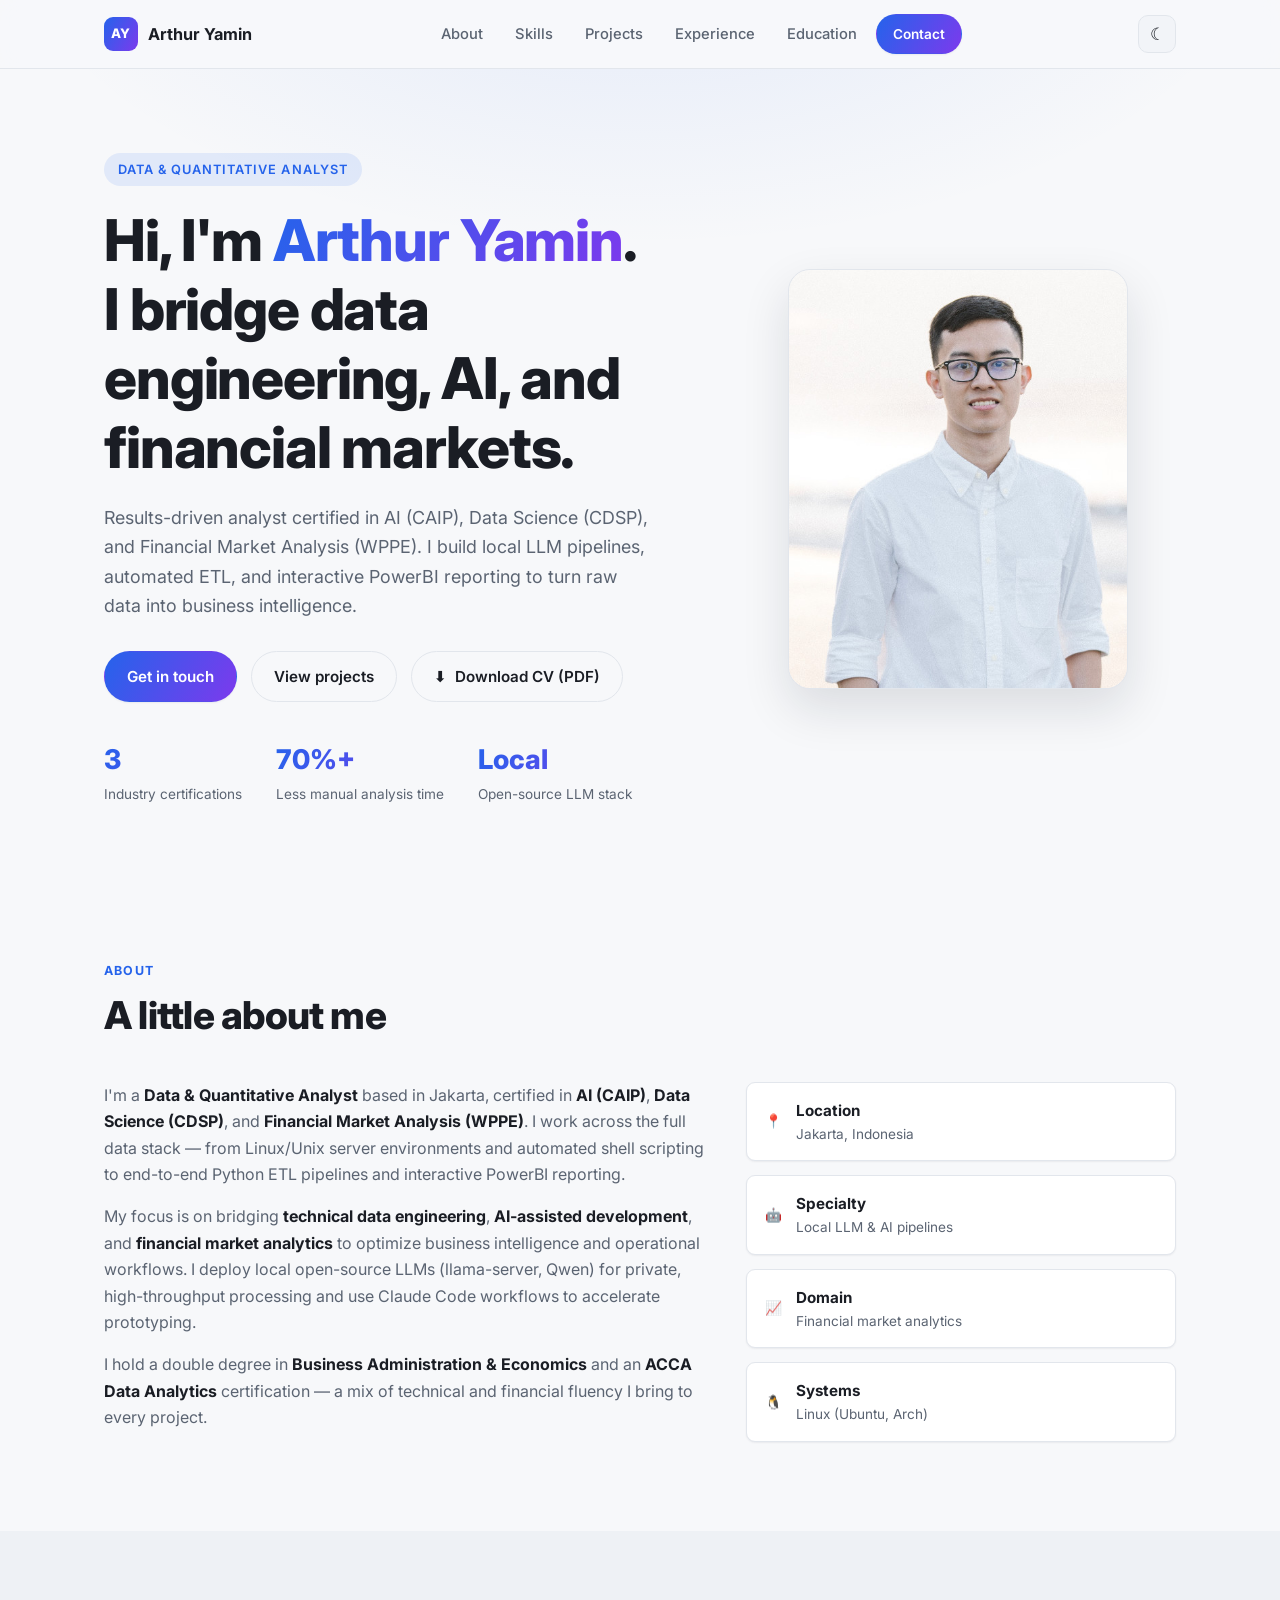
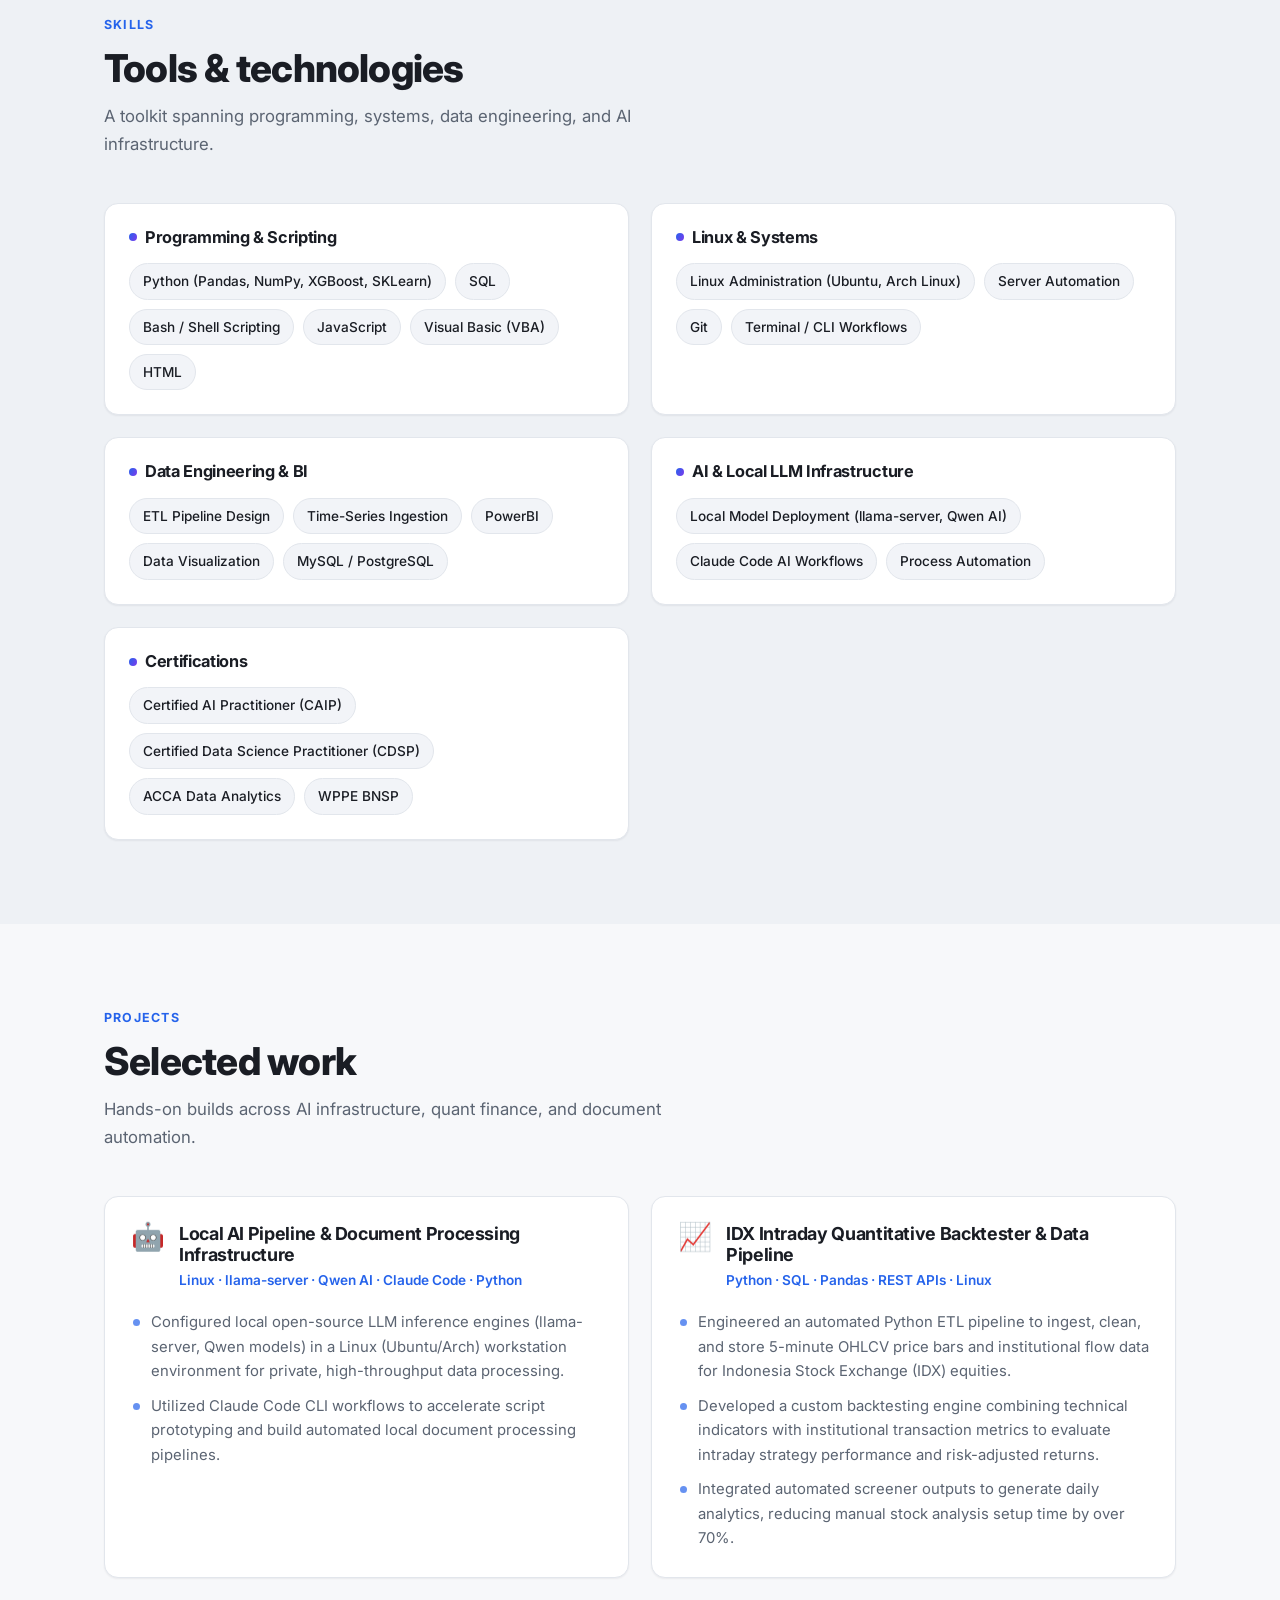
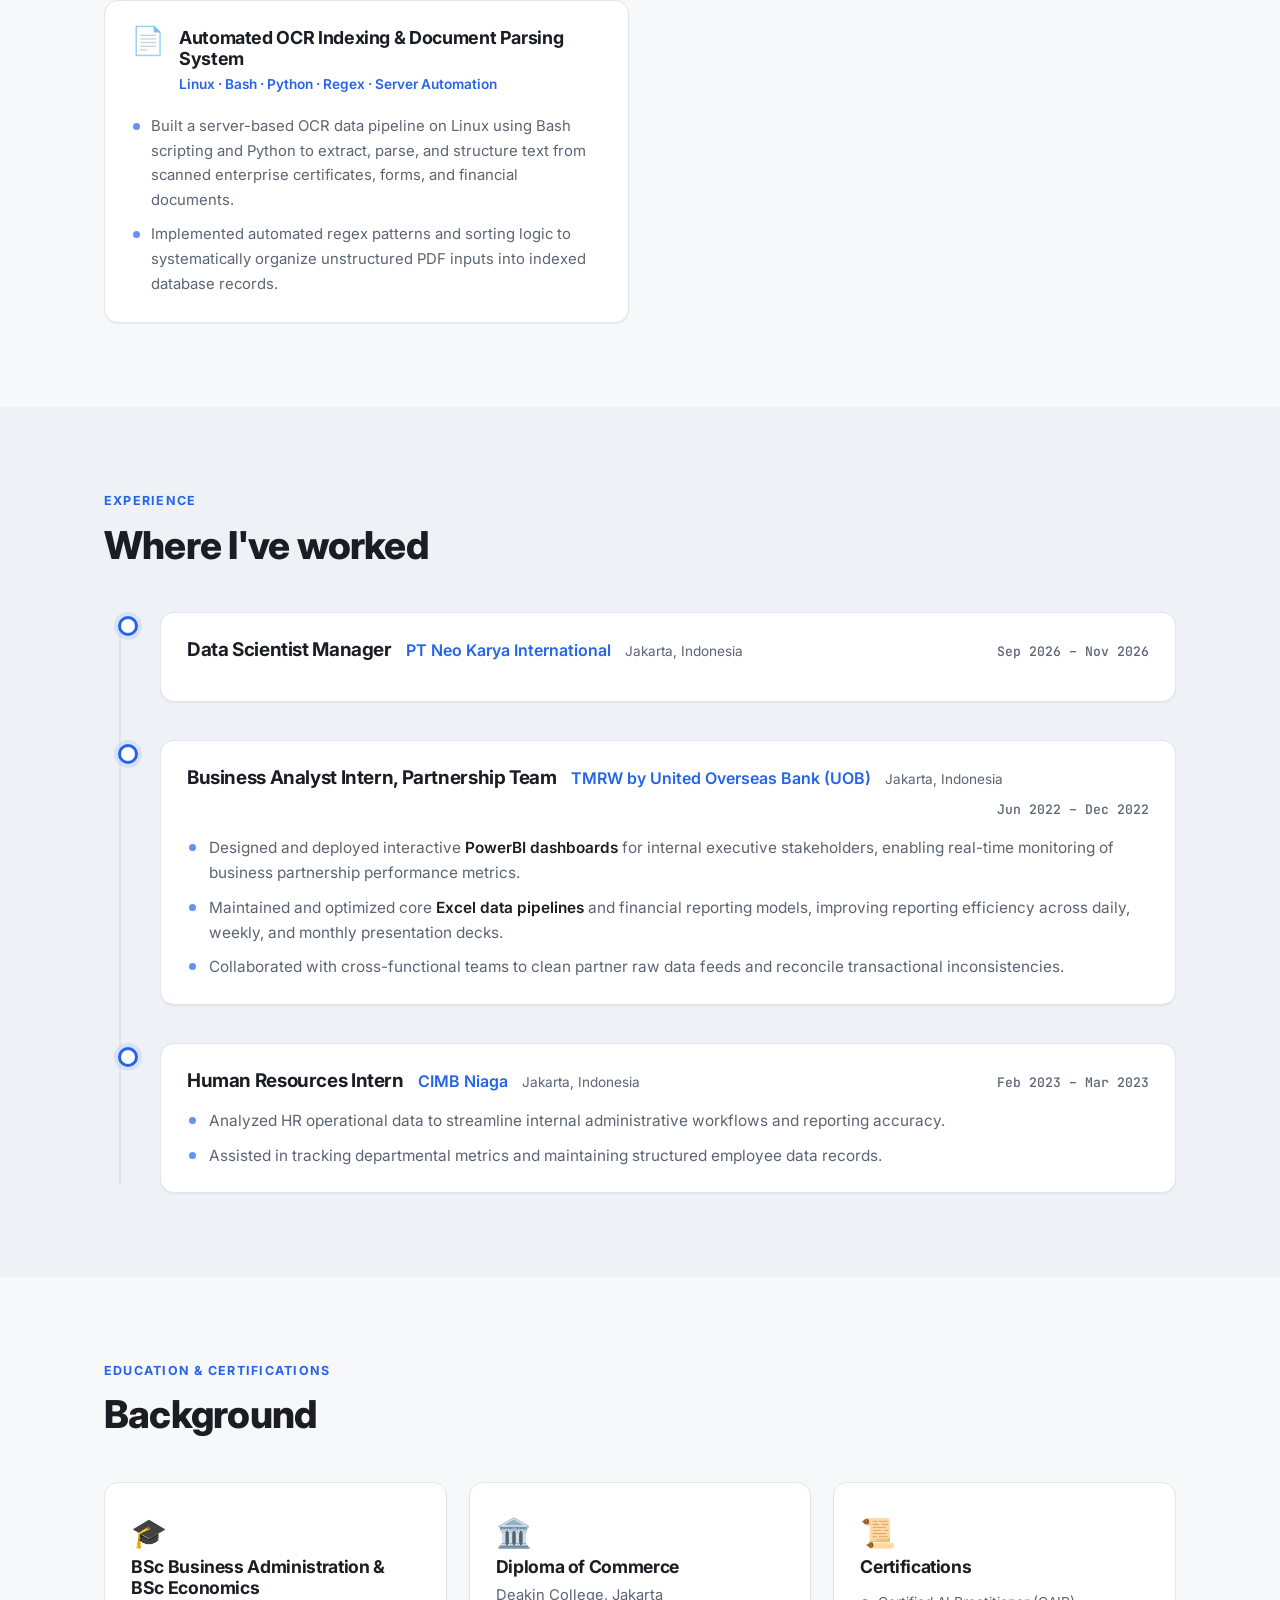
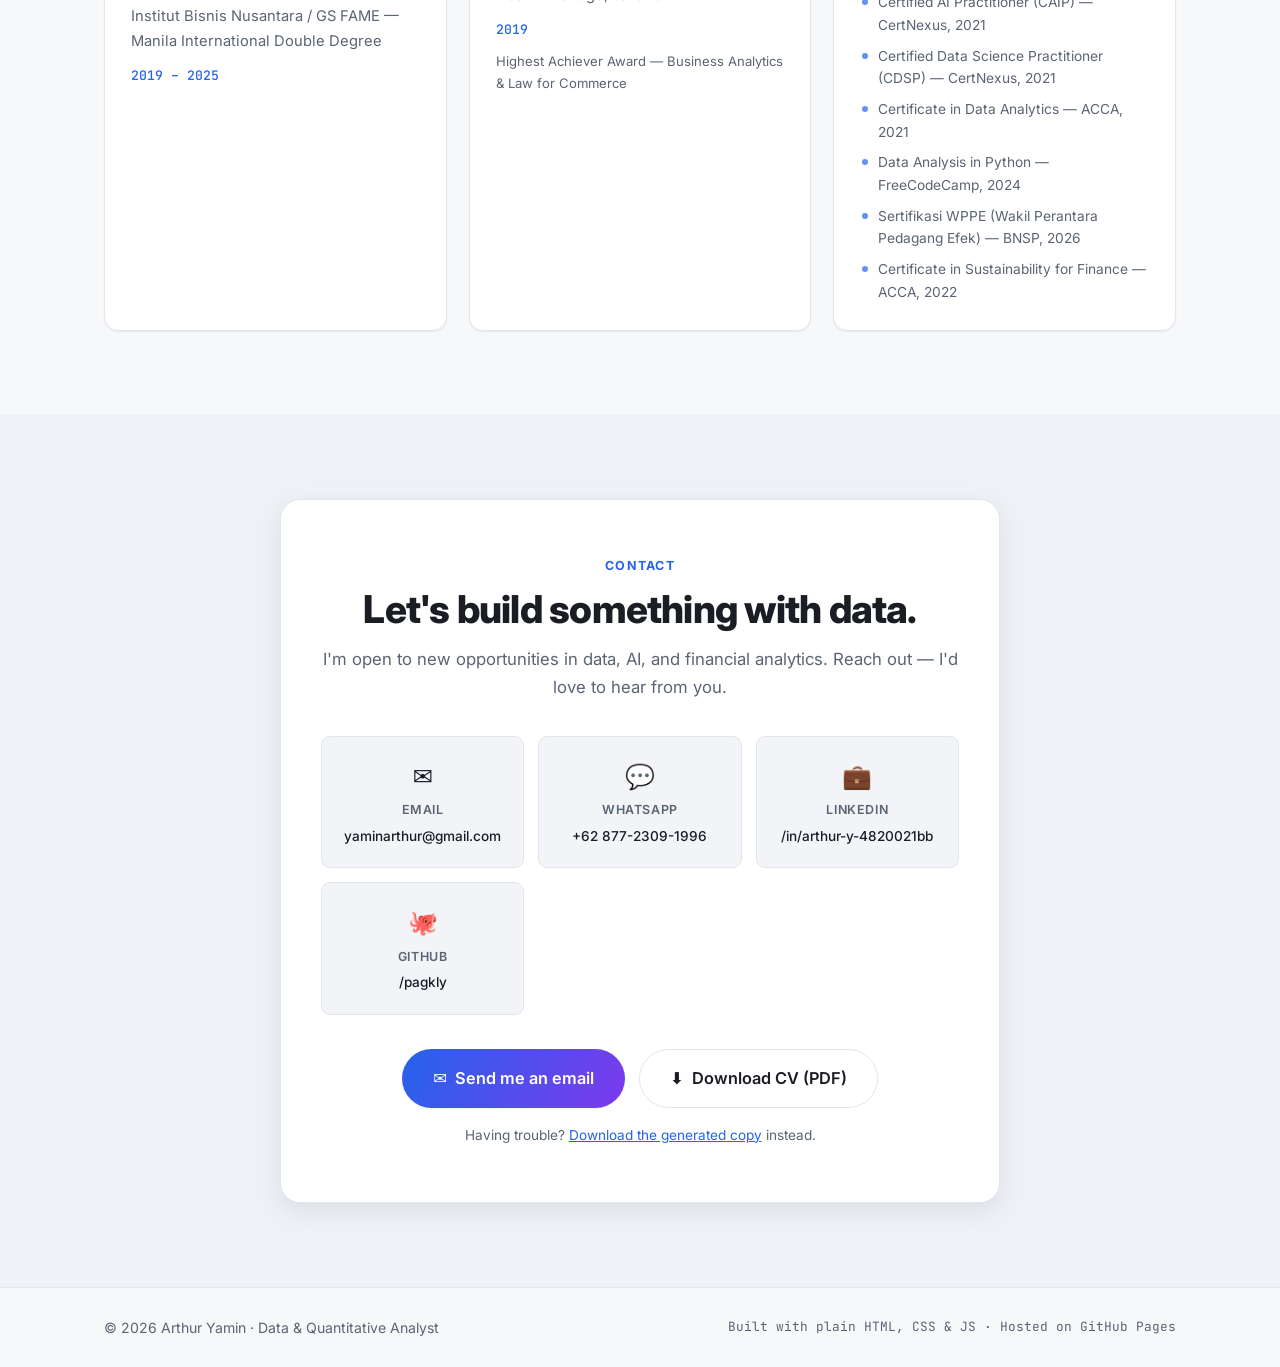
==== index.html @ c74d027e "update CV PDF links" ====
<!DOCTYPE html>
<html lang="en">
<head>
  <meta charset="UTF-8" />
  <meta name="viewport" content="width=device-width, initial-scale=1.0" />
  <title>Arthur Yamin — Data &amp; Quantitative Analyst</title>
  <meta name="description" content="Portfolio of Arthur Yamin — Data & Quantitative Analyst. AI/LLM pipelines, financial market analytics, and end-to-end Python ETL in Jakarta, Indonesia." />
  <link rel="preconnect" href="https://fonts.googleapis.com" />
  <link rel="preconnect" href="https://fonts.gstatic.com" crossorigin />
  <link href="https://fonts.googleapis.com/css2?family=Inter:wght@400;500;600;700;800&family=JetBrains+Mono:wght@400;500&display=swap" rel="stylesheet" />
  <link rel="stylesheet" href="css/style.css" />
  <link rel="icon" href="data:image/svg+xml,<svg xmlns='http://www.w3.org/2000/svg' viewBox='0 0 100 100'><text y='.9em' font-size='90'>📊</text></svg>" />
</head>
<body>
  <!-- ============ NAV ============ -->
  <header class="nav" id="top">
    <div class="container nav__inner">
      <a href="#top" class="nav__logo">
        <span class="nav__logo-mark">AY</span>
        <span class="nav__logo-text">Arthur&nbsp;Yamin</span>
      </a>

      <nav class="nav__links" id="navLinks" aria-label="Primary">
        <a href="#about">About</a>
        <a href="#skills">Skills</a>
        <a href="#projects">Projects</a>
        <a href="#experience">Experience</a>
        <a href="#education">Education</a>
        <a href="#contact" class="btn btn--sm btn--primary nav__cta">Contact</a>
      </nav>

      <div class="nav__actions">
        <button class="theme-toggle" id="themeToggle" aria-label="Toggle color theme" title="Toggle theme">
          <span class="theme-toggle__icon" aria-hidden="true">☾</span>
        </button>
        <button class="nav__burger" id="navBurger" aria-label="Open menu" aria-expanded="false" aria-controls="navLinks">
          <span></span><span></span><span></span>
        </button>
      </div>
    </div>
  </header>

  <main>
    <!-- ============ HERO ============ -->
    <section class="hero">
      <div class="container hero__inner">
        <div class="hero__content reveal">
          <p class="hero__eyebrow">Data &amp; Quantitative Analyst</p>
          <h1 class="hero__title">
            Hi, I'm <span class="grad">Arthur Yamin</span>.<br />
            I bridge data engineering, AI, and financial markets.
          </h1>
          <p class="hero__sub">
            Results-driven analyst certified in AI (CAIP), Data Science (CDSP), and Financial
            Market Analysis (WPPE). I build local LLM pipelines, automated ETL, and interactive
            PowerBI reporting to turn raw data into business intelligence.
          </p>

          <div class="hero__cta">
            <a href="#contact" class="btn btn--primary">Get in touch</a>
            <a href="#projects" class="btn btn--ghost">View projects</a>
            <a href="https://docs.google.com/document/d/1Efr1nr32dMFKlPnwMxLf3B7iDU6TPEiP6d2acKMz-24/export?format=pdf" target="_blank" rel="noopener" class="btn btn--ghost" title="Download the CV as a PDF">
              <span aria-hidden="true">⬇</span> Download CV (PDF)
            </a>
          </div>

          <ul class="hero__stats" aria-label="Quick facts">
            <li><strong>3</strong><span>Industry certifications</span></li>
            <li><strong>70%+</strong><span>Less manual analysis time</span></li>
            <li><strong>Local</strong><span>Open-source LLM stack</span></li>
          </ul>
        </div>

        <div class="hero__media reveal">
          <div class="hero__photo-wrap">
            <img class="hero__photo" src="assets/profile.jpg" alt="Portrait of Arthur Yamin" width="502" height="620" />
          </div>
        </div>
      </div>
    </section>

    <!-- ============ ABOUT ============ -->
    <section class="section" id="about">
      <div class="container">
        <div class="section__head reveal">
          <p class="section__eyebrow">About</p>
          <h2 class="section__title">A little about me</h2>
        </div>

        <div class="about">
          <div class="about__text reveal">
            <p>
              I'm a <strong>Data &amp; Quantitative Analyst</strong> based in Jakarta, certified in
              <strong>AI (CAIP)</strong>, <strong>Data Science (CDSP)</strong>, and
              <strong>Financial Market Analysis (WPPE)</strong>. I work across the full data stack —
              from Linux/Unix server environments and automated shell scripting to end-to-end
              Python ETL pipelines and interactive PowerBI reporting.
            </p>
            <p>
              My focus is on bridging <strong>technical data engineering</strong>,
              <strong>AI-assisted development</strong>, and <strong>financial market analytics</strong>
              to optimize business intelligence and operational workflows. I deploy local
              open-source LLMs (llama-server, Qwen) for private, high-throughput processing and use
              Claude Code workflows to accelerate prototyping.
            </p>
            <p>
              I hold a double degree in <strong>Business Administration &amp; Economics</strong> and
              an <strong>ACCA Data Analytics</strong> certification — a mix of technical and
              financial fluency I bring to every project.
            </p>
          </div>

          <aside class="about__facts reveal" aria-label="Key facts">
            <div class="fact">
              <span class="fact__icon" aria-hidden="true">📍</span>
              <div><strong>Location</strong><span>Jakarta, Indonesia</span></div>
            </div>
            <div class="fact">
              <span class="fact__icon" aria-hidden="true">🤖</span>
              <div><strong>Specialty</strong><span>Local LLM &amp; AI pipelines</span></div>
            </div>
            <div class="fact">
              <span class="fact__icon" aria-hidden="true">📈</span>
              <div><strong>Domain</strong><span>Financial market analytics</span></div>
            </div>
            <div class="fact">
              <span class="fact__icon" aria-hidden="true">🐧</span>
              <div><strong>Systems</strong><span>Linux (Ubuntu, Arch)</span></div>
            </div>
          </aside>
        </div>
      </div>
    </section>

    <!-- ============ SKILLS ============ -->
    <section class="section section--alt" id="skills">
      <div class="container">
        <div class="section__head reveal">
          <p class="section__eyebrow">Skills</p>
          <h2 class="section__title">Tools &amp; technologies</h2>
          <p class="section__lead">A toolkit spanning programming, systems, data engineering, and AI infrastructure.</p>
        </div>

        <div class="skills">
          <div class="skill-group reveal">
            <h3 class="skill-group__title">Programming &amp; Scripting</h3>
            <ul class="tags">
              <li>Python (Pandas, NumPy, XGBoost, SKLearn)</li><li>SQL</li>
              <li>Bash / Shell Scripting</li><li>JavaScript</li><li>Visual Basic (VBA)</li><li>HTML</li>
            </ul>
          </div>

          <div class="skill-group reveal">
            <h3 class="skill-group__title">Linux &amp; Systems</h3>
            <ul class="tags">
              <li>Linux Administration (Ubuntu, Arch Linux)</li><li>Server Automation</li>
              <li>Git</li><li>Terminal / CLI Workflows</li>
            </ul>
          </div>

          <div class="skill-group reveal">
            <h3 class="skill-group__title">Data Engineering &amp; BI</h3>
            <ul class="tags">
              <li>ETL Pipeline Design</li><li>Time-Series Ingestion</li><li>PowerBI</li>
              <li>Data Visualization</li><li>MySQL / PostgreSQL</li>
            </ul>
          </div>

          <div class="skill-group reveal">
            <h3 class="skill-group__title">AI &amp; Local LLM Infrastructure</h3>
            <ul class="tags">
              <li>Local Model Deployment (llama-server, Qwen AI)</li><li>Claude Code AI Workflows</li>
              <li>Process Automation</li>
            </ul>
          </div>

          <div class="skill-group reveal">
            <h3 class="skill-group__title">Certifications</h3>
            <ul class="tags">
              <li>Certified AI Practitioner (CAIP)</li><li>Certified Data Science Practitioner (CDSP)</li>
              <li>ACCA Data Analytics</li><li>WPPE BNSP</li>
            </ul>
          </div>
        </div>
      </div>
    </section>

    <!-- ============ PROJECTS ============ -->
    <section class="section" id="projects">
      <div class="container">
        <div class="section__head reveal">
          <p class="section__eyebrow">Projects</p>
          <h2 class="section__title">Selected work</h2>
          <p class="section__lead">Hands-on builds across AI infrastructure, quant finance, and document automation.</p>
        </div>

        <div class="projects">
          <article class="project-card reveal">
            <div class="project-card__top">
              <span class="project-card__icon" aria-hidden="true">🤖</span>
              <div>
                <h3 class="project-card__title">Local AI Pipeline &amp; Document Processing Infrastructure</h3>
                <span class="project-card__org">Linux · llama-server · Qwen AI · Claude Code · Python</span>
              </div>
            </div>
            <ul class="project-card__points">
              <li>Configured local open-source LLM inference engines (llama-server, Qwen models) in a Linux (Ubuntu/Arch) workstation environment for private, high-throughput data processing.</li>
              <li>Utilized Claude Code CLI workflows to accelerate script prototyping and build automated local document processing pipelines.</li>
            </ul>
          </article>

          <article class="project-card reveal">
            <div class="project-card__top">
              <span class="project-card__icon" aria-hidden="true">📈</span>
              <div>
                <h3 class="project-card__title">IDX Intraday Quantitative Backtester &amp; Data Pipeline</h3>
                <span class="project-card__org">Python · SQL · Pandas · REST APIs · Linux</span>
              </div>
            </div>
            <ul class="project-card__points">
              <li>Engineered an automated Python ETL pipeline to ingest, clean, and store 5-minute OHLCV price bars and institutional flow data for Indonesia Stock Exchange (IDX) equities.</li>
              <li>Developed a custom backtesting engine combining technical indicators with institutional transaction metrics to evaluate intraday strategy performance and risk-adjusted returns.</li>
              <li>Integrated automated screener outputs to generate daily analytics, reducing manual stock analysis setup time by over 70%.</li>
            </ul>
          </article>

          <article class="project-card reveal">
            <div class="project-card__top">
              <span class="project-card__icon" aria-hidden="true">📄</span>
              <div>
                <h3 class="project-card__title">Automated OCR Indexing &amp; Document Parsing System</h3>
                <span class="project-card__org">Linux · Bash · Python · Regex · Server Automation</span>
              </div>
            </div>
            <ul class="project-card__points">
              <li>Built a server-based OCR data pipeline on Linux using Bash scripting and Python to extract, parse, and structure text from scanned enterprise certificates, forms, and financial documents.</li>
              <li>Implemented automated regex patterns and sorting logic to systematically organize unstructured PDF inputs into indexed database records.</li>
            </ul>
          </article>
        </div>
      </div>
    </section>

    <!-- ============ EXPERIENCE ============ -->
    <section class="section section--alt" id="experience">
      <div class="container">
        <div class="section__head reveal">
          <p class="section__eyebrow">Experience</p>
          <h2 class="section__title">Where I've worked</h2>
        </div>

        <div class="timeline">
          <!-- PT Neo Karya -->
          <article class="timeline__item reveal">
            <div class="timeline__marker" aria-hidden="true"></div>
            <div class="timeline__body">
              <div class="timeline__meta">
                <h3 class="timeline__role">Data Scientist Manager</h3>
                <span class="timeline__company">PT Neo Karya International</span>
                <span class="timeline__loc">Jakarta, Indonesia</span>
                <span class="timeline__date">Sep 2026 – Nov 2026</span>
              </div>
            </div>
          </article>

          <!-- TMRW by UOB -->
          <article class="timeline__item reveal">
            <div class="timeline__marker" aria-hidden="true"></div>
            <div class="timeline__body">
              <div class="timeline__meta">
                <h3 class="timeline__role">Business Analyst Intern, Partnership Team</h3>
                <span class="timeline__company">TMRW by United Overseas Bank (UOB)</span>
                <span class="timeline__loc">Jakarta, Indonesia</span>
                <span class="timeline__date">Jun 2022 – Dec 2022</span>
              </div>
              <ul class="timeline__points">
                <li>Designed and deployed interactive <strong>PowerBI dashboards</strong> for internal executive stakeholders, enabling real-time monitoring of business partnership performance metrics.</li>
                <li>Maintained and optimized core <strong>Excel data pipelines</strong> and financial reporting models, improving reporting efficiency across daily, weekly, and monthly presentation decks.</li>
                <li>Collaborated with cross-functional teams to clean partner raw data feeds and reconcile transactional inconsistencies.</li>
              </ul>
            </div>
          </article>

          <!-- CIMB Niaga -->
          <article class="timeline__item reveal">
            <div class="timeline__marker" aria-hidden="true"></div>
            <div class="timeline__body">
              <div class="timeline__meta">
                <h3 class="timeline__role">Human Resources Intern</h3>
                <span class="timeline__company">CIMB Niaga</span>
                <span class="timeline__loc">Jakarta, Indonesia</span>
                <span class="timeline__date">Feb 2023 – Mar 2023</span>
              </div>
              <ul class="timeline__points">
                <li>Analyzed HR operational data to streamline internal administrative workflows and reporting accuracy.</li>
                <li>Assisted in tracking departmental metrics and maintaining structured employee data records.</li>
              </ul>
            </div>
          </article>
        </div>
      </div>
    </section>

    <!-- ============ EDUCATION ============ -->
    <section class="section" id="education">
      <div class="container">
        <div class="section__head reveal">
          <p class="section__eyebrow">Education &amp; Certifications</p>
          <h2 class="section__title">Background</h2>
        </div>

        <div class="edu-grid">
          <div class="edu-card reveal">
            <span class="edu-card__icon" aria-hidden="true">🎓</span>
            <h3 class="edu-card__title">BSc Business Administration &amp; BSc Economics</h3>
            <p class="edu-card__org">Institut Bisnis Nusantara / GS FAME — Manila International Double Degree</p>
            <p class="edu-card__year">2019 – 2025</p>
          </div>

          <div class="edu-card reveal">
            <span class="edu-card__icon" aria-hidden="true">🏛️</span>
            <h3 class="edu-card__title">Diploma of Commerce</h3>
            <p class="edu-card__org">Deakin College, Jakarta</p>
            <p class="edu-card__year">2019</p>
            <p class="edu-card__note">Highest Achiever Award — Business Analytics &amp; Law for Commerce</p>
          </div>

          <div class="edu-card edu-card--certs reveal">
            <span class="edu-card__icon" aria-hidden="true">📜</span>
            <h3 class="edu-card__title">Certifications</h3>
            <ul class="edu-card__list">
              <li>Certified AI Practitioner (CAIP) — CertNexus, 2021</li>
              <li>Certified Data Science Practitioner (CDSP) — CertNexus, 2021</li>
              <li>Certificate in Data Analytics — ACCA, 2021</li>
              <li>Data Analysis in Python — FreeCodeCamp, 2024</li>
              <li>Sertifikasi WPPE (Wakil Perantara Pedagang Efek) — BNSP, 2026</li>
              <li>Certificate in Sustainability for Finance — ACCA, 2022</li>
            </ul>
          </div>
        </div>
      </div>
    </section>

    <!-- ============ CONTACT ============ -->
    <section class="section section--contact" id="contact">
      <div class="container contact">
        <div class="contact__inner reveal">
          <p class="section__eyebrow">Contact</p>
          <h2 class="section__title">Let's build something with data.</h2>
          <p class="contact__lead">
            I'm open to new opportunities in data, AI, and financial analytics. Reach out — I'd love to hear from you.
          </p>

          <div class="contact__links">
            <a class="contact__link" href="mailto:yaminarthur@gmail.com">
              <span class="contact__link-icon" aria-hidden="true">✉️</span>
              <span class="contact__link-label">Email</span>
              <span class="contact__link-value">yaminarthur@gmail.com</span>
            </a>
            <a class="contact__link" href="https://wa.me/6287723091996" target="_blank" rel="noopener" aria-label="Chat on WhatsApp">
              <span class="contact__link-icon" aria-hidden="true">💬</span>
              <span class="contact__link-label">WhatsApp</span>
              <span class="contact__link-value">+62 877-2309-1996</span>
            </a>
            <a class="contact__link" href="https://www.linkedin.com/in/arthur-y-4820021bb/" target="_blank" rel="noopener">
              <span class="contact__link-icon" aria-hidden="true">💼</span>
              <span class="contact__link-label">LinkedIn</span>
              <span class="contact__link-value">/in/arthur-y-4820021bb</span>
            </a>
            <a class="contact__link" href="https://github.com/pagkly" target="_blank" rel="noopener">
              <span class="contact__link-icon" aria-hidden="true">🐙</span>
              <span class="contact__link-label">GitHub</span>
              <span class="contact__link-value">/pagkly</span>
            </a>
          </div>

          <div class="contact__actions">
            <a href="mailto:yaminarthur@gmail.com" class="btn btn--primary btn--lg">
              <span aria-hidden="true">✉️</span> Send me an email
            </a>
            <a href="https://docs.google.com/document/d/1Efr1nr32dMFKlPnwMxLf3B7iDU6TPEiP6d2acKMz-24/export?format=pdf" target="_blank" rel="noopener" class="btn btn--ghost btn--lg" title="Download the CV as a PDF">
              <span aria-hidden="true">⬇</span> Download CV (PDF)
            </a>
          </div>
          <p class="contact__fallback">
            Having trouble? <a href="cv.pdf" download>Download the generated copy</a> instead.
          </p>
        </div>
      </div>
    </section>
  </main>

  <!-- ============ FOOTER ============ -->
  <footer class="footer">
    <div class="container footer__inner">
      <p>© <span id="year"></span> Arthur Yamin · Data &amp; Quantitative Analyst</p>
      <p class="footer__note">Built with plain HTML, CSS &amp; JS · Hosted on GitHub Pages</p>
    </div>
  </footer>

  <script src="js/main.js"></script>
</body>
</html>
---- css/style.css ----
/* ============================================================
   Arthur Yamin — Portfolio
   Plain CSS, light + dark themes, responsive
   ============================================================ */

/* ---------- Design tokens ---------- */
:root {
  --bg: #f7f8fa;
  --bg-alt: #eef1f5;
  --surface: #ffffff;
  --surface-2: #f2f4f8;
  --text: #1a1d24;
  --text-muted: #5b6472;
  --border: #e2e6ec;
  --accent: #2563eb;
  --accent-2: #7c3aed;
  --accent-soft: rgba(37, 99, 235, 0.10);
  --shadow-sm: 0 1px 2px rgba(16, 24, 40, 0.06);
  --shadow-md: 0 8px 24px rgba(16, 24, 40, 0.08);
  --shadow-lg: 0 20px 48px rgba(16, 24, 40, 0.12);
  --radius: 14px;
  --radius-sm: 9px;
  --maxw: 1120px;
  --nav-h: 68px;
  --grad: linear-gradient(120deg, var(--accent), var(--accent-2));
  --font-sans: "Inter", system-ui, -apple-system, Segoe UI, Roboto, sans-serif;
  --font-mono: "JetBrains Mono", ui-monospace, SFMono-Regular, Menlo, monospace;
}

[data-theme="dark"] {
  --bg: #0d1017;
  --bg-alt: #11151d;
  --surface: #161b25;
  --surface-2: #1b212d;
  --text: #e8ecf3;
  --text-muted: #98a2b3;
  --border: #262d3a;
  --accent: #4f8bff;
  --accent-2: #a78bfa;
  --accent-soft: rgba(79, 139, 255, 0.14);
  --shadow-sm: 0 1px 2px rgba(0, 0, 0, 0.4);
  --shadow-md: 0 8px 24px rgba(0, 0, 0, 0.45);
  --shadow-lg: 0 20px 48px rgba(0, 0, 0, 0.55);
}

/* ---------- Reset / base ---------- */
*, *::before, *::after { box-sizing: border-box; }
* { margin: 0; }

html { scroll-behavior: smooth; scroll-padding-top: calc(var(--nav-h) + 12px); }

body {
  font-family: var(--font-sans);
  background: var(--bg);
  color: var(--text);
  line-height: 1.65;
  -webkit-font-smoothing: antialiased;
  text-rendering: optimizeLegibility;
  transition: background 0.3s ease, color 0.3s ease;
}

img, svg { display: block; max-width: 100%; }
a { color: inherit; text-decoration: none; }
ul { list-style: none; padding: 0; }
h1, h2, h3 { line-height: 1.2; font-weight: 700; letter-spacing: -0.02em; }

.container { width: 100%; max-width: var(--maxw); margin-inline: auto; padding-inline: 24px; }

/* ---------- Buttons ---------- */
.btn {
  display: inline-flex; align-items: center; justify-content: center; gap: 8px;
  padding: 12px 22px; border-radius: 999px; font-weight: 600; font-size: 0.95rem;
  border: 1px solid transparent; cursor: pointer; transition: transform 0.15s ease, box-shadow 0.2s ease, background 0.2s ease, border-color 0.2s ease;
  white-space: nowrap;
}
.btn:active { transform: translateY(1px); }
.btn--primary { background: var(--grad); color: #fff; box-shadow: var(--shadow-sm); }
.btn--primary:hover { box-shadow: var(--shadow-md); transform: translateY(-1px); }
.btn--ghost { background: transparent; color: var(--text); border-color: var(--border); }
.btn--ghost:hover { border-color: var(--accent); color: var(--accent); }
.btn--sm { padding: 8px 16px; font-size: 0.85rem; }
.btn--lg { padding: 15px 30px; font-size: 1.02rem; }

/* ---------- Nav ---------- */
.nav {
  position: sticky; top: 0; z-index: 50;
  background: color-mix(in srgb, var(--bg) 82%, transparent);
  backdrop-filter: saturate(180%) blur(12px);
  border-bottom: 1px solid var(--border);
}
.nav__inner { display: flex; align-items: center; justify-content: space-between; height: var(--nav-h); gap: 16px; }
.nav__logo { display: inline-flex; align-items: center; gap: 10px; font-weight: 700; }
.nav__logo-mark {
  display: grid; place-items: center; width: 34px; height: 34px; border-radius: 9px;
  background: var(--grad); color: #fff; font-size: 0.82rem; font-weight: 800; letter-spacing: 0.02em;
}
.nav__logo-text { font-size: 1.02rem; }
.nav__links { display: flex; align-items: center; gap: 6px; }
.nav__links a:not(.btn) {
  padding: 8px 13px; border-radius: 8px; font-size: 0.92rem; font-weight: 500; color: var(--text-muted);
  transition: color 0.18s ease, background 0.18s ease;
}
.nav__links a:not(.btn):hover { color: var(--text); background: var(--surface-2); }
.nav__actions { display: flex; align-items: center; gap: 10px; }

.theme-toggle {
  display: grid; place-items: center; width: 38px; height: 38px; border-radius: 10px;
  background: var(--surface-2); border: 1px solid var(--border); color: var(--text);
  font-size: 1.05rem; cursor: pointer; transition: transform 0.2s ease, border-color 0.2s ease;
}
.theme-toggle:hover { transform: rotate(-12deg); border-color: var(--accent); }

.nav__burger { display: none; flex-direction: column; gap: 4px; background: none; border: 0; cursor: pointer; padding: 8px; }
.nav__burger span { width: 22px; height: 2px; background: var(--text); border-radius: 2px; transition: transform 0.25s ease, opacity 0.2s ease; }
.nav__burger[aria-expanded="true"] span:nth-child(1) { transform: translateY(6px) rotate(45deg); }
.nav__burger[aria-expanded="true"] span:nth-child(2) { opacity: 0; }
.nav__burger[aria-expanded="true"] span:nth-child(3) { transform: translateY(-6px) rotate(-45deg); }

/* ---------- Hero ---------- */
.hero { position: relative; overflow: hidden; padding: 84px 0 72px; }
.hero::before {
  content: ""; position: absolute; inset: -20% -10% auto -10%; height: 60%;
  background: radial-gradient(60% 100% at 50% 0%, var(--accent-soft), transparent 70%);
  pointer-events: none;
}
.hero__inner { position: relative; display: grid; grid-template-columns: 1.15fr 0.85fr; gap: 48px; align-items: center; }
.hero__eyebrow {
  display: inline-block; font-size: 0.8rem; font-weight: 600; letter-spacing: 0.08em; text-transform: uppercase;
  color: var(--accent); background: var(--accent-soft); padding: 6px 14px; border-radius: 999px; margin-bottom: 20px;
}
.hero__title { font-size: clamp(2.3rem, 5vw, 3.6rem); font-weight: 800; margin-bottom: 20px; }
.grad { background: var(--grad); -webkit-background-clip: text; background-clip: text; color: transparent; }
.hero__sub { font-size: 1.12rem; color: var(--text-muted); max-width: 34rem; margin-bottom: 30px; }
.hero__cta { display: flex; flex-wrap: wrap; gap: 14px; margin-bottom: 36px; }

.hero__stats { display: flex; gap: 34px; flex-wrap: wrap; }
.hero__stats li { display: flex; flex-direction: column; }
.hero__stats strong { font-size: 1.7rem; font-weight: 800; background: var(--grad); -webkit-background-clip: text; background-clip: text; color: transparent; }
.hero__stats span { font-size: 0.85rem; color: var(--text-muted); }

/* Hero media / profile photo */
.hero__media { display: flex; justify-content: center; }
.hero__photo-wrap {
  position: relative; width: min(340px, 80%); aspect-ratio: 502 / 620;
  border-radius: calc(var(--radius) + 8px); overflow: hidden;
  border: 1px solid var(--border); box-shadow: var(--shadow-lg);
  background: var(--surface-2);
}
.hero__photo-wrap::before {
  content: ""; position: absolute; inset: -3px; z-index: -1;
  background: var(--grad); border-radius: calc(var(--radius) + 10px);
  filter: blur(18px); opacity: 0.35;
}
.hero__photo { width: 100%; height: 100%; object-fit: cover; object-position: center top; display: block; }

/* ---------- Sections ---------- */
.section { padding: 84px 0; }
.section--alt { background: var(--bg-alt); }
.section__head { max-width: 640px; margin-bottom: 44px; }
.section__eyebrow { font-size: 0.78rem; font-weight: 700; letter-spacing: 0.1em; text-transform: uppercase; color: var(--accent); margin-bottom: 10px; }
.section__title { font-size: clamp(1.7rem, 3.4vw, 2.4rem); font-weight: 800; }
.section__lead { color: var(--text-muted); margin-top: 12px; font-size: 1.05rem; }

/* ---------- About ---------- */
.about { display: grid; grid-template-columns: 1.4fr 1fr; gap: 40px; align-items: start; }
.about__text p { margin-bottom: 16px; color: var(--text-muted); }
.about__text p strong { color: var(--text); }
.about__facts { display: grid; gap: 14px; }
.fact {
  display: flex; align-items: center; gap: 14px; background: var(--surface); border: 1px solid var(--border);
  border-radius: var(--radius-sm); padding: 15px 18px; box-shadow: var(--shadow-sm);
}
.fact__icon { font-size: 1.4rem; }
.fact div { display: flex; flex-direction: column; }
.fact strong { font-size: 0.95rem; }
.fact span { font-size: 0.85rem; color: var(--text-muted); }

/* ---------- Skills ---------- */
.skills { display: grid; grid-template-columns: repeat(2, 1fr); gap: 22px; }
.skill-group { background: var(--surface); border: 1px solid var(--border); border-radius: var(--radius); padding: 24px; box-shadow: var(--shadow-sm); transition: transform 0.2s ease, box-shadow 0.2s ease; }
.skill-group:hover { transform: translateY(-3px); box-shadow: var(--shadow-md); }
.skill-group__title { font-size: 1.02rem; margin-bottom: 16px; display: flex; align-items: center; gap: 8px; }
.skill-group__title::before { content: ""; width: 8px; height: 8px; border-radius: 50%; background: var(--grad); }
.tags { display: flex; flex-wrap: wrap; gap: 9px; }
.tags li {
  font-size: 0.85rem; font-weight: 500; padding: 6px 13px; border-radius: 999px;
  background: var(--surface-2); border: 1px solid var(--border); color: var(--text);
  transition: border-color 0.18s ease, color 0.18s ease, background 0.18s ease;
}
.tags li:hover { border-color: var(--accent); color: var(--accent); background: var(--accent-soft); }
.tags--inline { margin-top: 16px; }

/* ---------- Experience timeline ---------- */
.timeline { position: relative; padding-left: 8px; }
.timeline::before { content: ""; position: absolute; left: 15px; top: 8px; bottom: 8px; width: 2px; background: var(--border); }
.timeline__item { position: relative; padding: 0 0 38px 48px; }
.timeline__item:last-child { padding-bottom: 0; }
.timeline__marker {
  position: absolute; left: 6px; top: 4px; width: 20px; height: 20px; border-radius: 50%;
  background: var(--surface); border: 3px solid var(--accent); box-shadow: 0 0 0 4px var(--accent-soft);
}
.timeline__body { background: var(--surface); border: 1px solid var(--border); border-radius: var(--radius); padding: 24px 26px; box-shadow: var(--shadow-sm); transition: transform 0.2s ease, box-shadow 0.2s ease; }
.timeline__body:hover { transform: translateX(4px); box-shadow: var(--shadow-md); }
.timeline__meta { display: flex; flex-wrap: wrap; align-items: baseline; gap: 8px 14px; margin-bottom: 14px; }
.timeline__role { font-size: 1.18rem; }
.timeline__company { font-weight: 600; color: var(--accent); }
.timeline__loc { font-size: 0.85rem; color: var(--text-muted); }
.timeline__date { margin-left: auto; font-size: 0.82rem; font-weight: 500; color: var(--text-muted); font-family: var(--font-mono); }
.timeline__points li { position: relative; padding-left: 22px; margin-bottom: 9px; color: var(--text-muted); font-size: 0.96rem; }
.timeline__points li:last-child { margin-bottom: 0; }
.timeline__points li::before { content: ""; position: absolute; left: 2px; top: 9px; width: 7px; height: 7px; border-radius: 50%; background: var(--accent); opacity: 0.7; }
.timeline__points li strong { color: var(--text); font-weight: 600; }

/* ---------- Projects ---------- */
.projects { display: grid; grid-template-columns: repeat(2, 1fr); gap: 22px; }
.project-card {
  background: var(--surface); border: 1px solid var(--border); border-radius: var(--radius);
  padding: 26px; box-shadow: var(--shadow-sm); transition: transform 0.2s ease, box-shadow 0.2s ease, border-color 0.2s ease;
  display: flex; flex-direction: column;
}
.project-card:hover { transform: translateY(-4px); box-shadow: var(--shadow-md); border-color: var(--accent); }
.project-card__top { display: flex; align-items: flex-start; gap: 14px; margin-bottom: 14px; }
.project-card__icon { font-size: 1.7rem; line-height: 1; }
.project-card__title { font-size: 1.12rem; }
.project-card__org { font-size: 0.85rem; font-weight: 600; color: var(--accent); }
.project-card__desc { color: var(--text-muted); font-size: 0.95rem; flex: 1; }
.project-card__points { margin-top: 4px; }
.project-card__points li { position: relative; padding-left: 20px; margin-bottom: 10px; color: var(--text-muted); font-size: 0.93rem; }
.project-card__points li:last-child { margin-bottom: 0; }
.project-card__points li::before { content: ""; position: absolute; left: 2px; top: 9px; width: 7px; height: 7px; border-radius: 50%; background: var(--accent); opacity: 0.7; }

/* ---------- Education ---------- */
.edu-grid { display: grid; grid-template-columns: repeat(3, 1fr); gap: 22px; }
.edu-card { background: var(--surface); border: 1px solid var(--border); border-radius: var(--radius); padding: 26px; box-shadow: var(--shadow-sm); transition: transform 0.2s ease, box-shadow 0.2s ease; }
.edu-card:hover { transform: translateY(-4px); box-shadow: var(--shadow-md); }
.edu-card__icon { font-size: 1.8rem; margin-bottom: 14px; }
.edu-card__title { font-size: 1.1rem; margin-bottom: 6px; }
.edu-card__org { color: var(--text-muted); font-size: 0.92rem; }
.edu-card__year { margin-top: 12px; font-family: var(--font-mono); font-size: 0.82rem; color: var(--accent); font-weight: 500; }
.edu-card__note { margin-top: 10px; font-size: 0.82rem; color: var(--text-muted); }
.edu-card__list { margin-top: 14px; display: grid; gap: 8px; }
.edu-card__list li { position: relative; padding-left: 18px; font-size: 0.86rem; color: var(--text-muted); }
.edu-card__list li::before { content: ""; position: absolute; left: 2px; top: 8px; width: 6px; height: 6px; border-radius: 50%; background: var(--accent); opacity: 0.7; }

/* ---------- Contact ---------- */
.section--contact { background: var(--bg-alt); }
.contact { display: flex; justify-content: center; }
.contact__inner {
  max-width: 720px; text-align: center; background: var(--surface); border: 1px solid var(--border);
  border-radius: calc(var(--radius) + 6px); padding: 56px 40px; box-shadow: var(--shadow-md);
}
.contact__inner .section__eyebrow { margin-bottom: 10px; }
.contact__inner .section__title { margin-bottom: 14px; }
.contact__lead { color: var(--text-muted); margin-bottom: 34px; font-size: 1.05rem; }
.contact__links { display: grid; grid-template-columns: repeat(3, 1fr); gap: 14px; margin-bottom: 34px; }
.contact__link {
  display: flex; flex-direction: column; align-items: center; gap: 4px; padding: 20px 12px;
  background: var(--surface-2); border: 1px solid var(--border); border-radius: var(--radius-sm);
  transition: transform 0.2s ease, border-color 0.2s ease, box-shadow 0.2s ease;
}
.contact__link:hover { transform: translateY(-3px); border-color: var(--accent); box-shadow: var(--shadow-sm); }
.contact__link-icon { font-size: 1.5rem; }
.contact__link-label { font-size: 0.78rem; font-weight: 600; text-transform: uppercase; letter-spacing: 0.05em; color: var(--text-muted); }
.contact__link-value { font-size: 0.85rem; font-weight: 500; word-break: break-all; }
.contact__actions { display: flex; flex-wrap: wrap; gap: 14px; justify-content: center; }
.contact__fallback { margin-top: 16px; font-size: 0.85rem; color: var(--text-muted); }
.contact__fallback a { color: var(--accent); text-decoration: underline; }

/* ---------- Footer ---------- */
.footer { border-top: 1px solid var(--border); padding: 28px 0; }
.footer__inner { display: flex; flex-wrap: wrap; justify-content: space-between; gap: 8px; font-size: 0.88rem; color: var(--text-muted); }
.footer__note { font-family: var(--font-mono); font-size: 0.8rem; }

/* ---------- Reveal animation ---------- */
.reveal { opacity: 0; transform: translateY(22px); transition: opacity 0.6s ease, transform 0.6s ease; }
.reveal.is-visible { opacity: 1; transform: none; }
@media (prefers-reduced-motion: reduce) {
  .reveal { opacity: 1; transform: none; transition: none; }
  html { scroll-behavior: auto; }
}

/* ---------- Responsive ---------- */
@media (max-width: 900px) {
  .hero__inner { grid-template-columns: 1fr; gap: 36px; }
  .hero__card { max-width: 460px; }
  .about { grid-template-columns: 1fr; gap: 28px; }
  .skills { grid-template-columns: 1fr; }
  .projects { grid-template-columns: 1fr; }
  .edu-grid { grid-template-columns: 1fr; }
  .contact__links { grid-template-columns: 1fr; }
}

@media (max-width: 720px) {
  .nav__links {
    position: fixed; inset: var(--nav-h) 0 auto 0; flex-direction: column; align-items: stretch;
    gap: 4px; padding: 16px 24px 22px; background: var(--surface); border-bottom: 1px solid var(--border);
    box-shadow: var(--shadow-md); transform: translateY(-140%); transition: transform 0.3s ease; z-index: 40;
  }
  .nav__links.is-open { transform: translateY(0); }
  .nav__links a:not(.btn) { padding: 12px 14px; font-size: 1rem; }
  .nav__cta { margin-top: 8px; }
  .nav__burger { display: flex; }
  .section { padding: 60px 0; }
  .hero { padding: 56px 0 48px; }
  .hero__stats { gap: 24px; }
  .timeline__date { margin-left: 0; width: 100%; }
  .contact__inner { padding: 40px 24px; }
}

/* ---------- Print / Save-as-PDF ---------- */
@media print {
  :root { --bg: #ffffff; --bg-alt: #ffffff; --surface: #ffffff; --surface-2: #f4f5f7; --border: #d8dce3; }
  body { background: #fff !important; color: #111 !important; -webkit-print-color-adjust: exact; print-color-adjust: exact; font-size: 10.5px; line-height: 1.5; }
  .nav, .theme-toggle, .nav__burger, #printBtn, .hero__cta, .footer { display: none !important; }
  .reveal { opacity: 1 !important; transform: none !important; }
  .hero { padding: 0 0 14px; }
  .hero::before { display: none; }
  .hero__inner { grid-template-columns: 1fr 150px; gap: 20px; align-items: start; }
  .hero__title { font-size: 1.5rem; margin-bottom: 8px; }
  .hero__sub { font-size: 0.95rem; margin-bottom: 10px; }
  .hero__eyebrow { margin-bottom: 8px; }
  .hero__stats { gap: 20px; margin-bottom: 0; }
  .hero__stats strong { font-size: 1.1rem; }
  .hero__photo-wrap { width: 150px; box-shadow: none; }
  .hero__photo-wrap::before { display: none; }
  .section { padding: 14px 0; }
  .section--alt, .section--contact { background: #fff; }
  .section__head { margin-bottom: 14px; }
  .section__title { font-size: 1.25rem; }
  .section__lead { font-size: 0.9rem; }
  .about { grid-template-columns: 1fr 1fr; gap: 18px; }
  .skills { grid-template-columns: 1fr 1fr; gap: 10px; }
  .skill-group, .fact { padding: 10px 12px; }
  .projects { grid-template-columns: 1fr 1fr; gap: 10px; }
  .project-card { padding: 12px 14px; }
  .edu-grid { grid-template-columns: 1fr 1fr 1fr; gap: 10px; }
  .edu-card { padding: 12px 14px; }
  .timeline { padding-left: 0; }
  .timeline::before { display: none; }
  .timeline__item { padding: 0 0 10px 0; }
  .timeline__marker { display: none; }
  .timeline__body { padding: 12px 14px; }
  .timeline__role { font-size: 1rem; }
  .timeline__points li, .project-card__points li { font-size: 0.9rem; margin-bottom: 4px; }
  .contact { display: block; }
  .contact__inner { padding: 18px 20px; text-align: left; }
  .contact__links { grid-template-columns: 1fr 1fr 1fr; gap: 8px; margin-bottom: 0; }
  .contact__link { padding: 10px; }
  .timeline__body, .project-card, .edu-card, .skill-group, .fact, .contact__inner { box-shadow: none; break-inside: avoid; }
  .section__head { break-after: avoid; }
  a { color: inherit; text-decoration: none; }
  @page { margin: 12mm; }
}
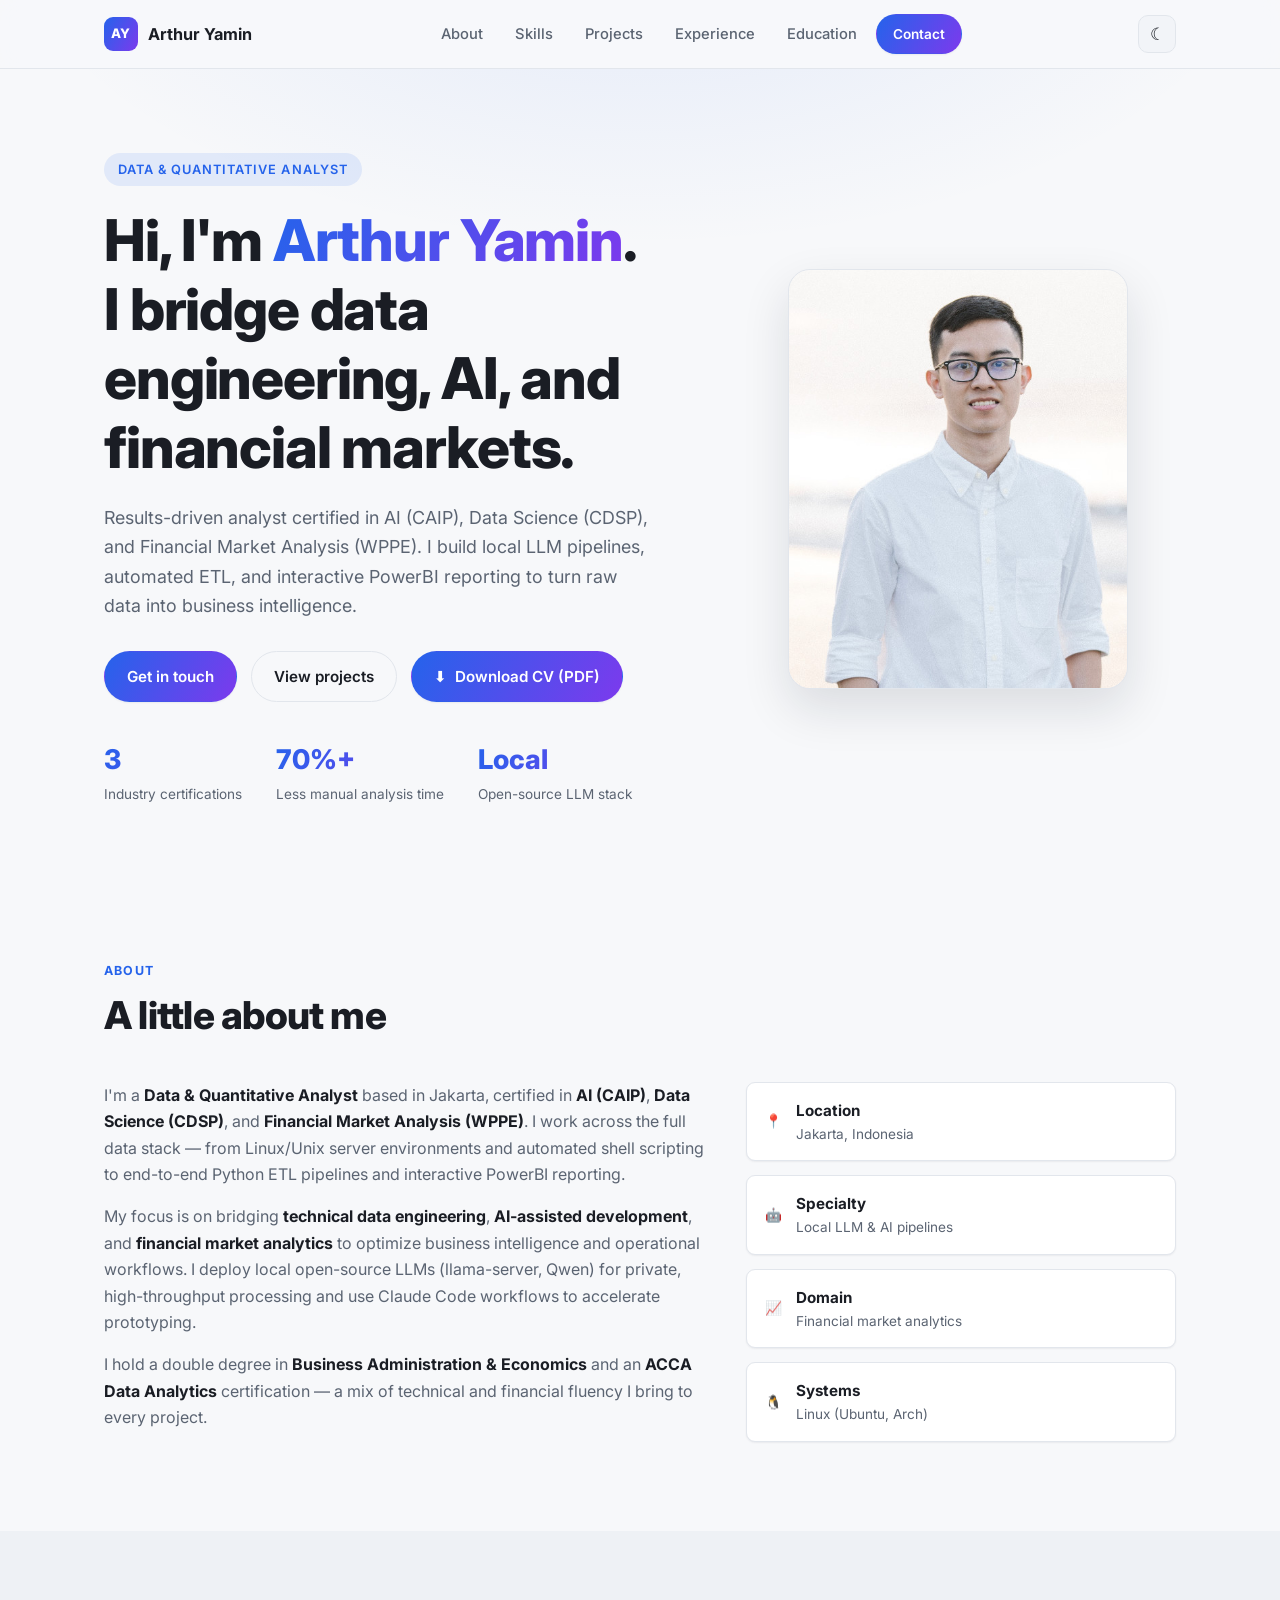
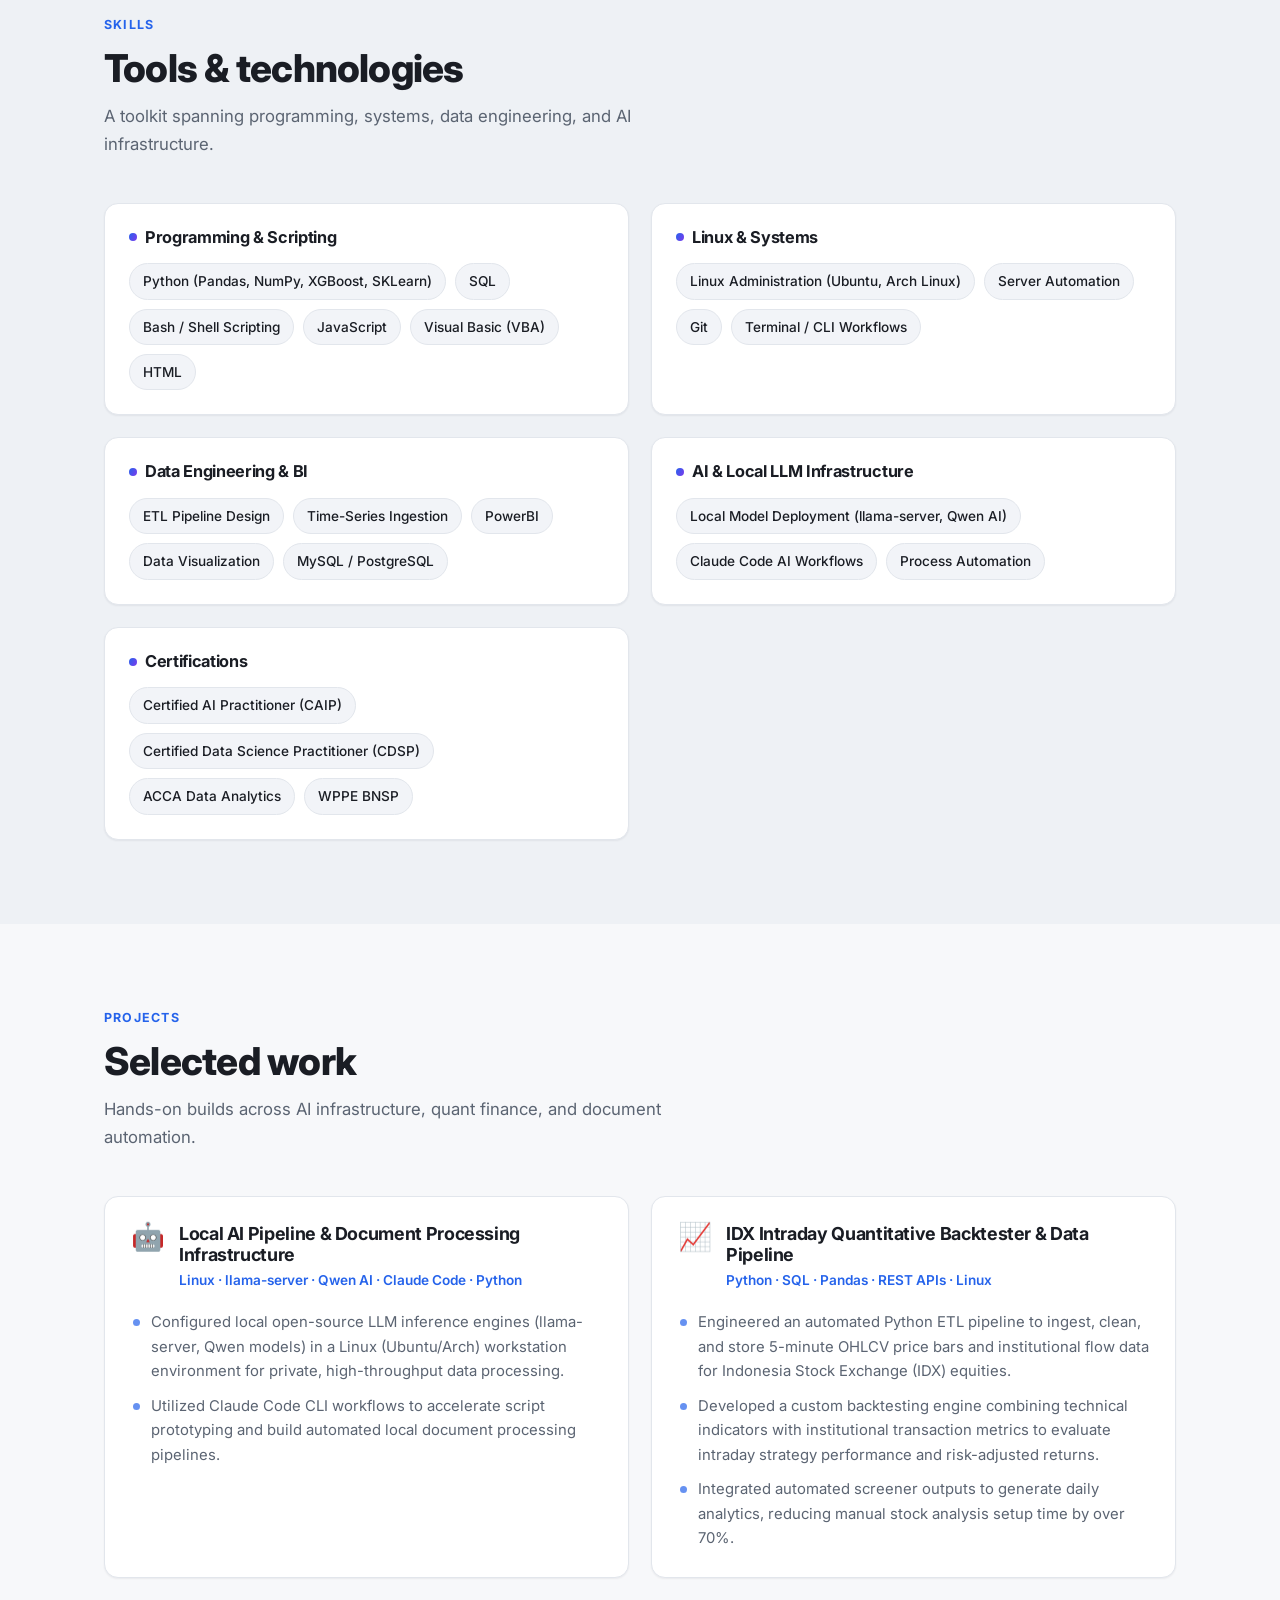
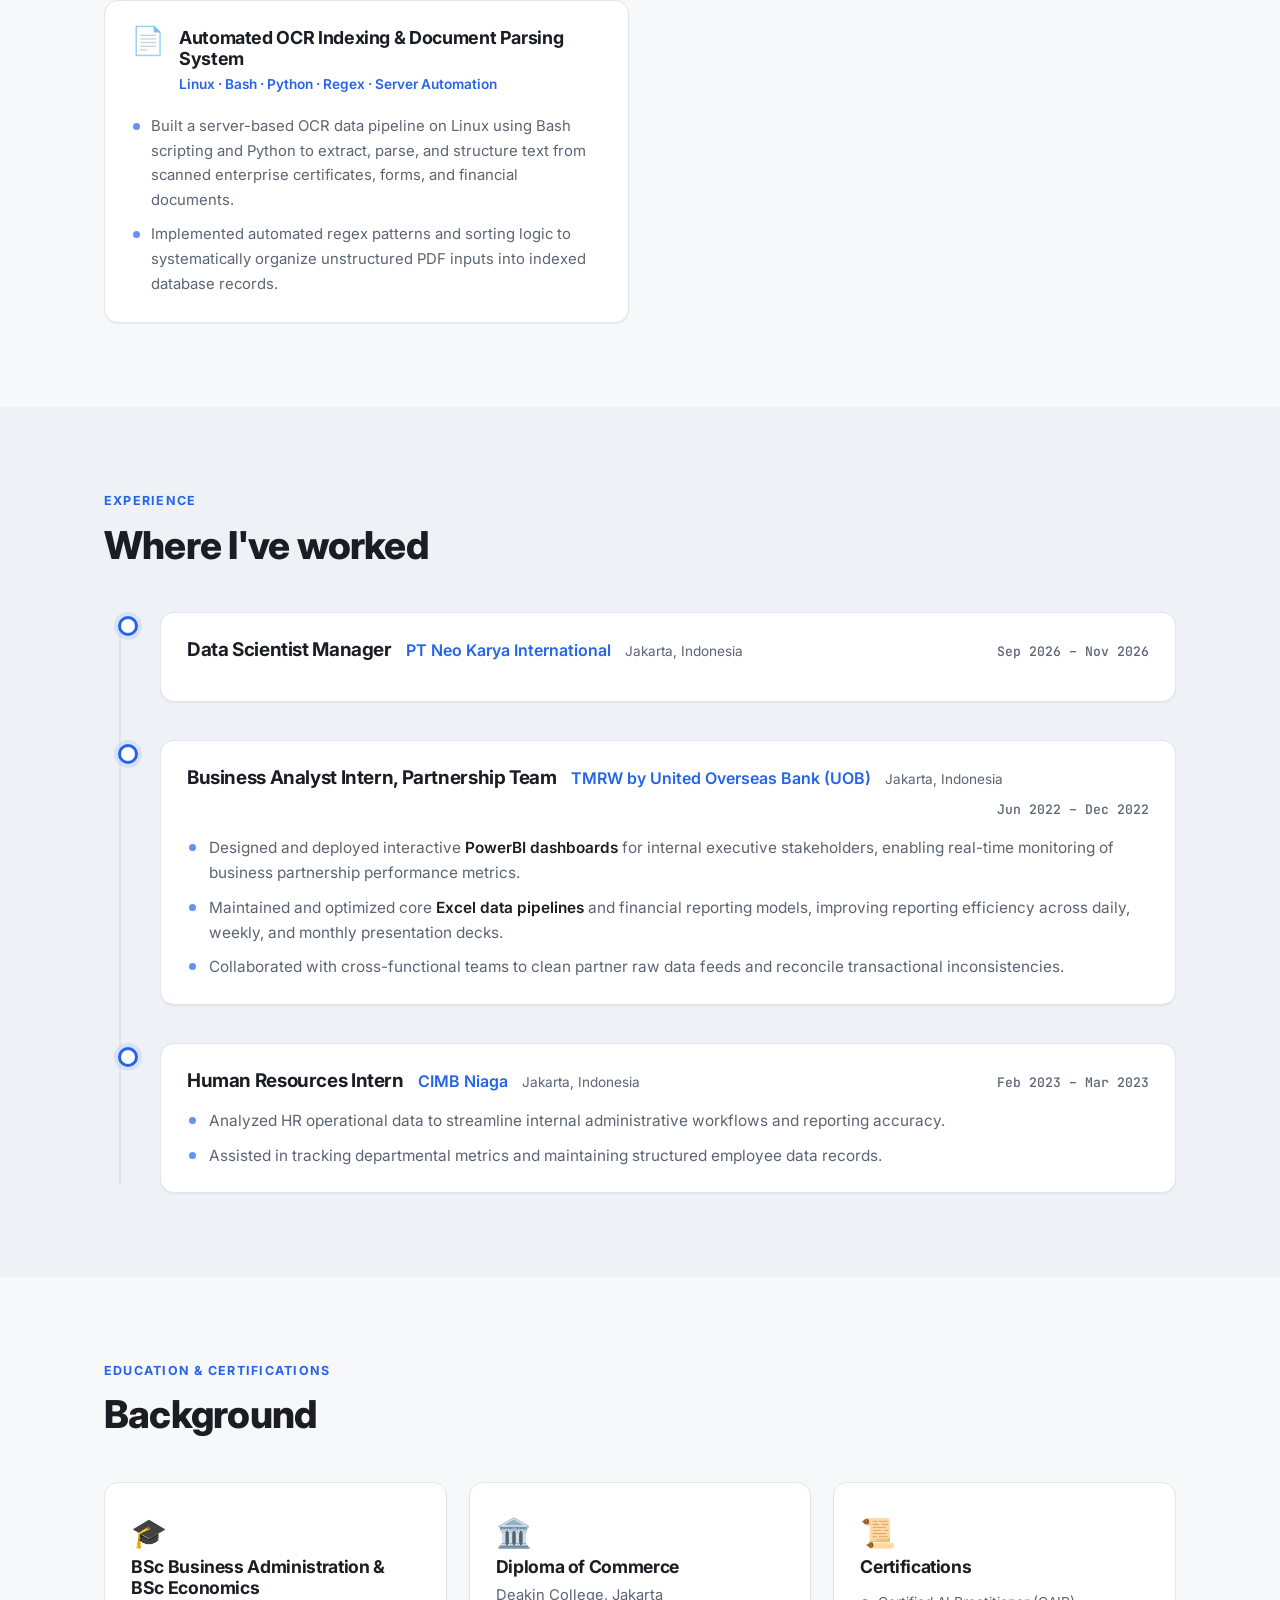
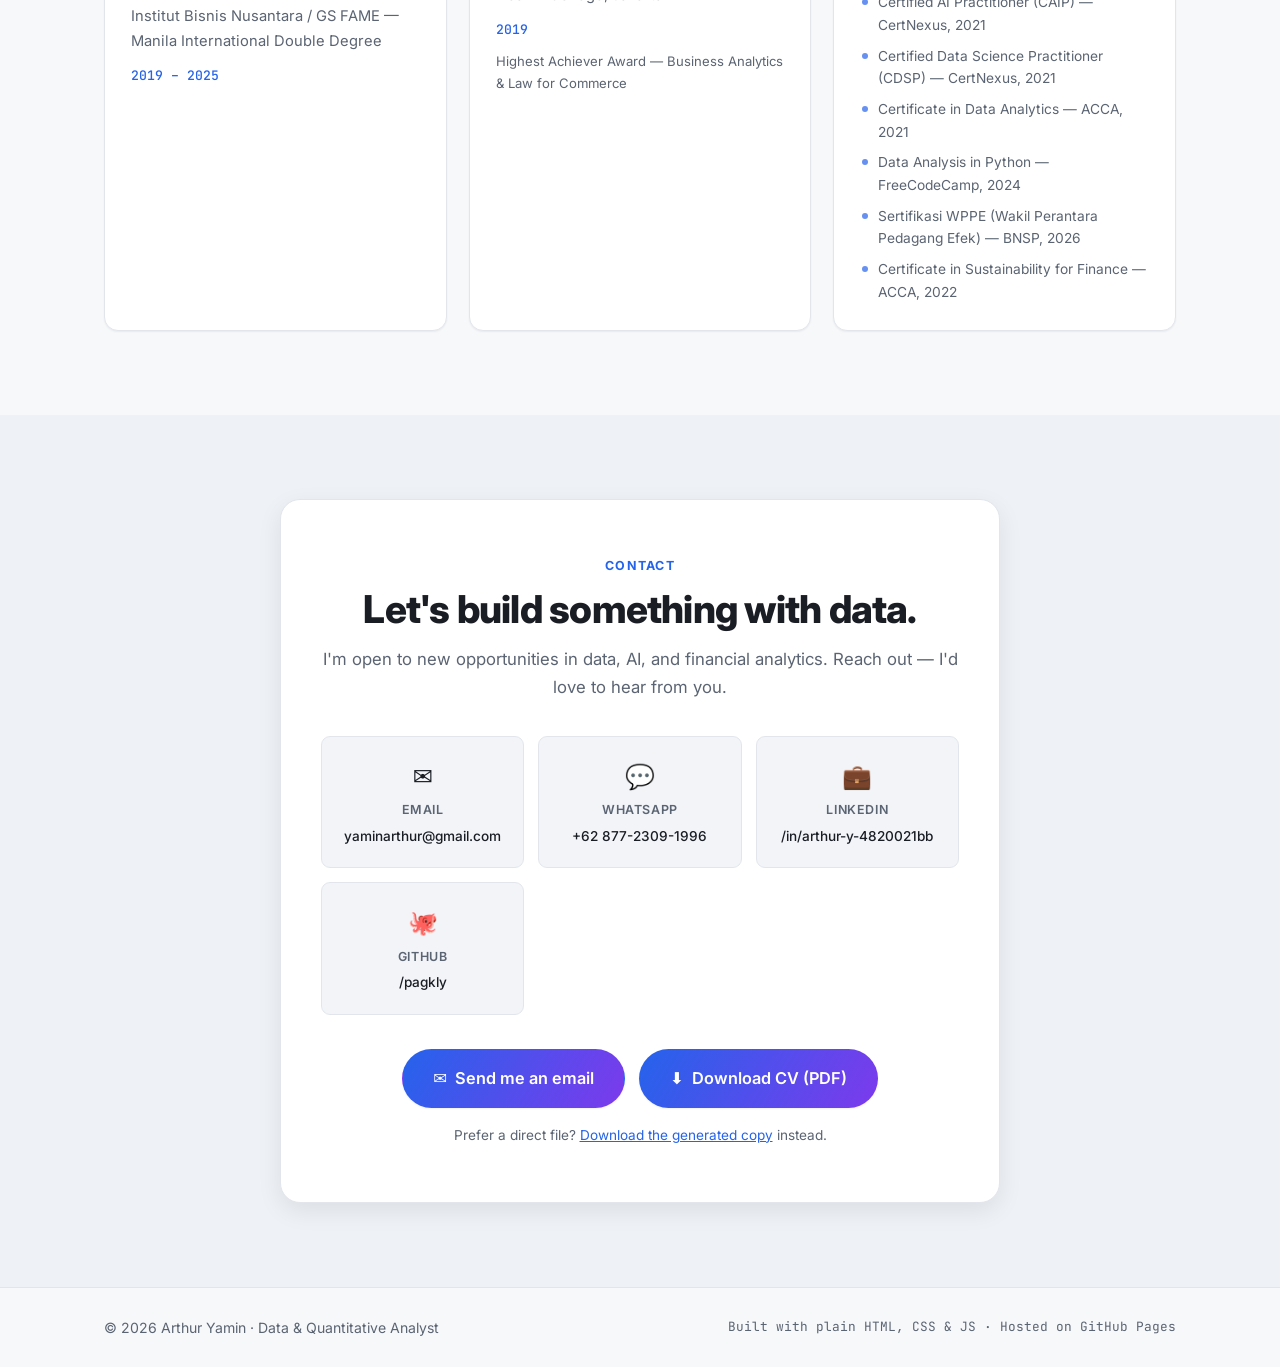
==== commit 80728464: "update CV PDF links" ====
--- a/index.html
+++ b/index.html
@@ -59,7 +59,7 @@
           <div class="hero__cta">
             <a href="#contact" class="btn btn--primary">Get in touch</a>
             <a href="#projects" class="btn btn--ghost">View projects</a>
-            <a href="https://docs.google.com/document/d/1Efr1nr32dMFKlPnwMxLf3B7iDU6TPEiP6d2acKMz-24/export?format=pdf" target="_blank" rel="noopener" class="btn btn--ghost" title="Download the CV as a PDF">
+            <a href="https://docs.google.com/document/d/1Efr1nr32dMFKlPnwMxLf3B7iDU6TPEiP6d2acKMz-24/export?format=pdf" target="_blank" rel="noopener" class="btn btn--primary" title="Download the CV as a PDF (Google Drive)">
               <span aria-hidden="true">⬇</span> Download CV (PDF)
             </a>
           </div>
@@ -378,12 +378,12 @@
             <a href="mailto:yaminarthur@gmail.com" class="btn btn--primary btn--lg">
               <span aria-hidden="true">✉️</span> Send me an email
             </a>
-            <a href="https://docs.google.com/document/d/1Efr1nr32dMFKlPnwMxLf3B7iDU6TPEiP6d2acKMz-24/export?format=pdf" target="_blank" rel="noopener" class="btn btn--ghost btn--lg" title="Download the CV as a PDF">
+            <a href="https://docs.google.com/document/d/1Efr1nr32dMFKlPnwMxLf3B7iDU6TPEiP6d2acKMz-24/export?format=pdf" target="_blank" rel="noopener" class="btn btn--primary btn--lg" title="Download the CV as a PDF (Google Drive)">
               <span aria-hidden="true">⬇</span> Download CV (PDF)
             </a>
           </div>
           <p class="contact__fallback">
-            Having trouble? <a href="cv.pdf" download>Download the generated copy</a> instead.
+            Prefer a direct file? <a href="cv.pdf" download>Download the generated copy</a> instead.
           </p>
         </div>
       </div>
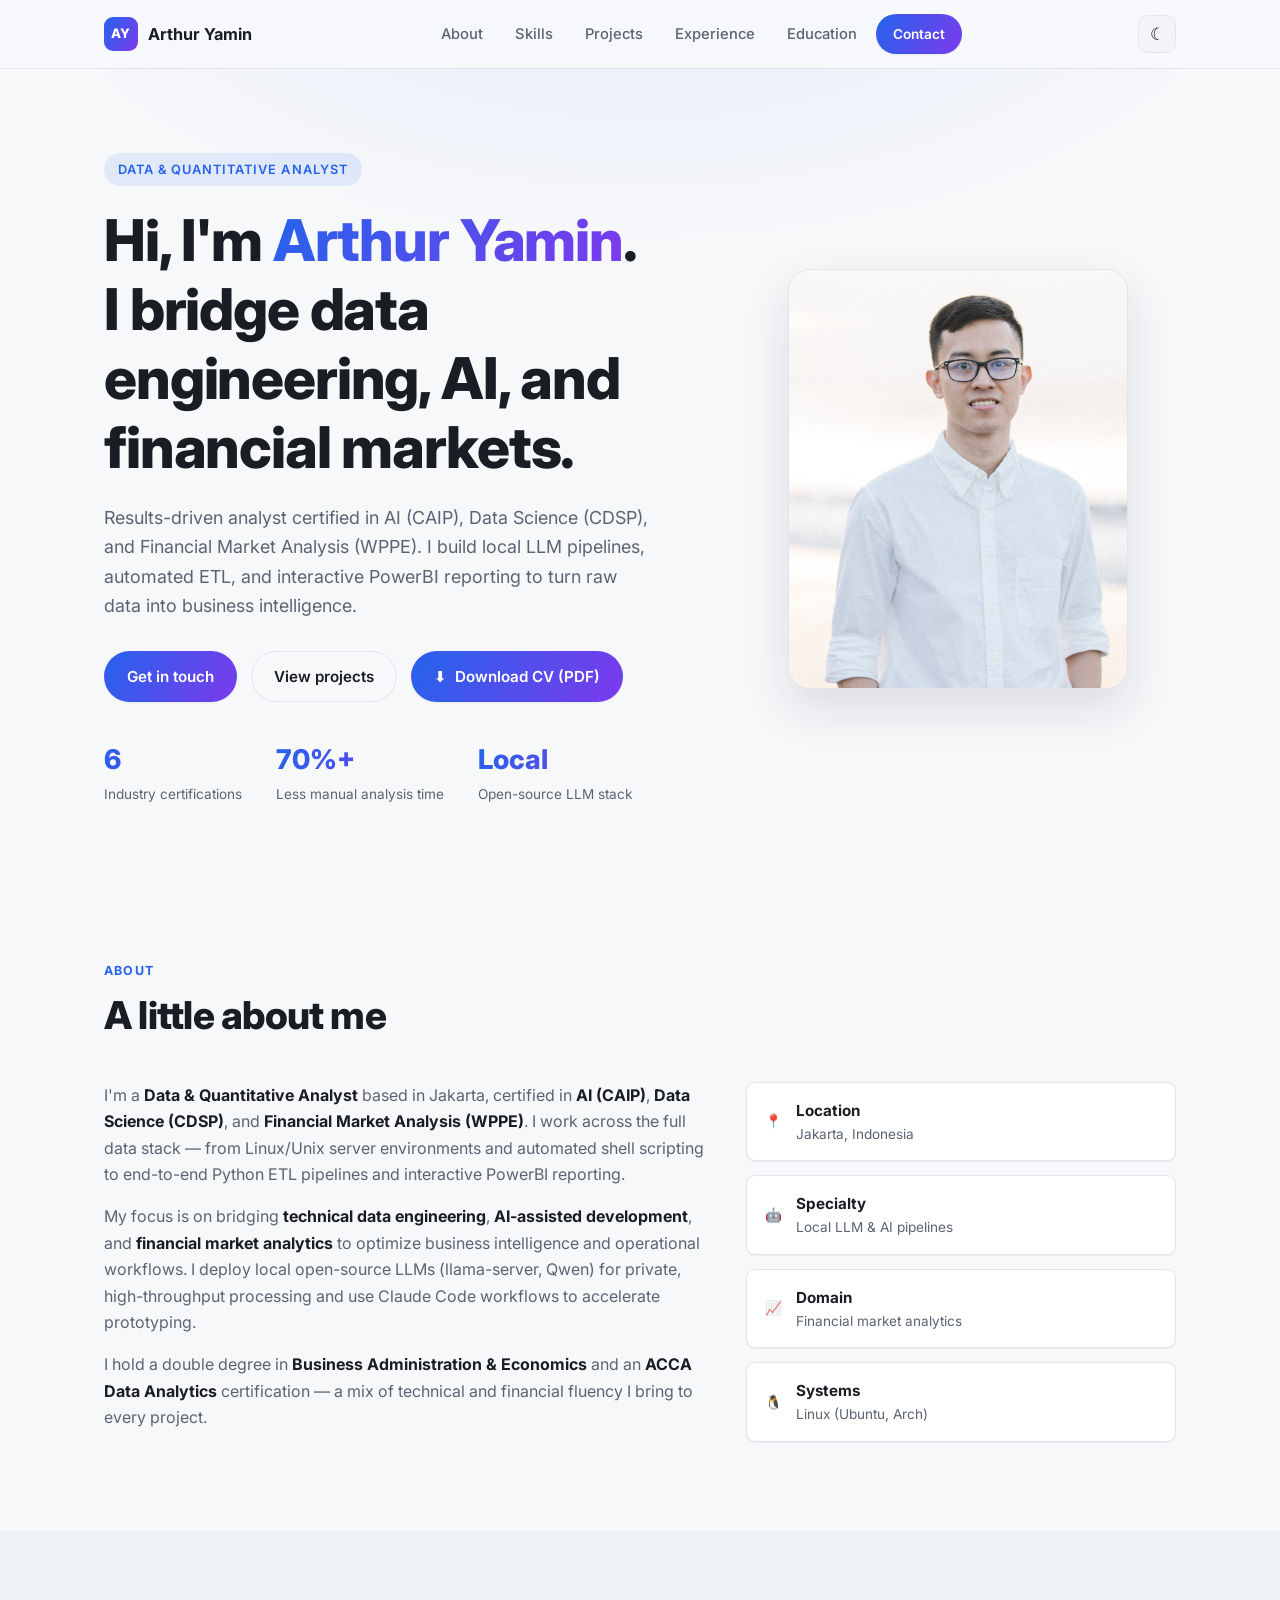
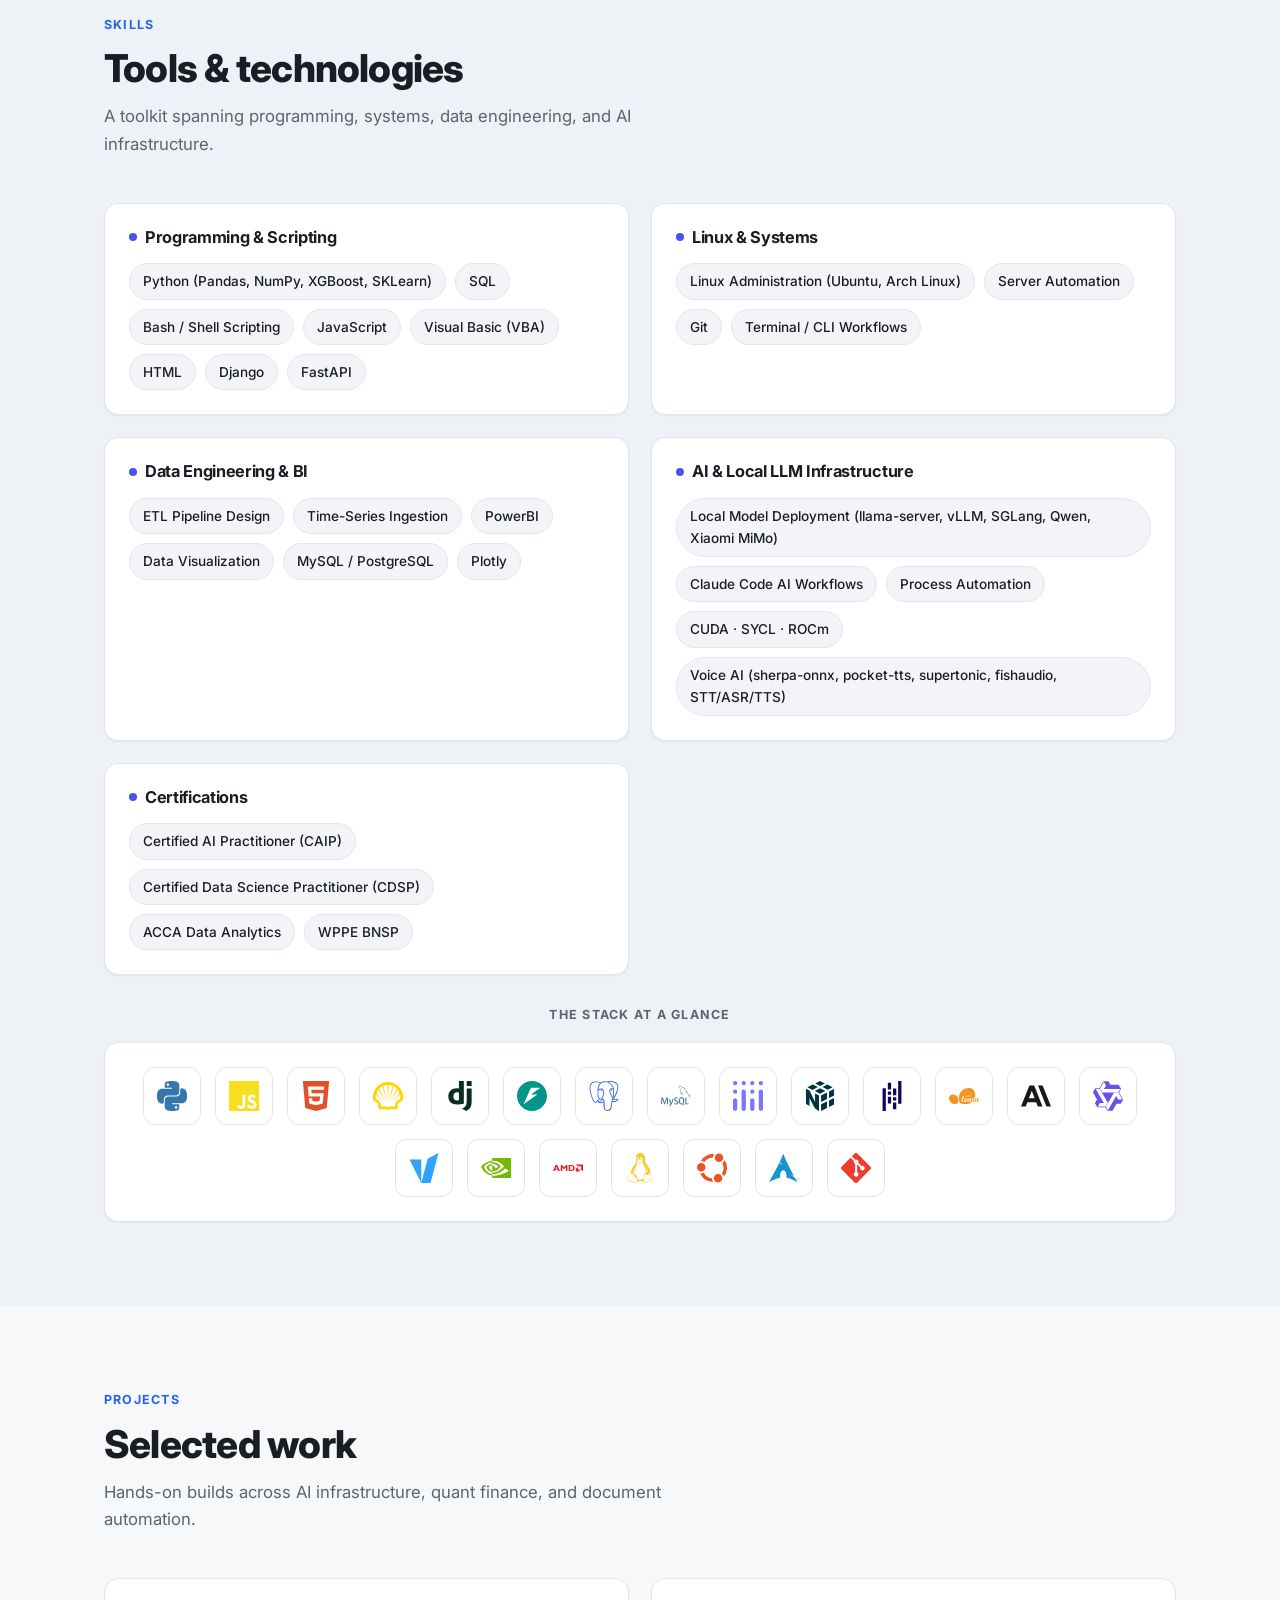
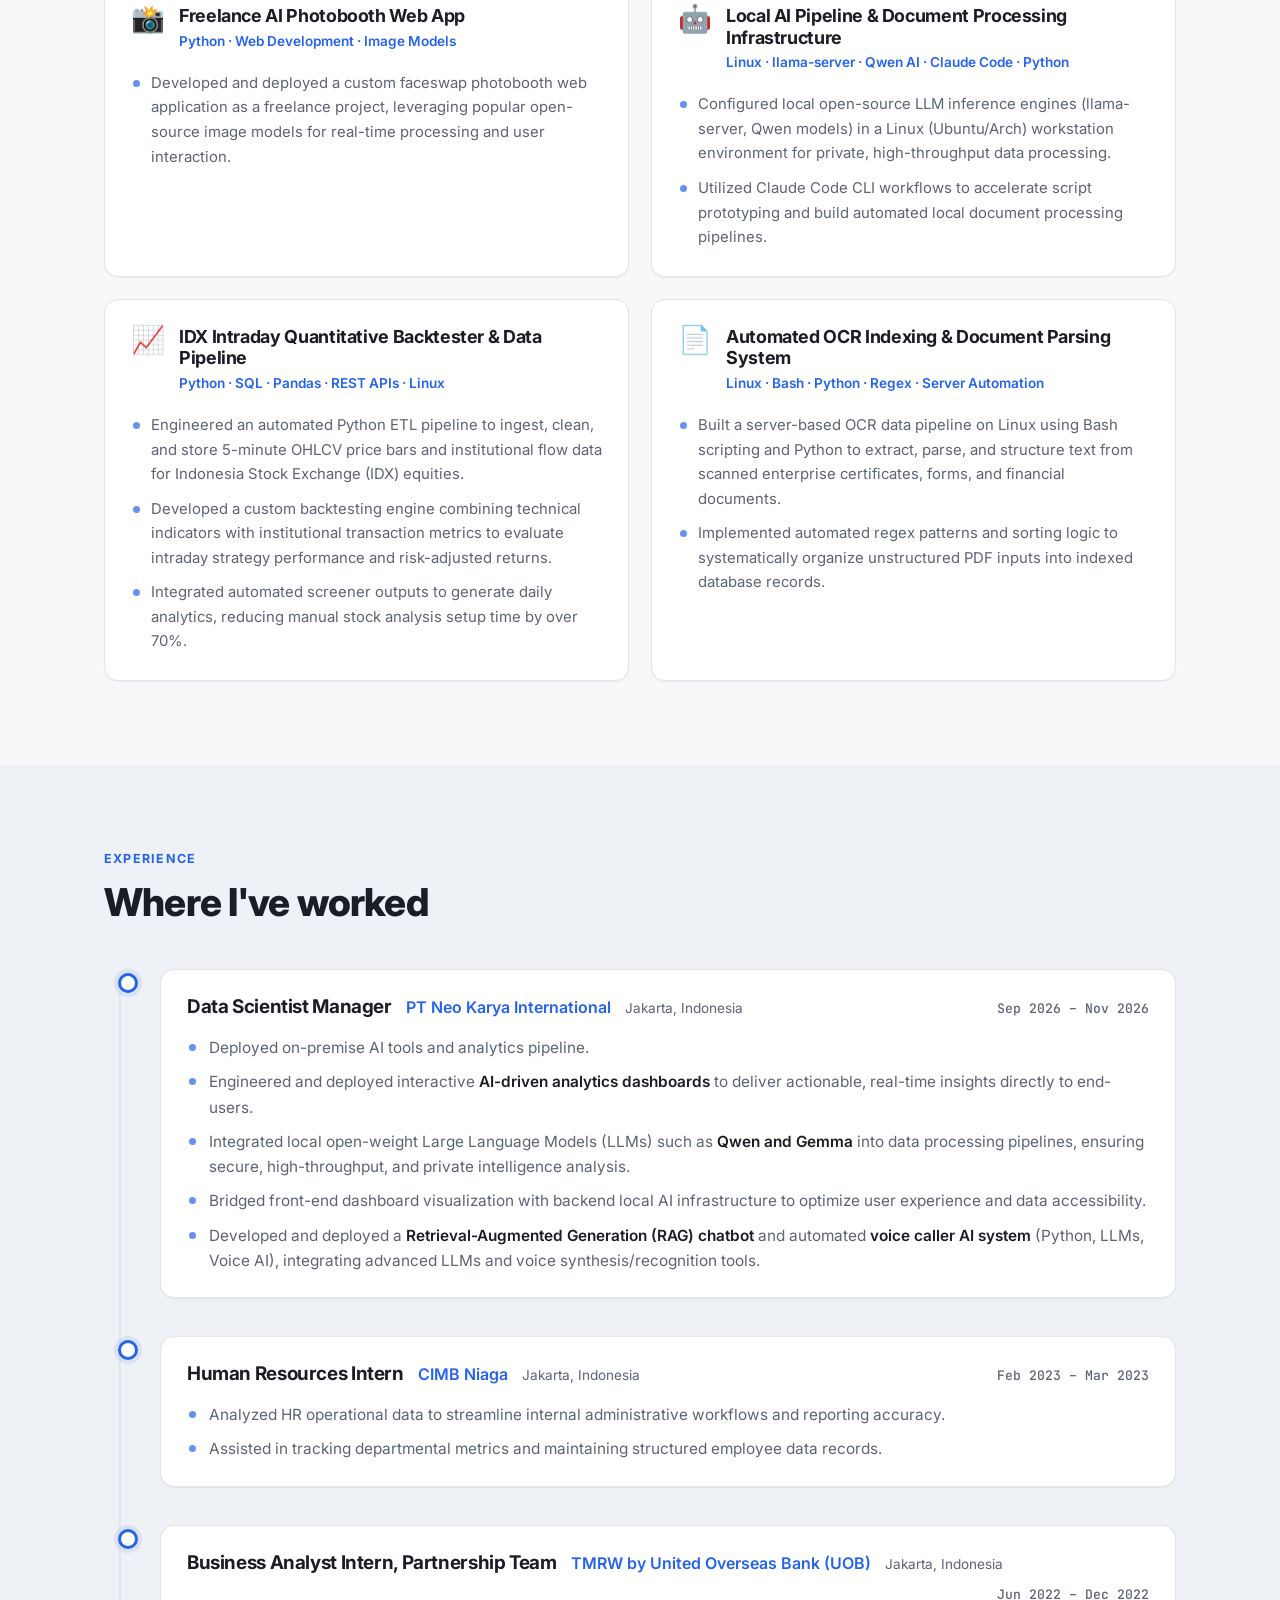
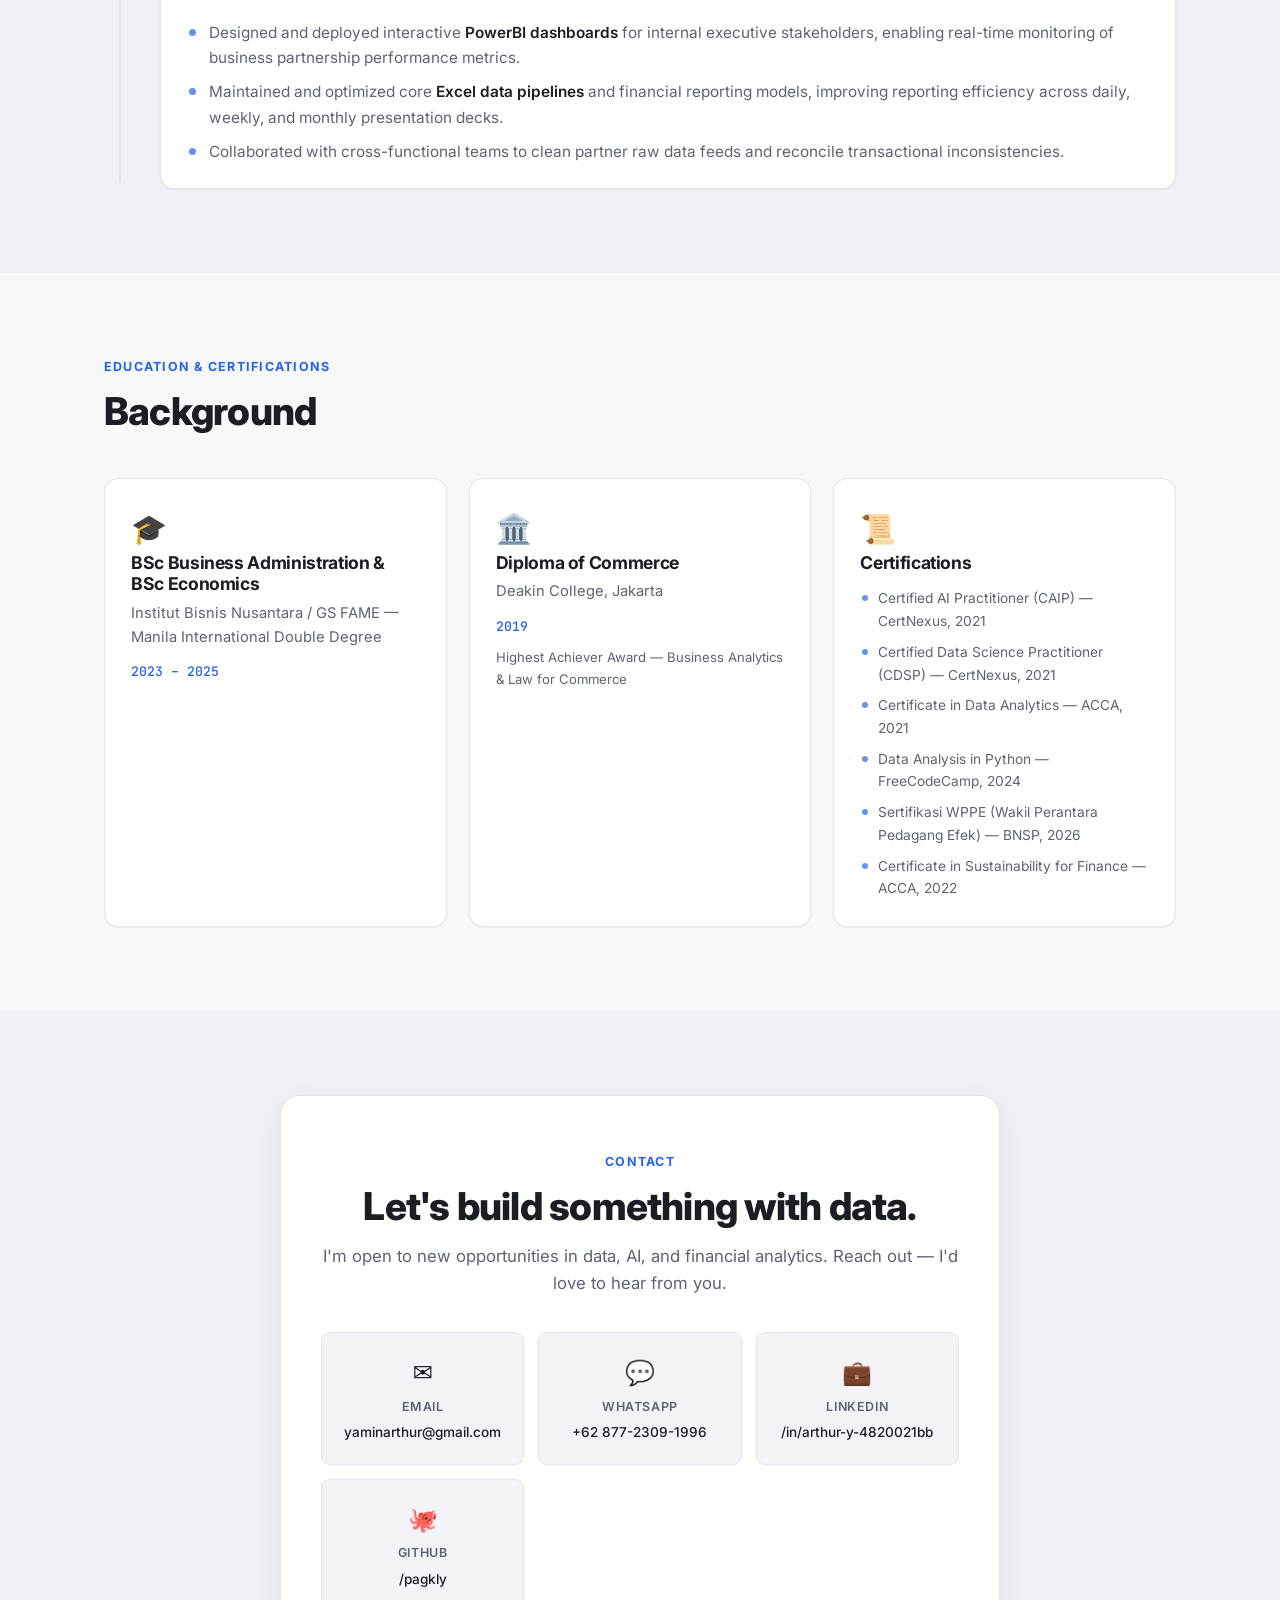
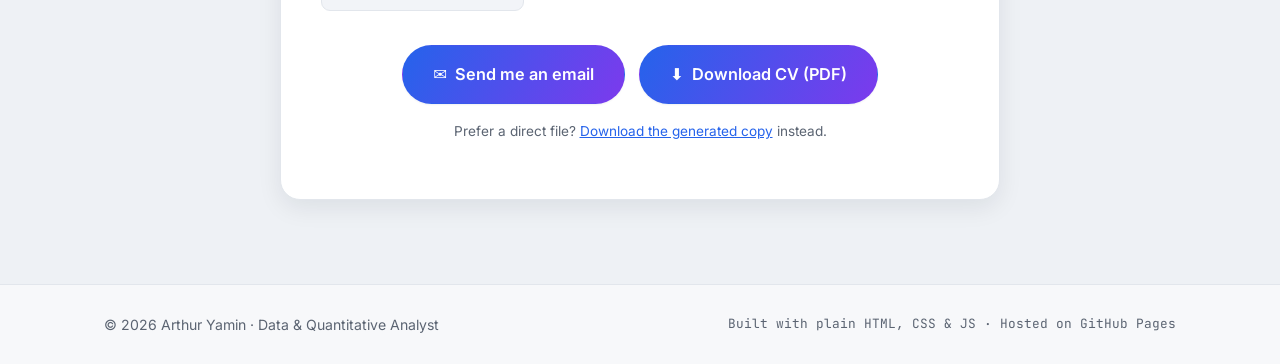
==== commit 956d7248: "Update portfolio to V5 CV and add tool logos - Skills: add Django, FastAPI, Plotly; expand AI/LLM in" ====
--- a/index.html
+++ b/index.html
@@ -65,7 +65,7 @@
           </div>
 
           <ul class="hero__stats" aria-label="Quick facts">
-            <li><strong>3</strong><span>Industry certifications</span></li>
+            <li><strong>6</strong><span>Industry certifications</span></li>
             <li><strong>70%+</strong><span>Less manual analysis time</span></li>
             <li><strong>Local</strong><span>Open-source LLM stack</span></li>
           </ul>
@@ -147,6 +147,7 @@
             <ul class="tags">
               <li>Python (Pandas, NumPy, XGBoost, SKLearn)</li><li>SQL</li>
               <li>Bash / Shell Scripting</li><li>JavaScript</li><li>Visual Basic (VBA)</li><li>HTML</li>
+              <li>Django</li><li>FastAPI</li>
             </ul>
           </div>
 
@@ -162,15 +163,17 @@
             <h3 class="skill-group__title">Data Engineering &amp; BI</h3>
             <ul class="tags">
               <li>ETL Pipeline Design</li><li>Time-Series Ingestion</li><li>PowerBI</li>
-              <li>Data Visualization</li><li>MySQL / PostgreSQL</li>
+              <li>Data Visualization</li><li>MySQL / PostgreSQL</li><li>Plotly</li>
             </ul>
           </div>
 
           <div class="skill-group reveal">
             <h3 class="skill-group__title">AI &amp; Local LLM Infrastructure</h3>
             <ul class="tags">
-              <li>Local Model Deployment (llama-server, Qwen AI)</li><li>Claude Code AI Workflows</li>
-              <li>Process Automation</li>
+              <li>Local Model Deployment (llama-server, vLLM, SGLang, Qwen, Xiaomi MiMo)</li>
+              <li>Claude Code AI Workflows</li><li>Process Automation</li>
+              <li>CUDA · SYCL · ROCm</li>
+              <li>Voice AI (sherpa-onnx, pocket-tts, supertonic, fishaudio, STT/ASR/TTS)</li>
             </ul>
           </div>
 
@@ -181,6 +184,33 @@
               <li>ACCA Data Analytics</li><li>WPPE BNSP</li>
             </ul>
           </div>
+        </div>
+
+        <div class="tool-logos reveal" aria-label="Tool logos">
+          <p class="tool-logos__label">The stack at a glance</p>
+          <ul class="tool-logos__grid">
+            <li class="tool-logo" title="Python"><img src="assets/logos/python.svg" alt="Python" loading="lazy" /></li>
+            <li class="tool-logo" title="JavaScript"><img src="assets/logos/javascript.svg" alt="JavaScript" loading="lazy" /></li>
+            <li class="tool-logo" title="HTML5"><img src="assets/logos/html5.svg" alt="HTML5" loading="lazy" /></li>
+            <li class="tool-logo" title="Bash / Shell"><img src="assets/logos/shell.svg" alt="Bash / Shell" loading="lazy" /></li>
+            <li class="tool-logo" title="Django"><img src="assets/logos/django.svg" alt="Django" loading="lazy" /></li>
+            <li class="tool-logo" title="FastAPI"><img src="assets/logos/fastapi.svg" alt="FastAPI" loading="lazy" /></li>
+            <li class="tool-logo" title="PostgreSQL"><img src="assets/logos/postgresql.svg" alt="PostgreSQL" loading="lazy" /></li>
+            <li class="tool-logo" title="MySQL"><img src="assets/logos/mysql.svg" alt="MySQL" loading="lazy" /></li>
+            <li class="tool-logo" title="Plotly"><img src="assets/logos/plotly.svg" alt="Plotly" loading="lazy" /></li>
+            <li class="tool-logo" title="NumPy"><img src="assets/logos/numpy.svg" alt="NumPy" loading="lazy" /></li>
+            <li class="tool-logo" title="Pandas"><img src="assets/logos/pandas.svg" alt="Pandas" loading="lazy" /></li>
+            <li class="tool-logo" title="scikit-learn"><img src="assets/logos/scikitlearn.svg" alt="scikit-learn" loading="lazy" /></li>
+            <li class="tool-logo" title="Claude (Anthropic)"><img src="assets/logos/anthropic.svg" alt="Claude (Anthropic)" loading="lazy" /></li>
+            <li class="tool-logo" title="Qwen"><img src="assets/logos/qwen.svg" alt="Qwen" loading="lazy" /></li>
+            <li class="tool-logo" title="vLLM"><img src="assets/logos/vllm.svg" alt="vLLM" loading="lazy" /></li>
+            <li class="tool-logo" title="NVIDIA / CUDA"><img src="assets/logos/nvidia.svg" alt="NVIDIA / CUDA" loading="lazy" /></li>
+            <li class="tool-logo" title="AMD / ROCm"><img src="assets/logos/amd.svg" alt="AMD / ROCm" loading="lazy" /></li>
+            <li class="tool-logo" title="Linux"><img src="assets/logos/linux.svg" alt="Linux" loading="lazy" /></li>
+            <li class="tool-logo" title="Ubuntu"><img src="assets/logos/ubuntu.svg" alt="Ubuntu" loading="lazy" /></li>
+            <li class="tool-logo" title="Arch Linux"><img src="assets/logos/archlinux.svg" alt="Arch Linux" loading="lazy" /></li>
+            <li class="tool-logo" title="Git"><img src="assets/logos/git.svg" alt="Git" loading="lazy" /></li>
+          </ul>
         </div>
       </div>
     </section>
@@ -195,6 +225,19 @@
         </div>
 
         <div class="projects">
+          <article class="project-card reveal">
+            <div class="project-card__top">
+              <span class="project-card__icon" aria-hidden="true">📸</span>
+              <div>
+                <h3 class="project-card__title">Freelance AI Photobooth Web App</h3>
+                <span class="project-card__org">Python · Web Development · Image Models</span>
+              </div>
+            </div>
+            <ul class="project-card__points">
+              <li>Developed and deployed a custom faceswap photobooth web application as a freelance project, leveraging popular open-source image models for real-time processing and user interaction.</li>
+            </ul>
+          </article>
+
           <article class="project-card reveal">
             <div class="project-card__top">
               <span class="project-card__icon" aria-hidden="true">🤖</span>
@@ -260,6 +303,30 @@
                 <span class="timeline__loc">Jakarta, Indonesia</span>
                 <span class="timeline__date">Sep 2026 – Nov 2026</span>
               </div>
+              <ul class="timeline__points">
+                <li>Deployed on-premise AI tools and analytics pipeline.</li>
+                <li>Engineered and deployed interactive <strong>AI-driven analytics dashboards</strong> to deliver actionable, real-time insights directly to end-users.</li>
+                <li>Integrated local open-weight Large Language Models (LLMs) such as <strong>Qwen and Gemma</strong> into data processing pipelines, ensuring secure, high-throughput, and private intelligence analysis.</li>
+                <li>Bridged front-end dashboard visualization with backend local AI infrastructure to optimize user experience and data accessibility.</li>
+                <li>Developed and deployed a <strong>Retrieval-Augmented Generation (RAG) chatbot</strong> and automated <strong>voice caller AI system</strong> (Python, LLMs, Voice AI), integrating advanced LLMs and voice synthesis/recognition tools.</li>
+              </ul>
+            </div>
+          </article>
+
+          <!-- CIMB Niaga -->
+          <article class="timeline__item reveal">
+            <div class="timeline__marker" aria-hidden="true"></div>
+            <div class="timeline__body">
+              <div class="timeline__meta">
+                <h3 class="timeline__role">Human Resources Intern</h3>
+                <span class="timeline__company">CIMB Niaga</span>
+                <span class="timeline__loc">Jakarta, Indonesia</span>
+                <span class="timeline__date">Feb 2023 – Mar 2023</span>
+              </div>
+              <ul class="timeline__points">
+                <li>Analyzed HR operational data to streamline internal administrative workflows and reporting accuracy.</li>
+                <li>Assisted in tracking departmental metrics and maintaining structured employee data records.</li>
+              </ul>
             </div>
           </article>
 
@@ -280,23 +347,6 @@
               </ul>
             </div>
           </article>
-
-          <!-- CIMB Niaga -->
-          <article class="timeline__item reveal">
-            <div class="timeline__marker" aria-hidden="true"></div>
-            <div class="timeline__body">
-              <div class="timeline__meta">
-                <h3 class="timeline__role">Human Resources Intern</h3>
-                <span class="timeline__company">CIMB Niaga</span>
-                <span class="timeline__loc">Jakarta, Indonesia</span>
-                <span class="timeline__date">Feb 2023 – Mar 2023</span>
-              </div>
-              <ul class="timeline__points">
-                <li>Analyzed HR operational data to streamline internal administrative workflows and reporting accuracy.</li>
-                <li>Assisted in tracking departmental metrics and maintaining structured employee data records.</li>
-              </ul>
-            </div>
-          </article>
         </div>
       </div>
     </section>
@@ -314,7 +364,7 @@
             <span class="edu-card__icon" aria-hidden="true">🎓</span>
             <h3 class="edu-card__title">BSc Business Administration &amp; BSc Economics</h3>
             <p class="edu-card__org">Institut Bisnis Nusantara / GS FAME — Manila International Double Degree</p>
-            <p class="edu-card__year">2019 – 2025</p>
+            <p class="edu-card__year">2023 – 2025</p>
           </div>
 
           <div class="edu-card reveal">
--- a/css/style.css
+++ b/css/style.css
@@ -189,6 +189,25 @@
 }
 .tags li:hover { border-color: var(--accent); color: var(--accent); background: var(--accent-soft); }
 .tags--inline { margin-top: 16px; }
+
+/* ---------- Tool logos ---------- */
+.tool-logos { margin-top: 30px; }
+.tool-logos__label {
+  font-size: 0.78rem; font-weight: 700; letter-spacing: 0.1em; text-transform: uppercase;
+  color: var(--text-muted); margin-bottom: 16px; text-align: center;
+}
+.tool-logos__grid {
+  list-style: none; display: flex; flex-wrap: wrap; gap: 14px; justify-content: center;
+  padding: 24px; background: var(--surface); border: 1px solid var(--border);
+  border-radius: var(--radius); box-shadow: var(--shadow-sm);
+}
+.tool-logo {
+  width: 58px; height: 58px; display: grid; place-items: center;
+  background: #ffffff; border: 1px solid var(--border); border-radius: 12px;
+  transition: transform 0.18s ease, box-shadow 0.18s ease, border-color 0.18s ease;
+}
+.tool-logo:hover { transform: translateY(-4px) scale(1.06); box-shadow: var(--shadow-md); border-color: var(--accent); }
+.tool-logo img { width: 30px; height: 30px; display: block; }
 
 /* ---------- Experience timeline ---------- */
 .timeline { position: relative; padding-left: 8px; }
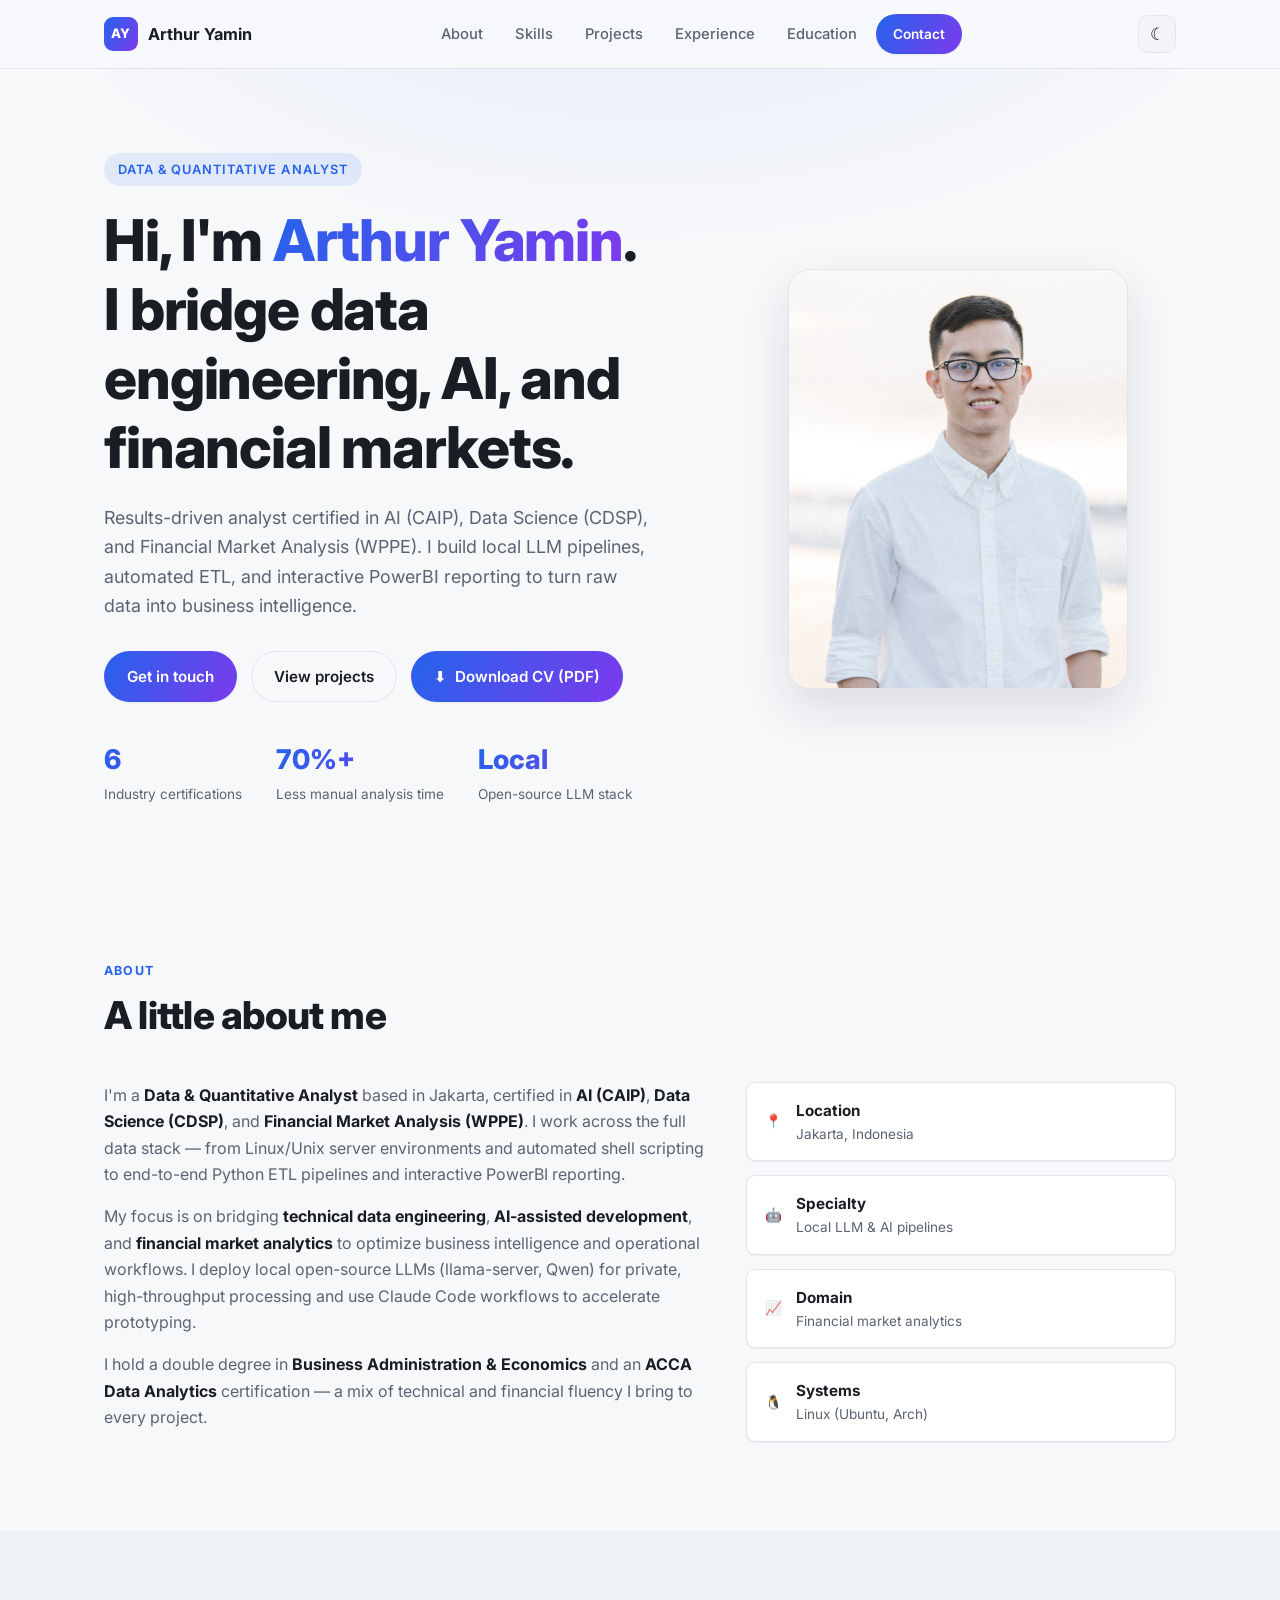
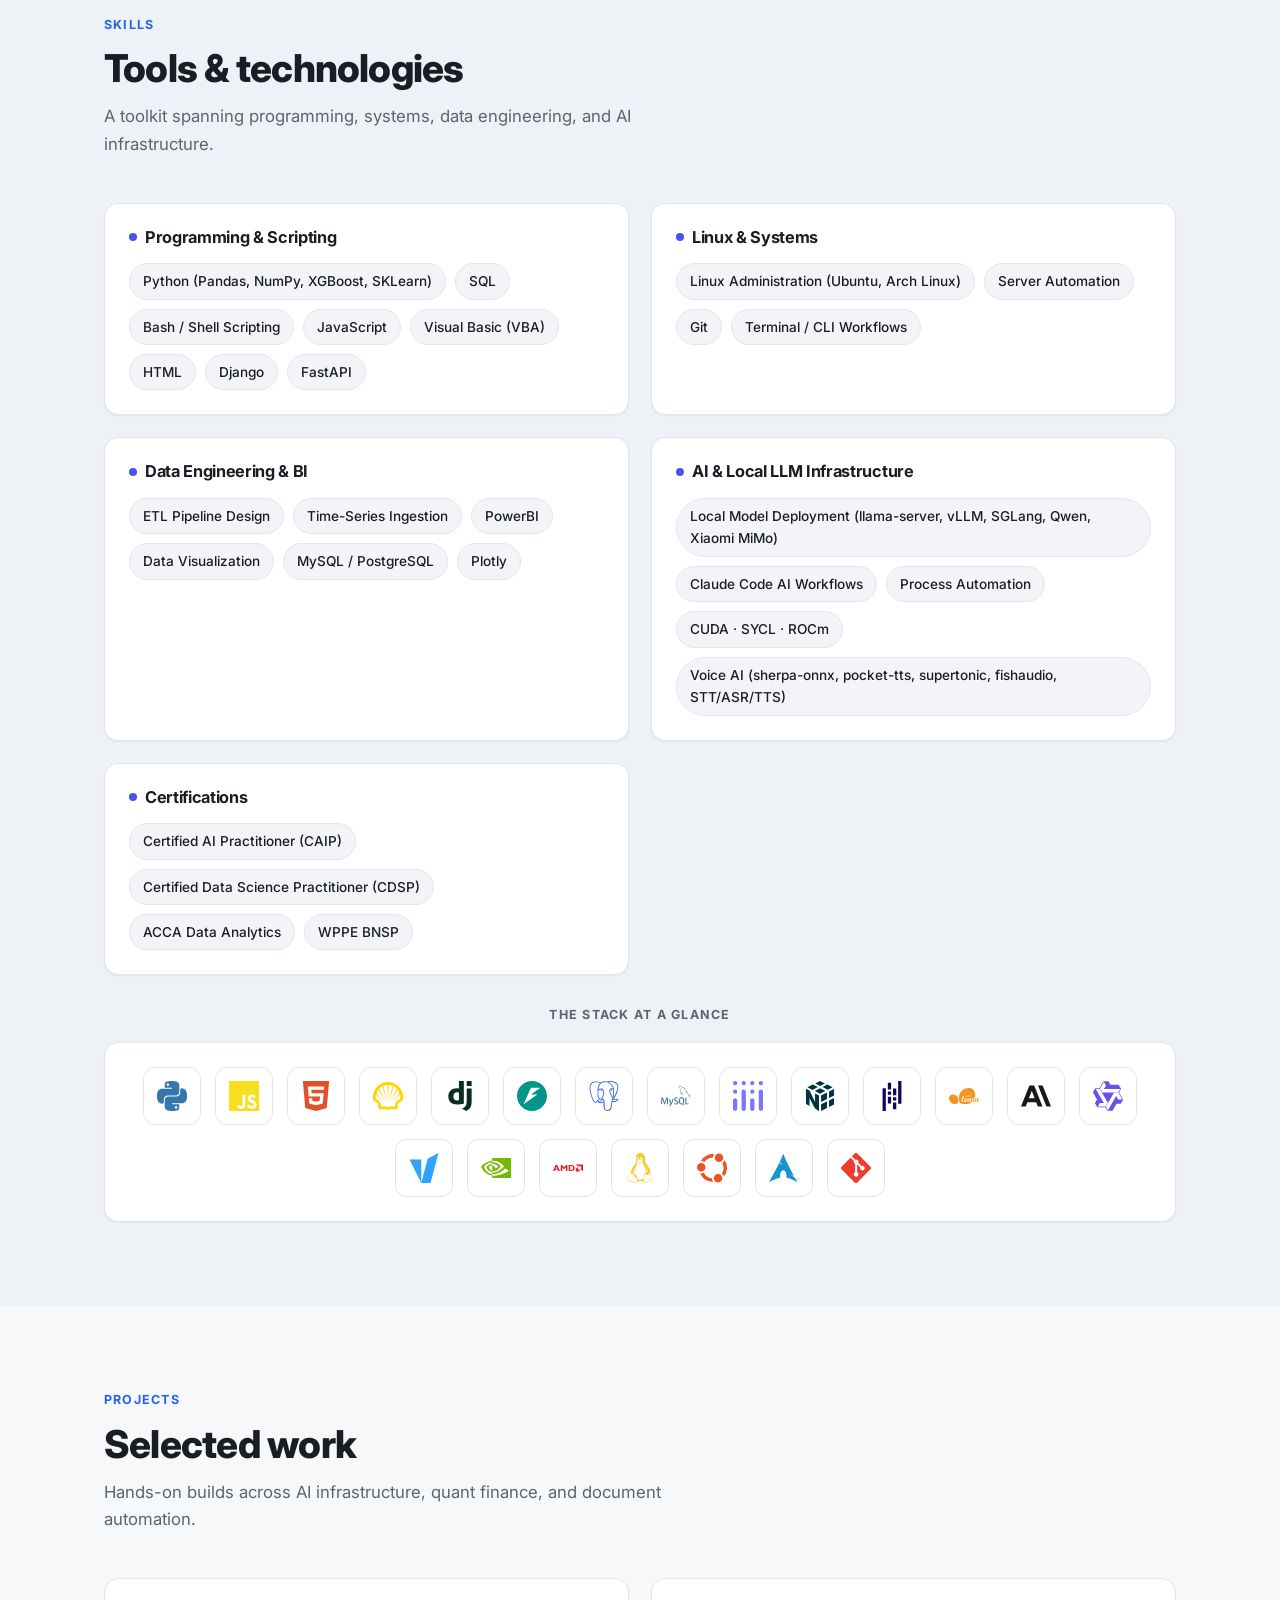
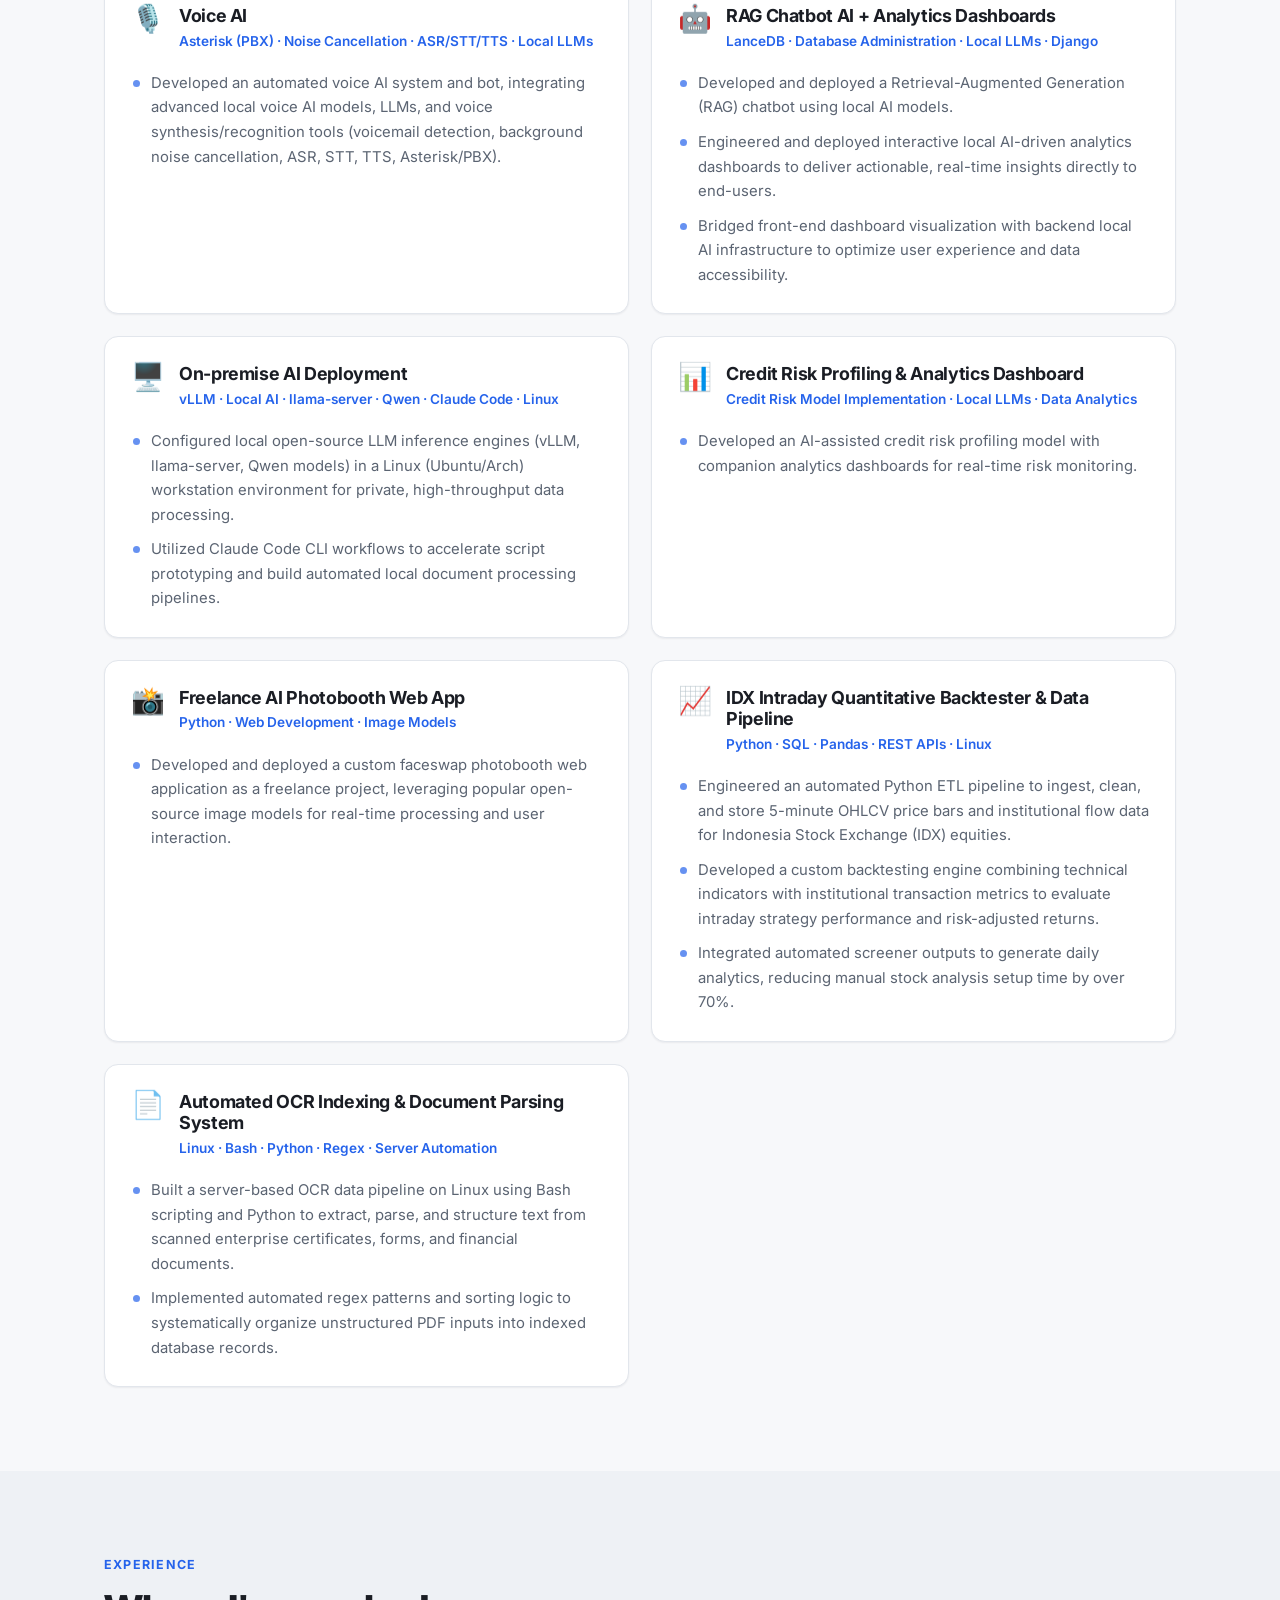
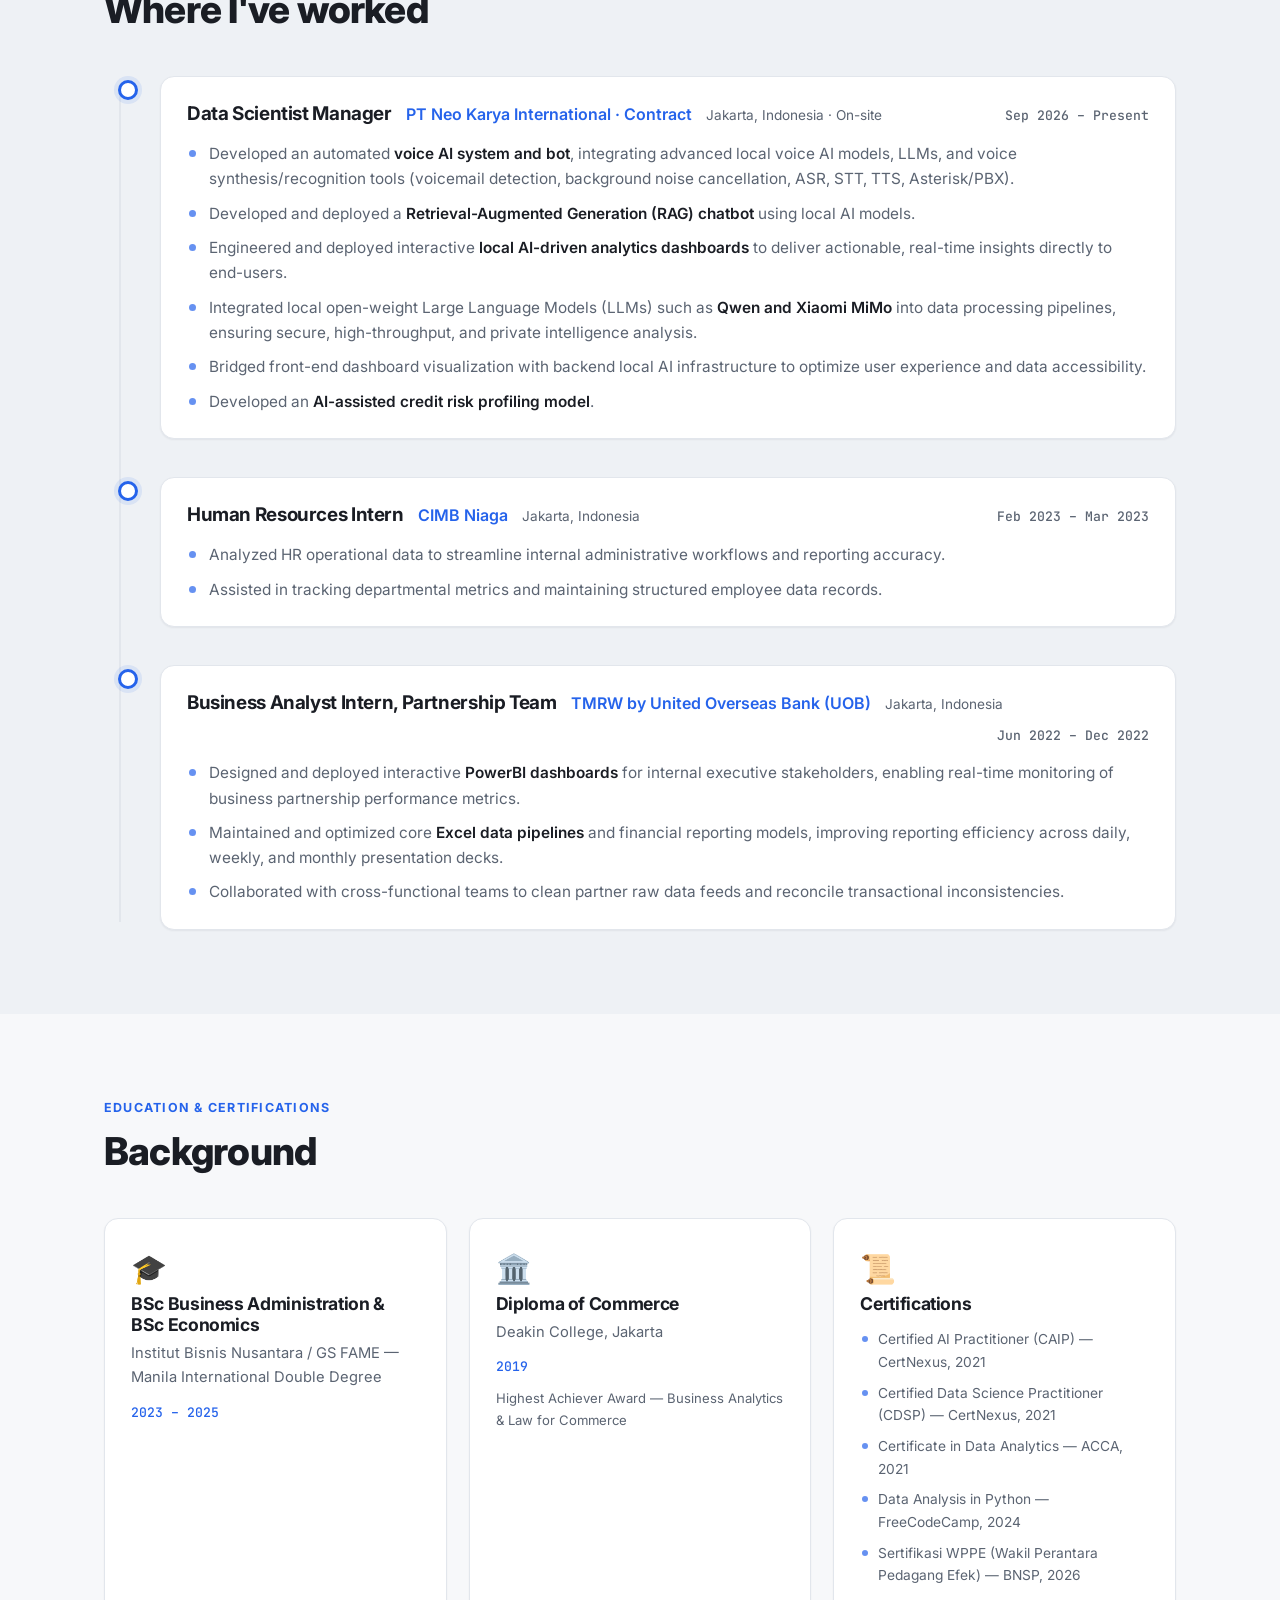
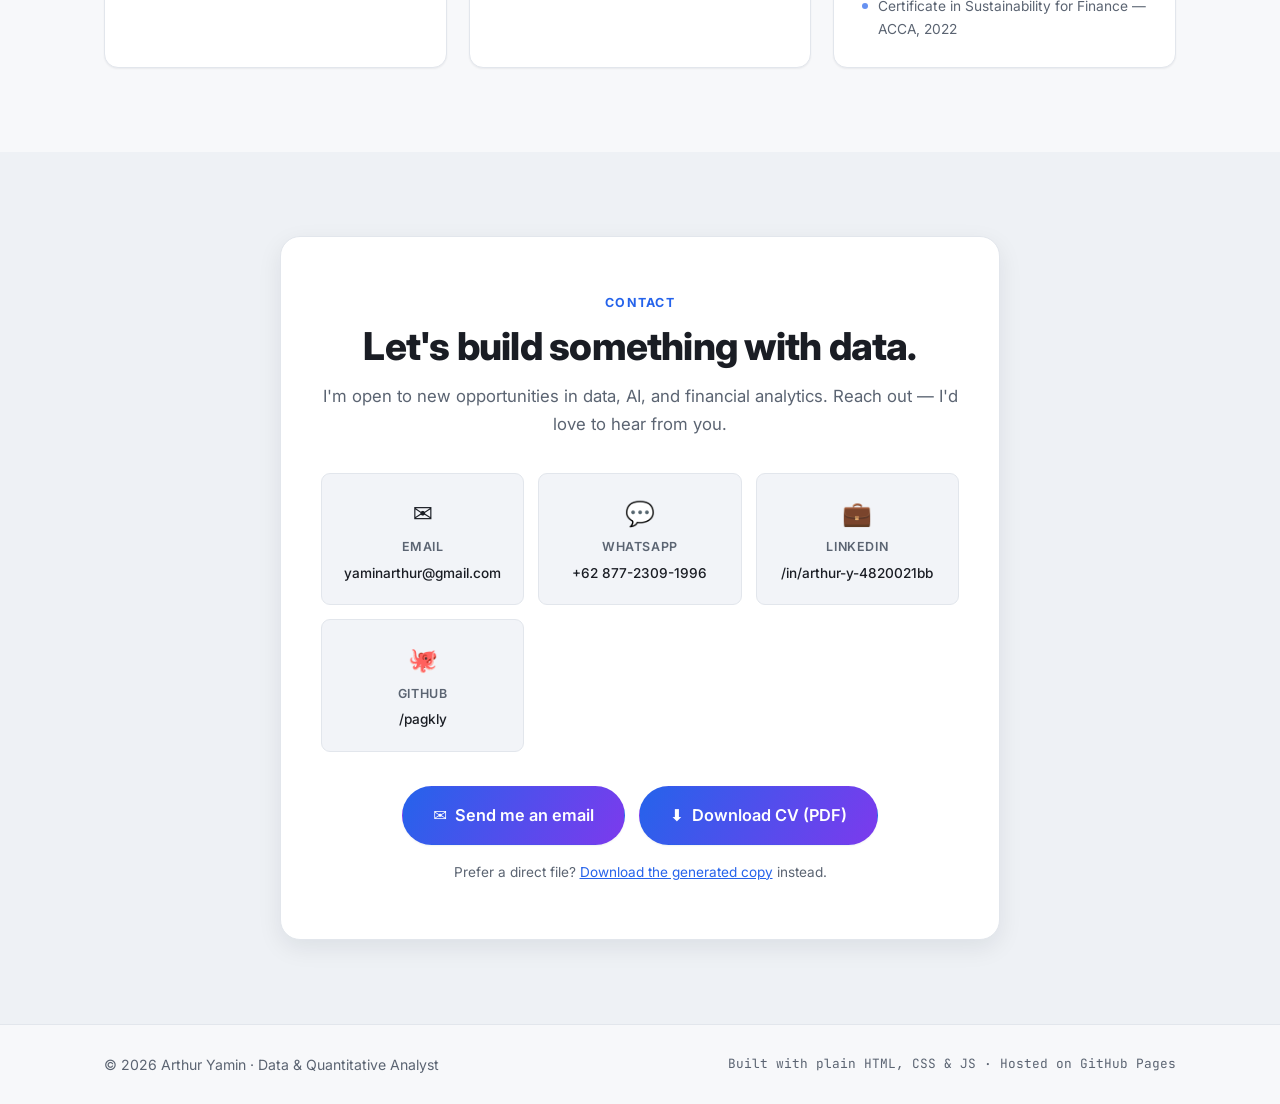
==== commit ce8d48d6: "Sync portfolio with updated LinkedIn CV - Neo Karya: Sep 2026 – Present, contract/on-site, 6 new bul" ====
--- a/index.html
+++ b/index.html
@@ -227,6 +227,61 @@
         <div class="projects">
           <article class="project-card reveal">
             <div class="project-card__top">
+              <span class="project-card__icon" aria-hidden="true">🎙️</span>
+              <div>
+                <h3 class="project-card__title">Voice AI</h3>
+                <span class="project-card__org">Asterisk (PBX) · Noise Cancellation · ASR/STT/TTS · Local LLMs</span>
+              </div>
+            </div>
+            <ul class="project-card__points">
+              <li>Developed an automated voice AI system and bot, integrating advanced local voice AI models, LLMs, and voice synthesis/recognition tools (voicemail detection, background noise cancellation, ASR, STT, TTS, Asterisk/PBX).</li>
+            </ul>
+          </article>
+
+          <article class="project-card reveal">
+            <div class="project-card__top">
+              <span class="project-card__icon" aria-hidden="true">🤖</span>
+              <div>
+                <h3 class="project-card__title">RAG Chatbot AI + Analytics Dashboards</h3>
+                <span class="project-card__org">LanceDB · Database Administration · Local LLMs · Django</span>
+              </div>
+            </div>
+            <ul class="project-card__points">
+              <li>Developed and deployed a Retrieval-Augmented Generation (RAG) chatbot using local AI models.</li>
+              <li>Engineered and deployed interactive local AI-driven analytics dashboards to deliver actionable, real-time insights directly to end-users.</li>
+              <li>Bridged front-end dashboard visualization with backend local AI infrastructure to optimize user experience and data accessibility.</li>
+            </ul>
+          </article>
+
+          <article class="project-card reveal">
+            <div class="project-card__top">
+              <span class="project-card__icon" aria-hidden="true">🖥️</span>
+              <div>
+                <h3 class="project-card__title">On-premise AI Deployment</h3>
+                <span class="project-card__org">vLLM · Local AI · llama-server · Qwen · Claude Code · Linux</span>
+              </div>
+            </div>
+            <ul class="project-card__points">
+              <li>Configured local open-source LLM inference engines (vLLM, llama-server, Qwen models) in a Linux (Ubuntu/Arch) workstation environment for private, high-throughput data processing.</li>
+              <li>Utilized Claude Code CLI workflows to accelerate script prototyping and build automated local document processing pipelines.</li>
+            </ul>
+          </article>
+
+          <article class="project-card reveal">
+            <div class="project-card__top">
+              <span class="project-card__icon" aria-hidden="true">📊</span>
+              <div>
+                <h3 class="project-card__title">Credit Risk Profiling &amp; Analytics Dashboard</h3>
+                <span class="project-card__org">Credit Risk Model Implementation · Local LLMs · Data Analytics</span>
+              </div>
+            </div>
+            <ul class="project-card__points">
+              <li>Developed an AI-assisted credit risk profiling model with companion analytics dashboards for real-time risk monitoring.</li>
+            </ul>
+          </article>
+
+          <article class="project-card reveal">
+            <div class="project-card__top">
               <span class="project-card__icon" aria-hidden="true">📸</span>
               <div>
                 <h3 class="project-card__title">Freelance AI Photobooth Web App</h3>
@@ -235,20 +290,6 @@
             </div>
             <ul class="project-card__points">
               <li>Developed and deployed a custom faceswap photobooth web application as a freelance project, leveraging popular open-source image models for real-time processing and user interaction.</li>
-            </ul>
-          </article>
-
-          <article class="project-card reveal">
-            <div class="project-card__top">
-              <span class="project-card__icon" aria-hidden="true">🤖</span>
-              <div>
-                <h3 class="project-card__title">Local AI Pipeline &amp; Document Processing Infrastructure</h3>
-                <span class="project-card__org">Linux · llama-server · Qwen AI · Claude Code · Python</span>
-              </div>
-            </div>
-            <ul class="project-card__points">
-              <li>Configured local open-source LLM inference engines (llama-server, Qwen models) in a Linux (Ubuntu/Arch) workstation environment for private, high-throughput data processing.</li>
-              <li>Utilized Claude Code CLI workflows to accelerate script prototyping and build automated local document processing pipelines.</li>
             </ul>
           </article>
 
@@ -299,16 +340,17 @@
             <div class="timeline__body">
               <div class="timeline__meta">
                 <h3 class="timeline__role">Data Scientist Manager</h3>
-                <span class="timeline__company">PT Neo Karya International</span>
-                <span class="timeline__loc">Jakarta, Indonesia</span>
-                <span class="timeline__date">Sep 2026 – Nov 2026</span>
+                <span class="timeline__company">PT Neo Karya International · Contract</span>
+                <span class="timeline__loc">Jakarta, Indonesia · On-site</span>
+                <span class="timeline__date">Sep 2026 – Present</span>
               </div>
               <ul class="timeline__points">
-                <li>Deployed on-premise AI tools and analytics pipeline.</li>
-                <li>Engineered and deployed interactive <strong>AI-driven analytics dashboards</strong> to deliver actionable, real-time insights directly to end-users.</li>
-                <li>Integrated local open-weight Large Language Models (LLMs) such as <strong>Qwen and Gemma</strong> into data processing pipelines, ensuring secure, high-throughput, and private intelligence analysis.</li>
+                <li>Developed an automated <strong>voice AI system and bot</strong>, integrating advanced local voice AI models, LLMs, and voice synthesis/recognition tools (voicemail detection, background noise cancellation, ASR, STT, TTS, Asterisk/PBX).</li>
+                <li>Developed and deployed a <strong>Retrieval-Augmented Generation (RAG) chatbot</strong> using local AI models.</li>
+                <li>Engineered and deployed interactive <strong>local AI-driven analytics dashboards</strong> to deliver actionable, real-time insights directly to end-users.</li>
+                <li>Integrated local open-weight Large Language Models (LLMs) such as <strong>Qwen and Xiaomi MiMo</strong> into data processing pipelines, ensuring secure, high-throughput, and private intelligence analysis.</li>
                 <li>Bridged front-end dashboard visualization with backend local AI infrastructure to optimize user experience and data accessibility.</li>
-                <li>Developed and deployed a <strong>Retrieval-Augmented Generation (RAG) chatbot</strong> and automated <strong>voice caller AI system</strong> (Python, LLMs, Voice AI), integrating advanced LLMs and voice synthesis/recognition tools.</li>
+                <li>Developed an <strong>AI-assisted credit risk profiling model</strong>.</li>
               </ul>
             </div>
           </article>
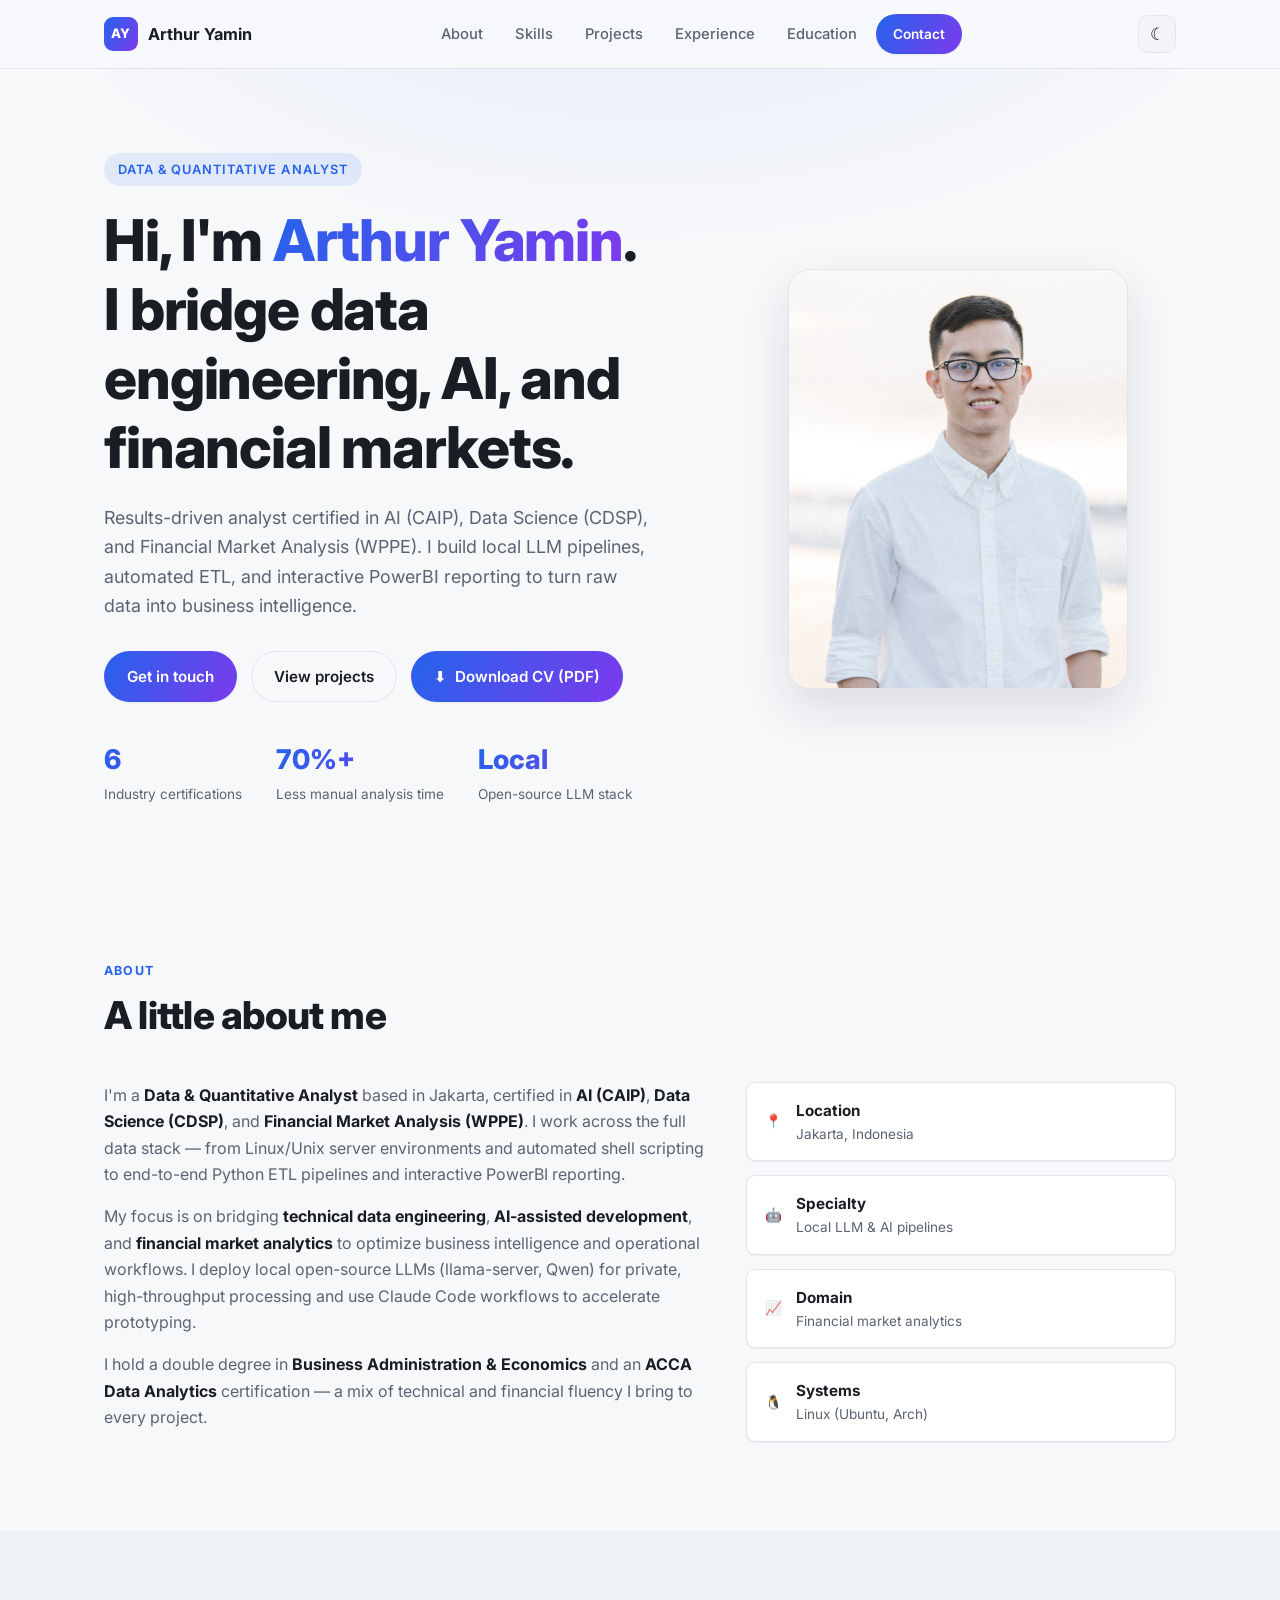
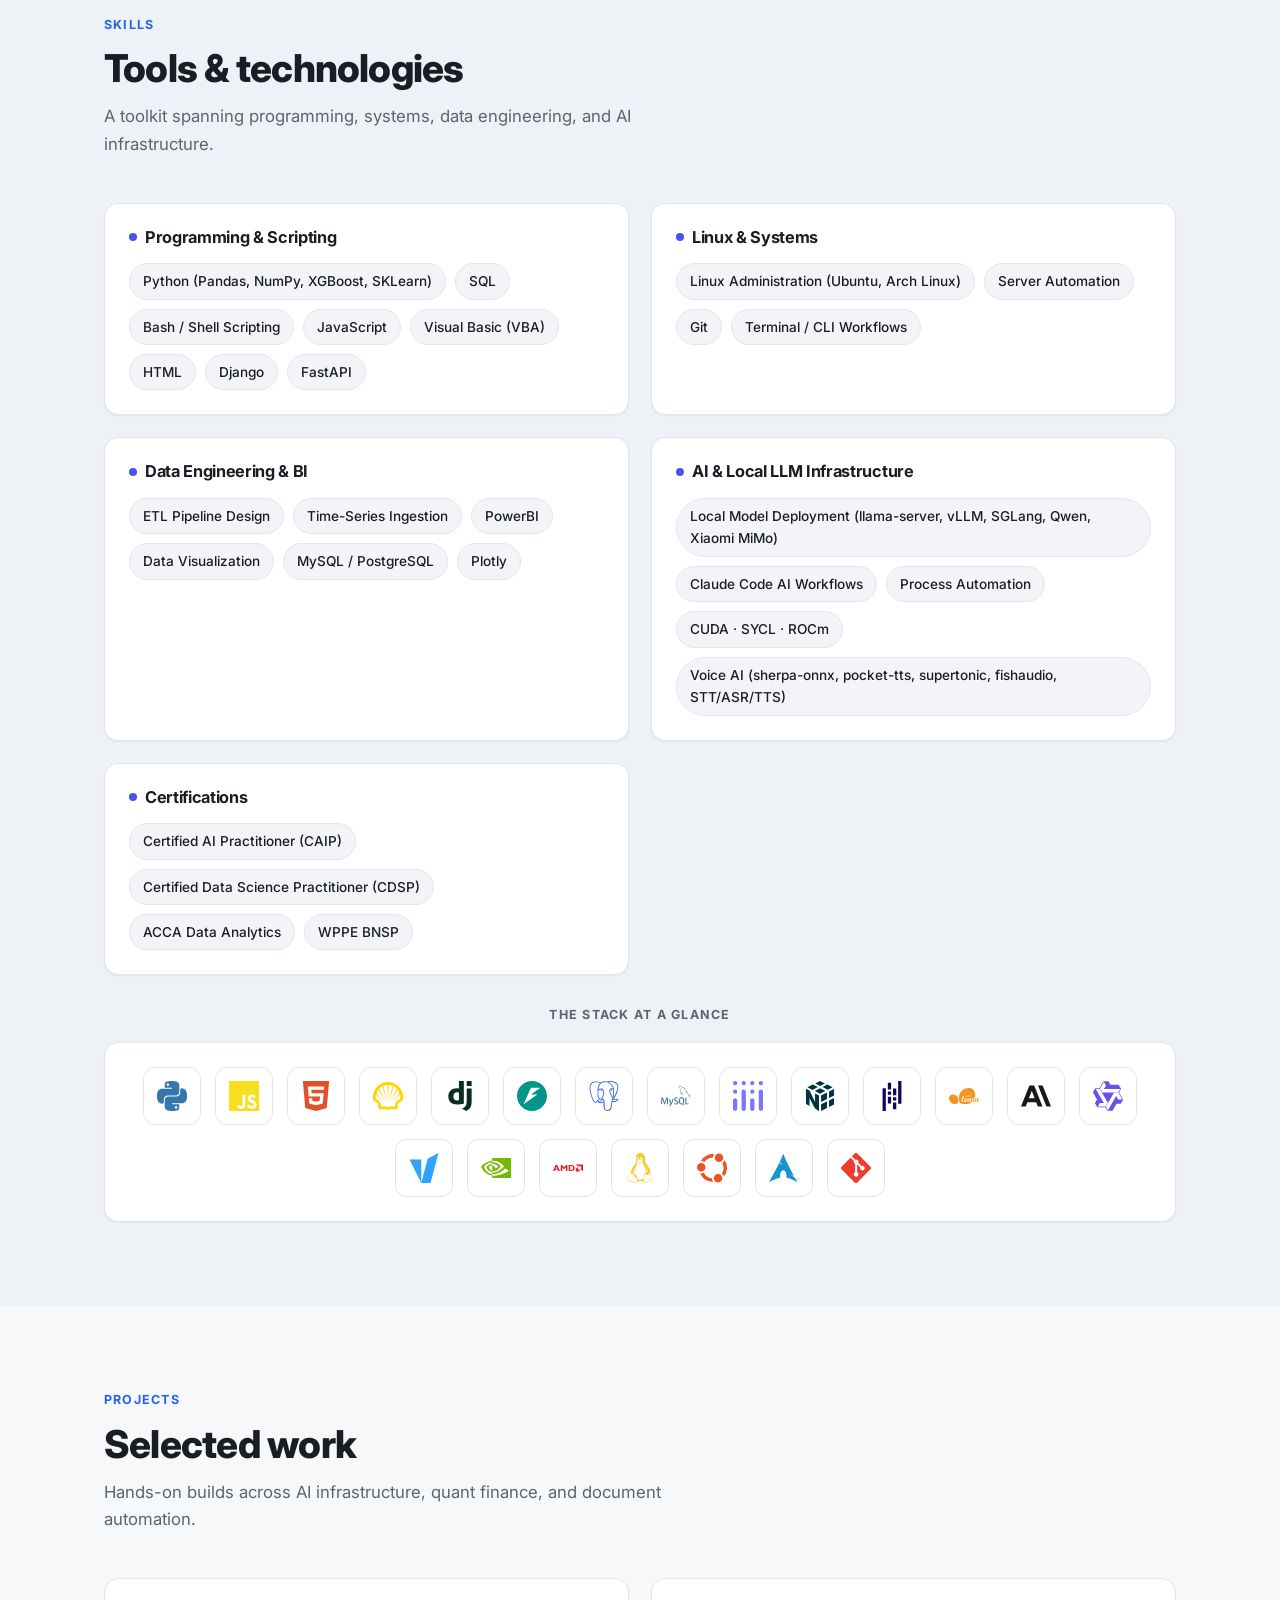
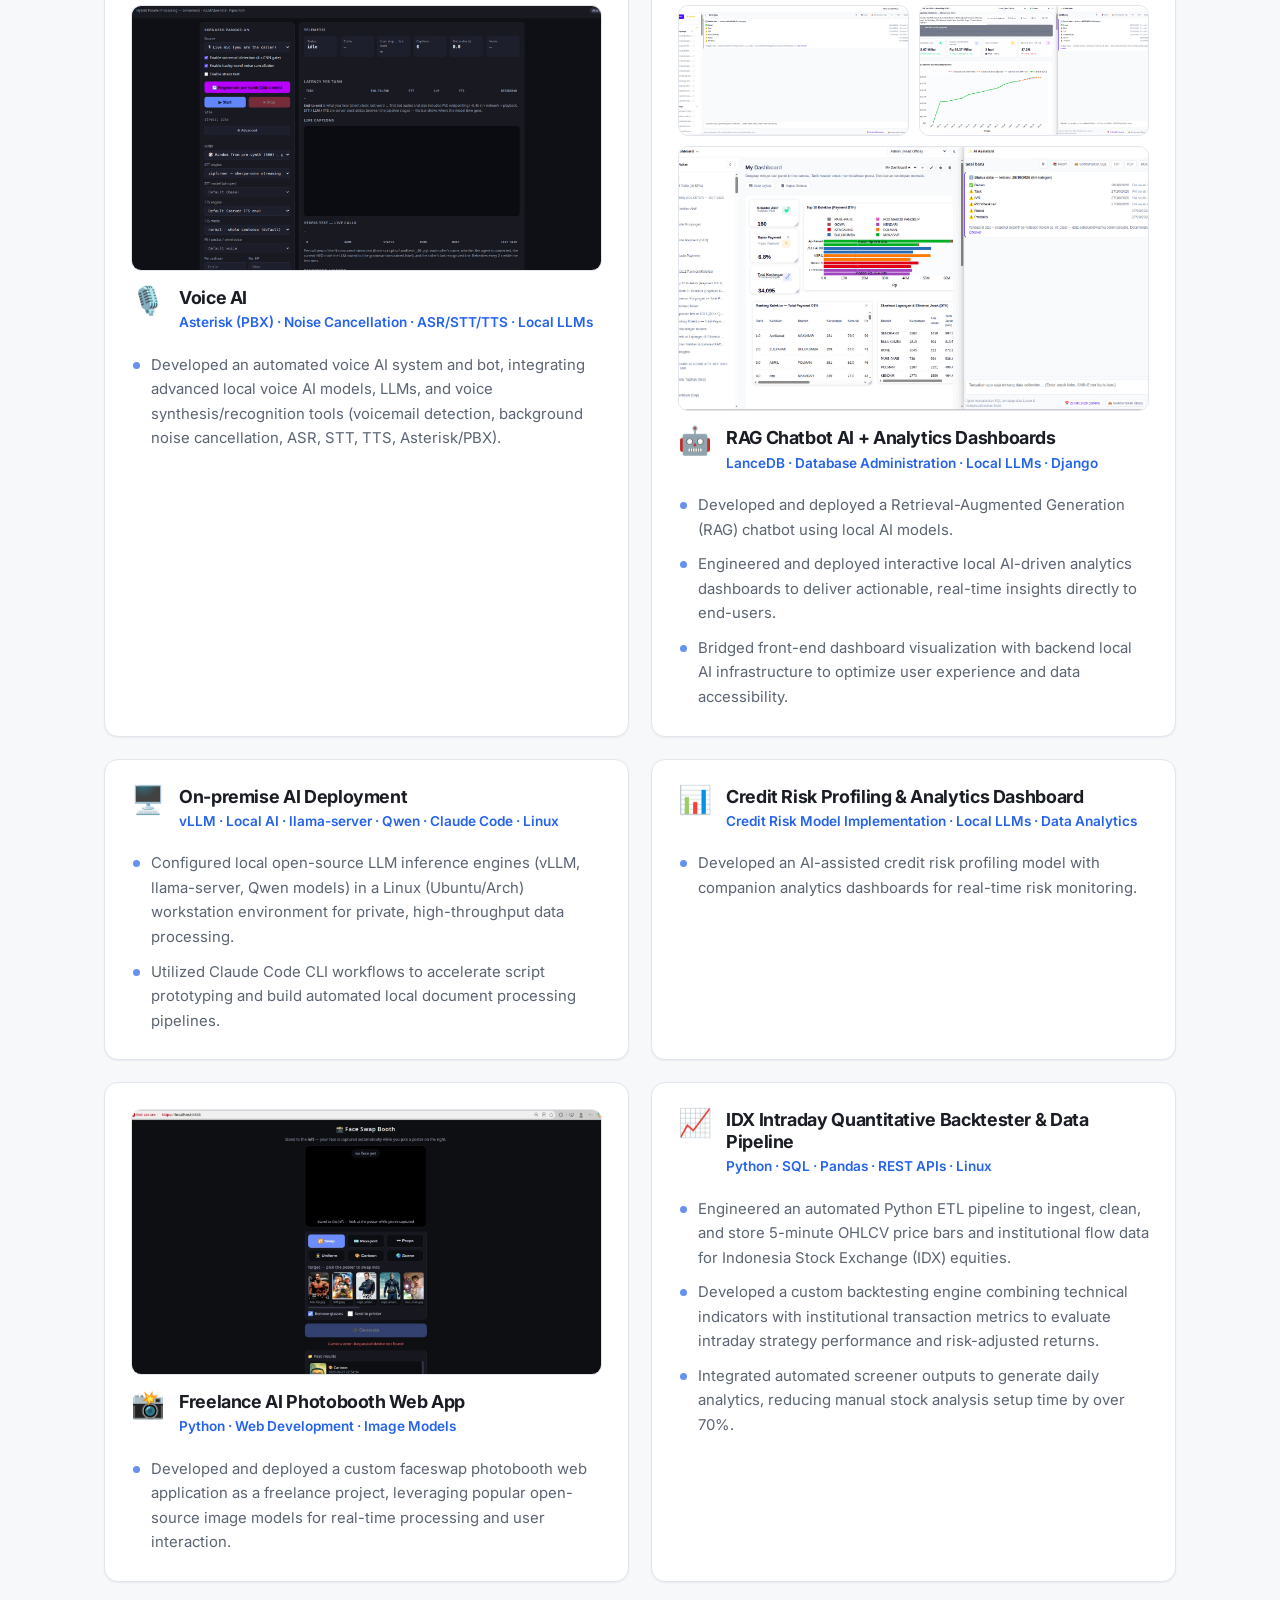
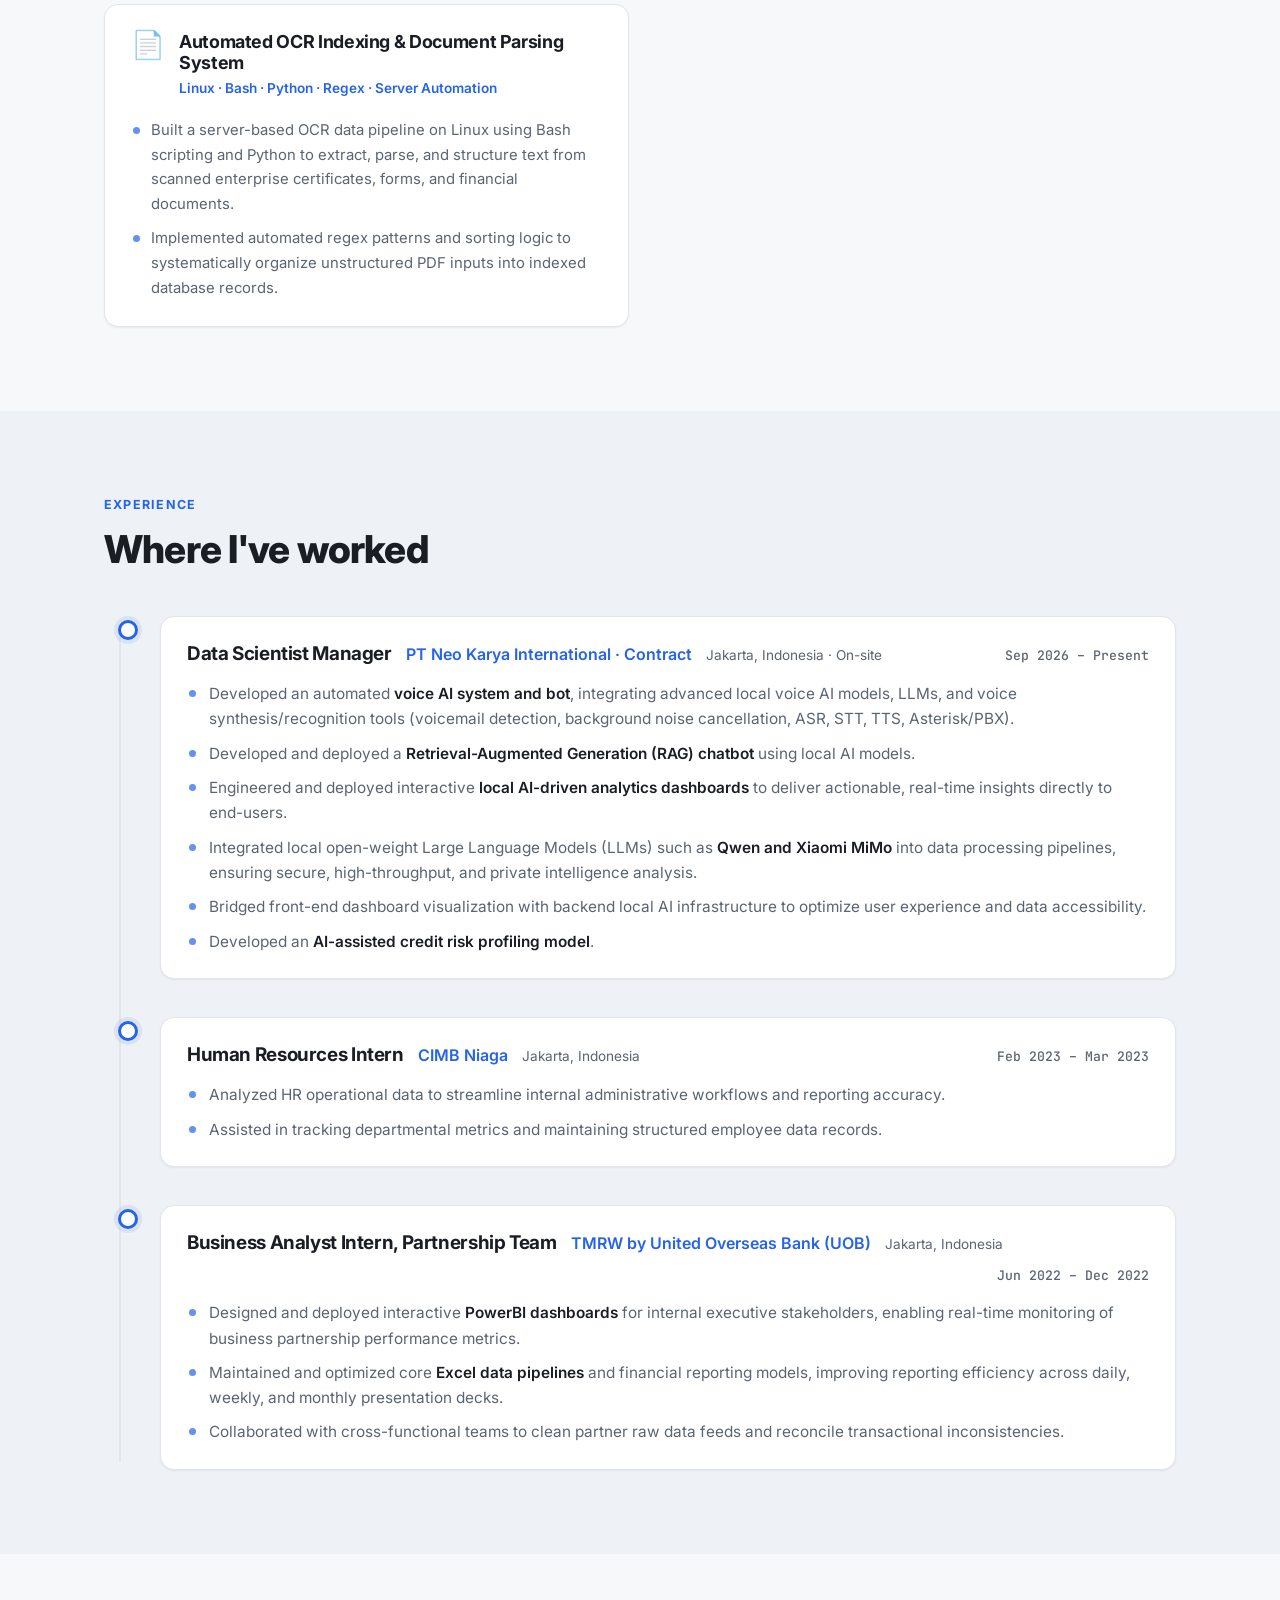
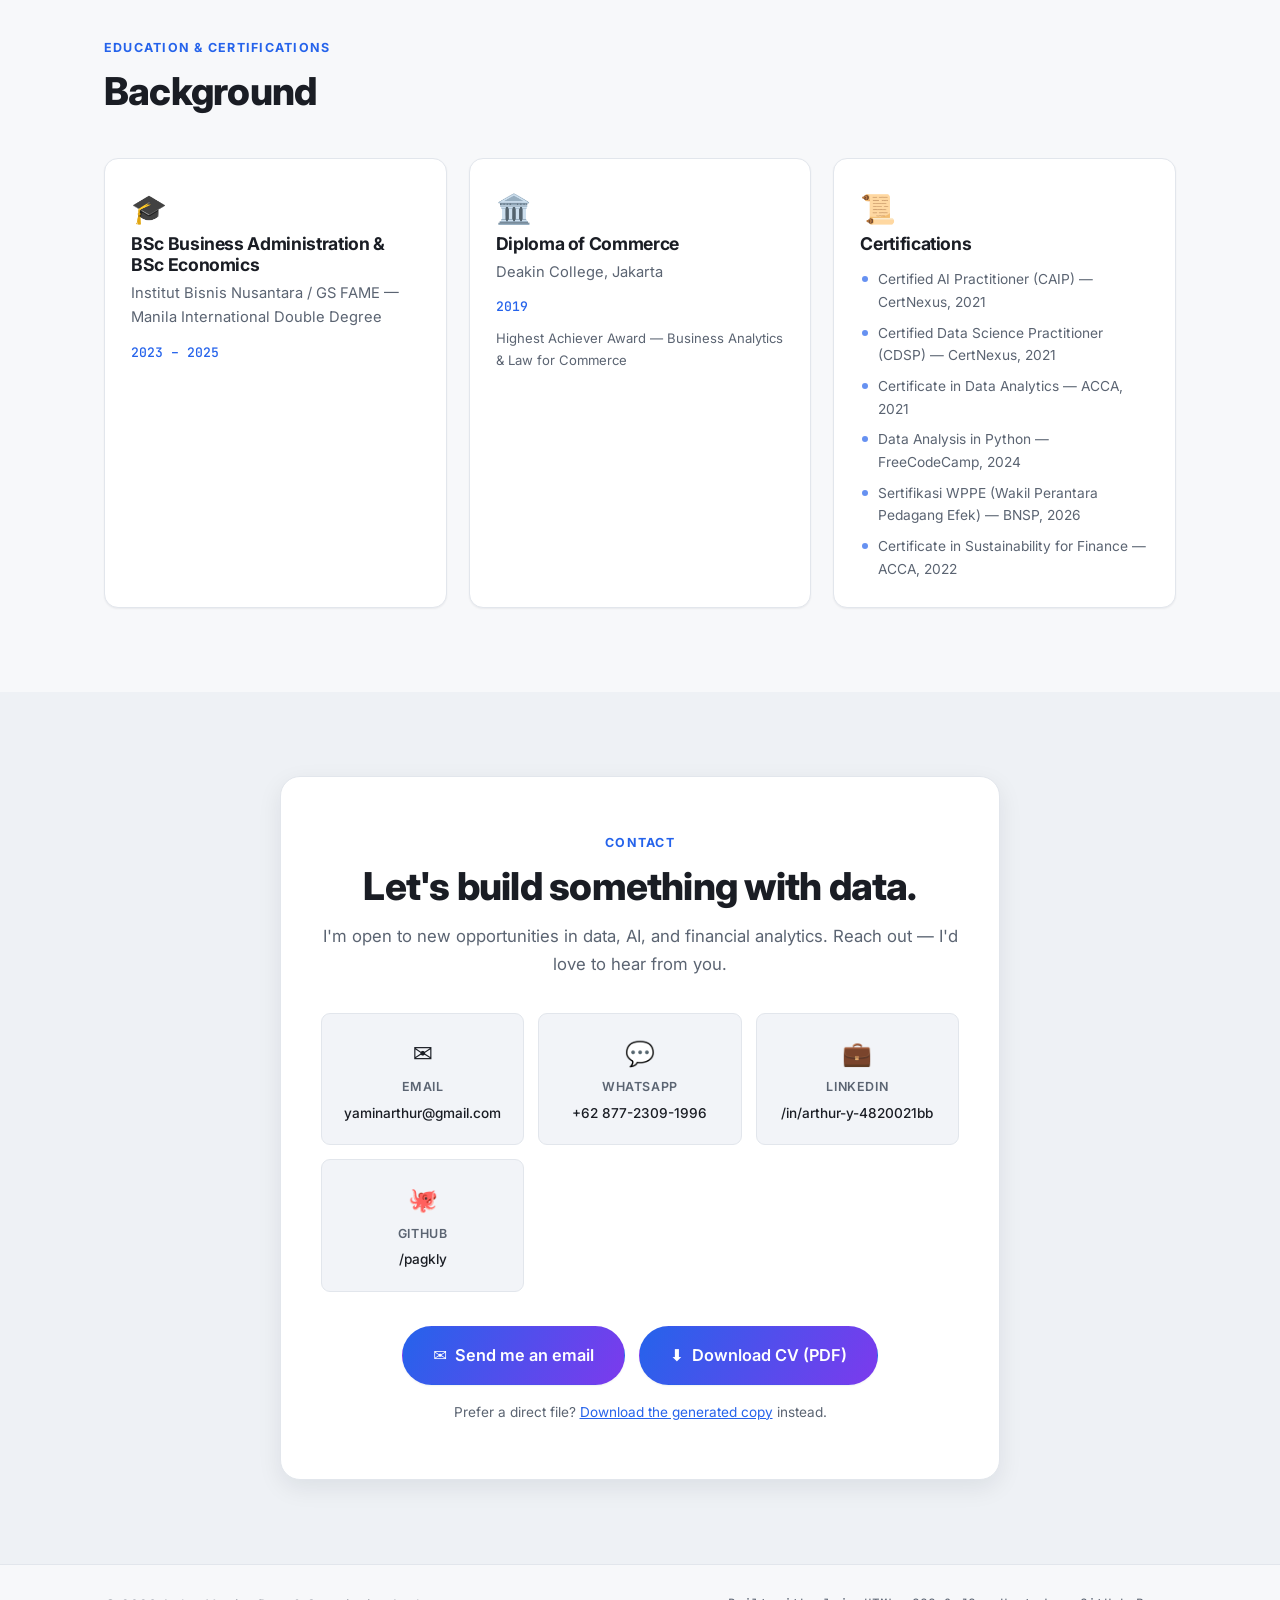
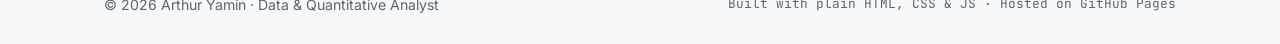
==== commit 83a7cac1: "Add project screenshots with lightbox" ====
--- a/index.html
+++ b/index.html
@@ -226,6 +226,11 @@
 
         <div class="projects">
           <article class="project-card reveal">
+            <div class="project-card__shots project-card__shots--single">
+              <a class="shot" href="assets/screenshots/voice.jpg">
+                <img src="assets/screenshots/voice.jpg" alt="Voice AI call simulator — scenario controls, per-turn latency telemetry, and live captions" loading="lazy" />
+              </a>
+            </div>
             <div class="project-card__top">
               <span class="project-card__icon" aria-hidden="true">🎙️</span>
               <div>
@@ -239,6 +244,17 @@
           </article>
 
           <article class="project-card reveal">
+            <div class="project-card__shots">
+              <a class="shot" href="assets/screenshots/chat.jpg">
+                <img src="assets/screenshots/chat.jpg" alt="RAG chatbot — natural-language data queries with session history and data status panel" loading="lazy" />
+              </a>
+              <a class="shot" href="assets/screenshots/dashboard.jpg">
+                <img src="assets/screenshots/dashboard.jpg" alt="AI-driven projection dashboard with KPI cards, charts, and embedded AI assistant" loading="lazy" />
+              </a>
+              <a class="shot shot--wide" href="assets/screenshots/dashboard_custom.jpg">
+                <img src="assets/screenshots/dashboard_custom.jpg" alt="Drag-and-drop custom dashboard builder with KPI widgets and live tables" loading="lazy" />
+              </a>
+            </div>
             <div class="project-card__top">
               <span class="project-card__icon" aria-hidden="true">🤖</span>
               <div>
@@ -281,6 +297,11 @@
           </article>
 
           <article class="project-card reveal">
+            <div class="project-card__shots project-card__shots--single">
+              <a class="shot" href="assets/screenshots/photobooth.jpeg">
+                <img src="assets/screenshots/photobooth.jpeg" alt="Face Swap Booth — live camera capture with poster targets and style presets" loading="lazy" />
+              </a>
+            </div>
             <div class="project-card__top">
               <span class="project-card__icon" aria-hidden="true">📸</span>
               <div>
--- a/css/style.css
+++ b/css/style.css
@@ -247,6 +247,19 @@
 .project-card__points li { position: relative; padding-left: 20px; margin-bottom: 10px; color: var(--text-muted); font-size: 0.93rem; }
 .project-card__points li:last-child { margin-bottom: 0; }
 .project-card__points li::before { content: ""; position: absolute; left: 2px; top: 9px; width: 7px; height: 7px; border-radius: 50%; background: var(--accent); opacity: 0.7; }
+
+/* Project card screenshots */
+.project-card__shots { display: grid; grid-template-columns: repeat(2, 1fr); gap: 10px; margin-bottom: 16px; }
+.project-card__shots--single { grid-template-columns: 1fr; }
+.project-card__shots .shot { display: block; border: 1px solid var(--border); border-radius: 10px; overflow: hidden; cursor: zoom-in; background: var(--surface); }
+.project-card__shots .shot img { display: block; width: 100%; height: auto; aspect-ratio: 16 / 9; object-fit: cover; object-position: center top; transition: transform 0.25s ease; }
+.project-card__shots .shot:hover img { transform: scale(1.04); }
+.project-card__shots .shot--wide { grid-column: 1 / -1; }
+
+/* Screenshot lightbox */
+.lightbox { position: fixed; inset: 0; z-index: 200; display: none; place-items: center; padding: 28px; background: rgba(10, 12, 18, 0.9); backdrop-filter: blur(4px); cursor: zoom-out; }
+.lightbox.is-open { display: grid; }
+.lightbox img { max-width: 100%; max-height: 100%; width: auto; height: auto; border-radius: 10px; box-shadow: 0 24px 80px rgba(0, 0, 0, 0.55); }
 
 /* ---------- Education ---------- */
 .edu-grid { display: grid; grid-template-columns: repeat(3, 1fr); gap: 22px; }
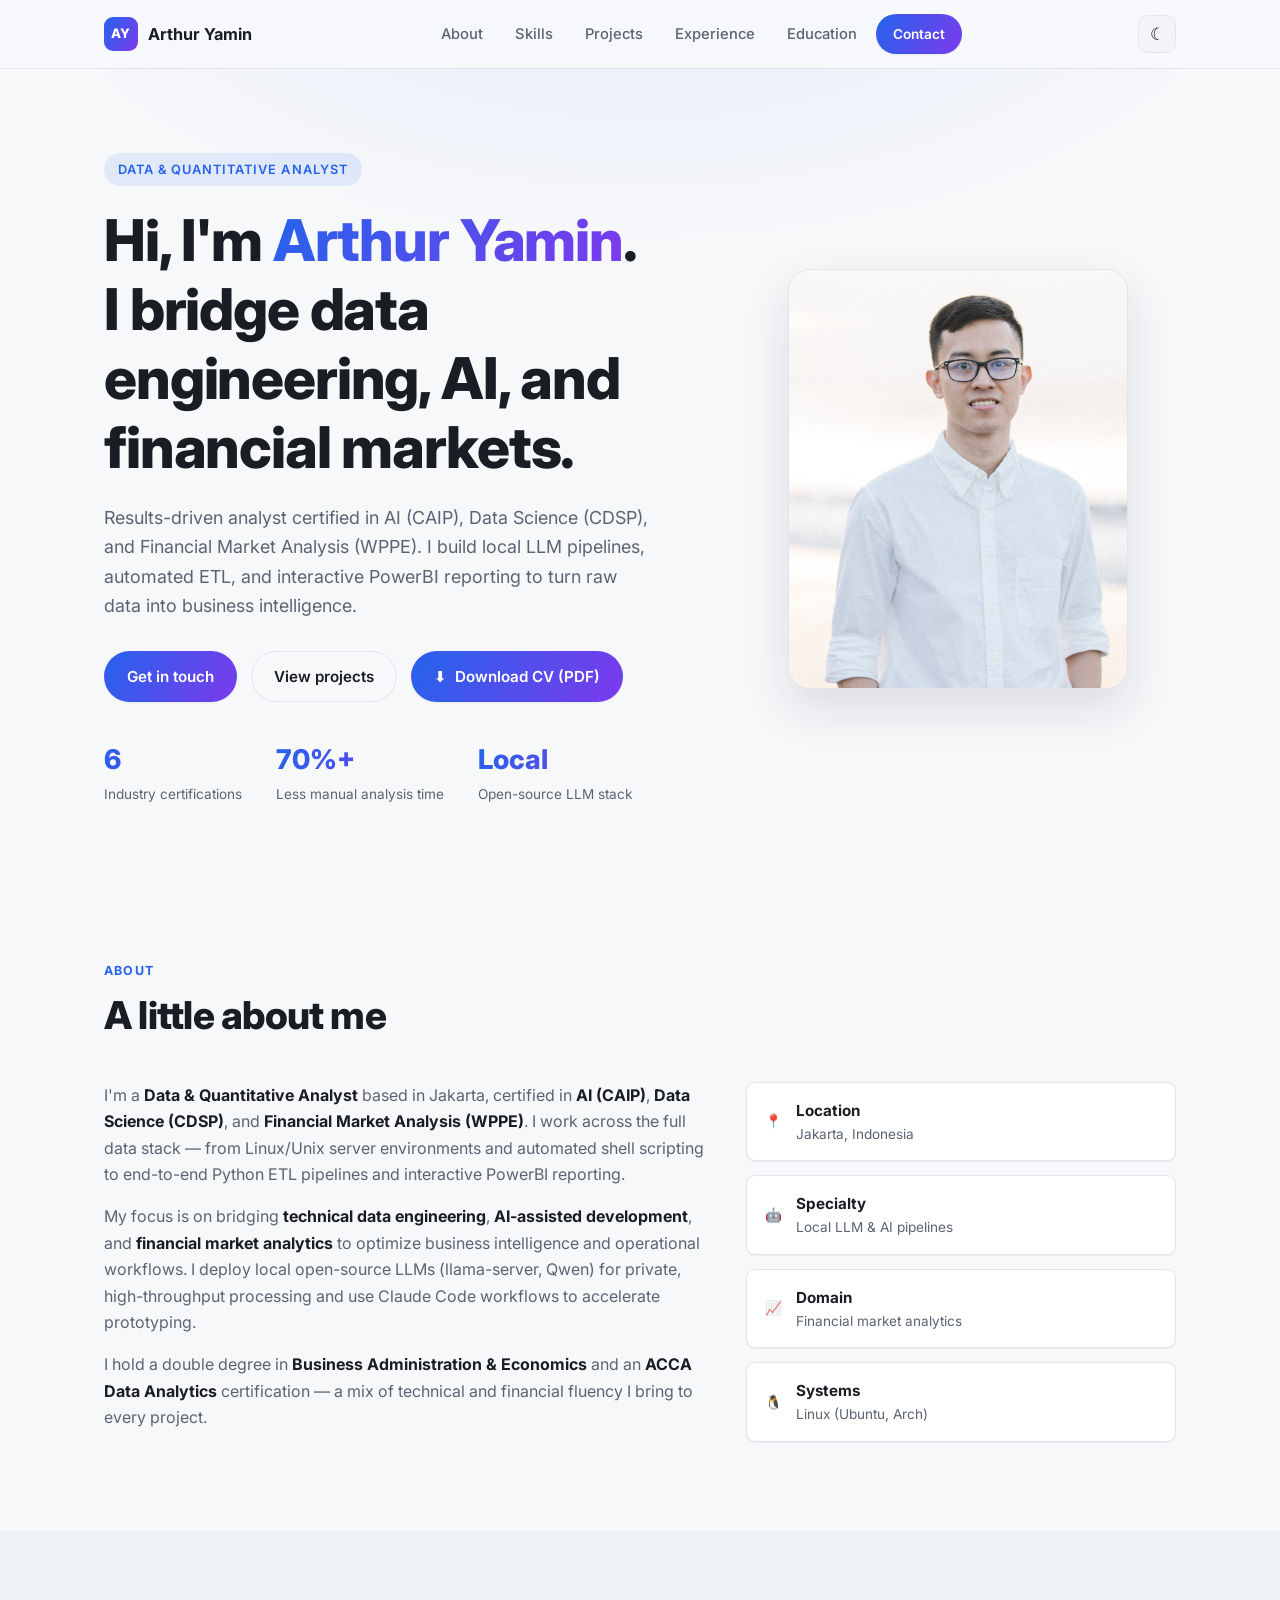
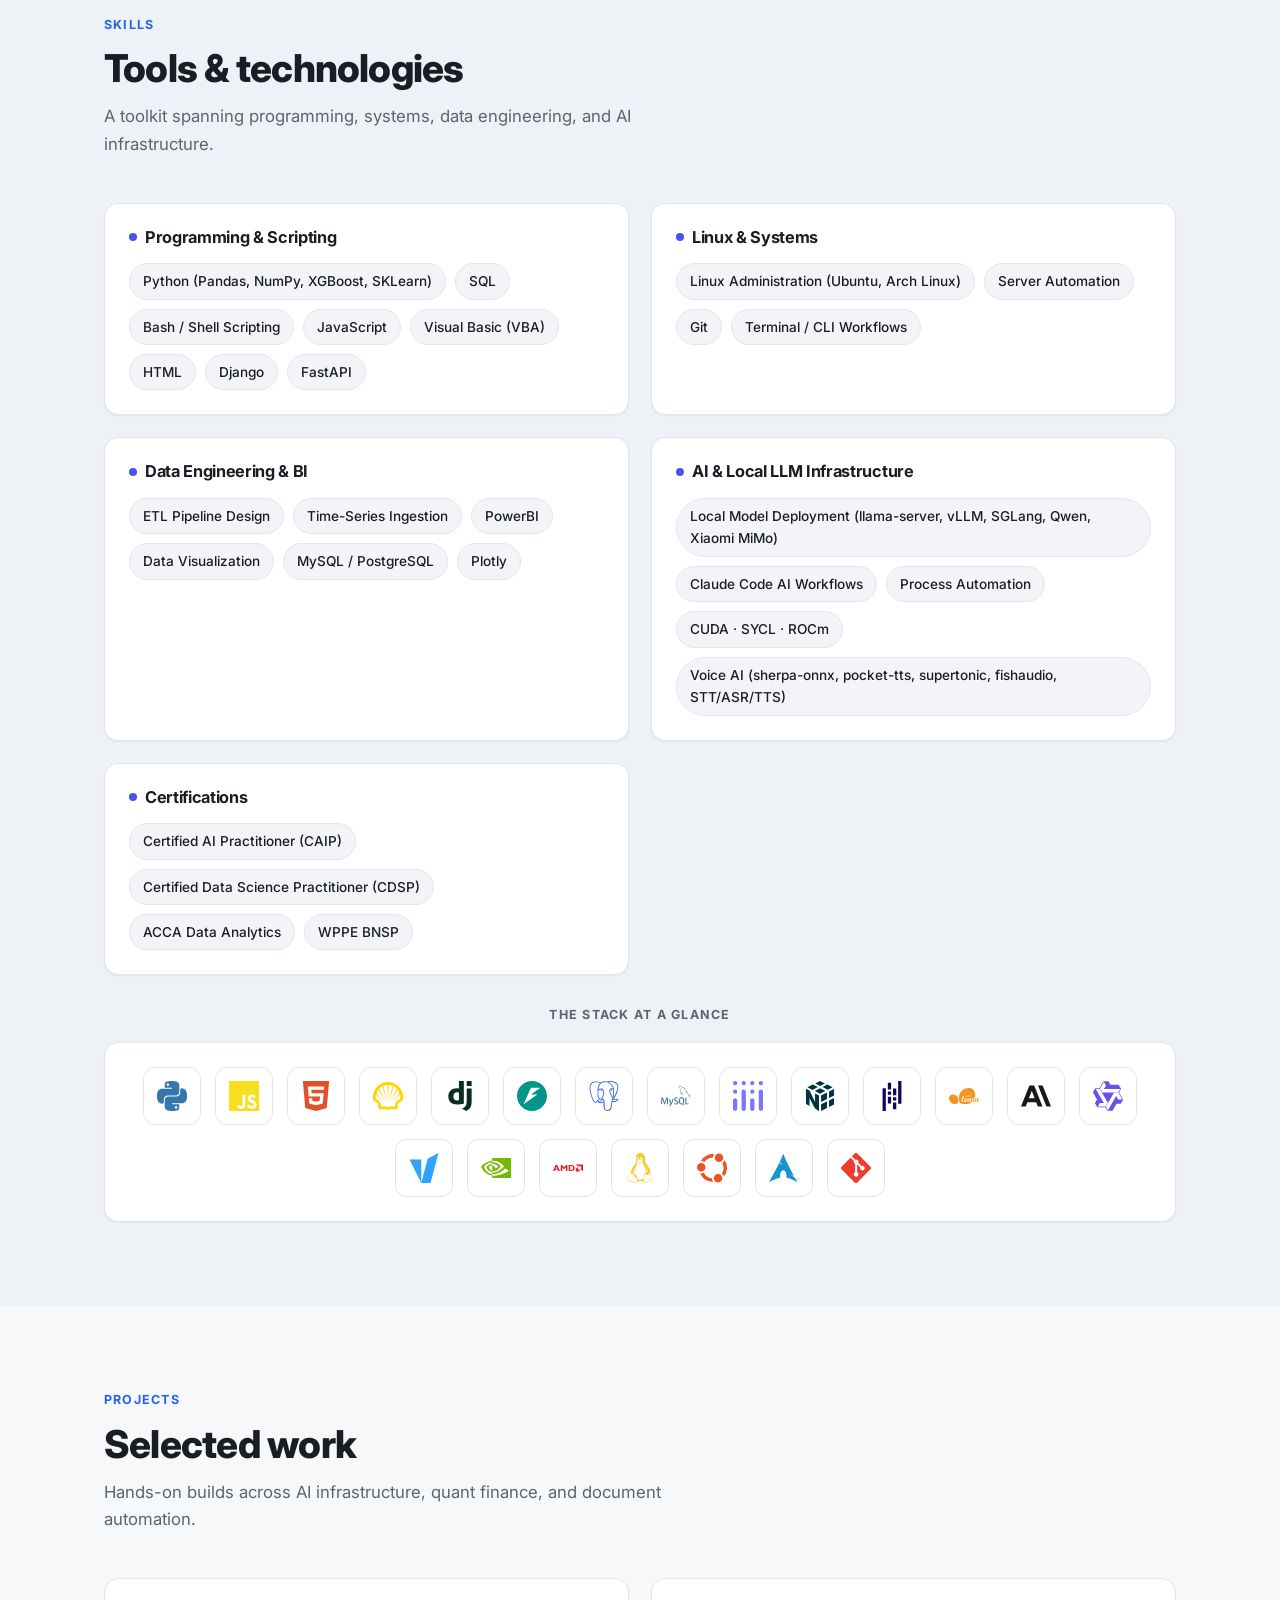
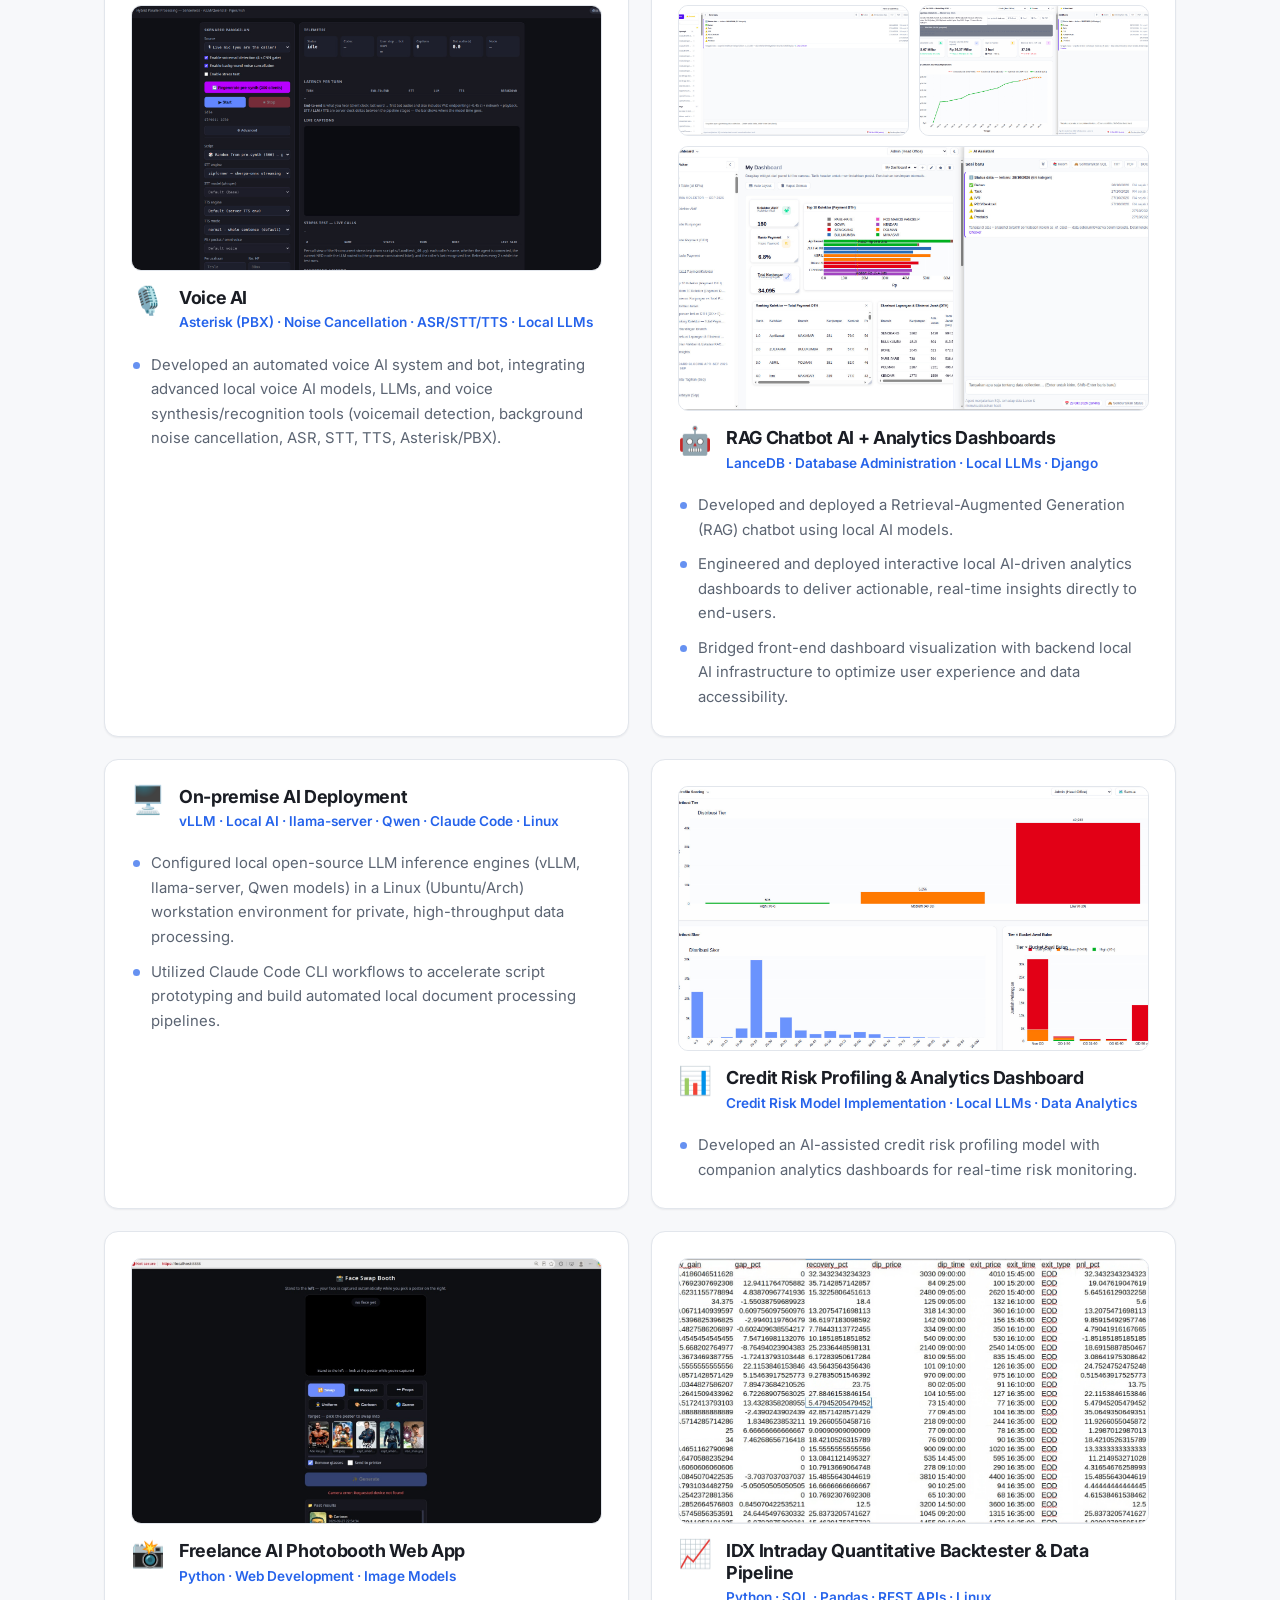
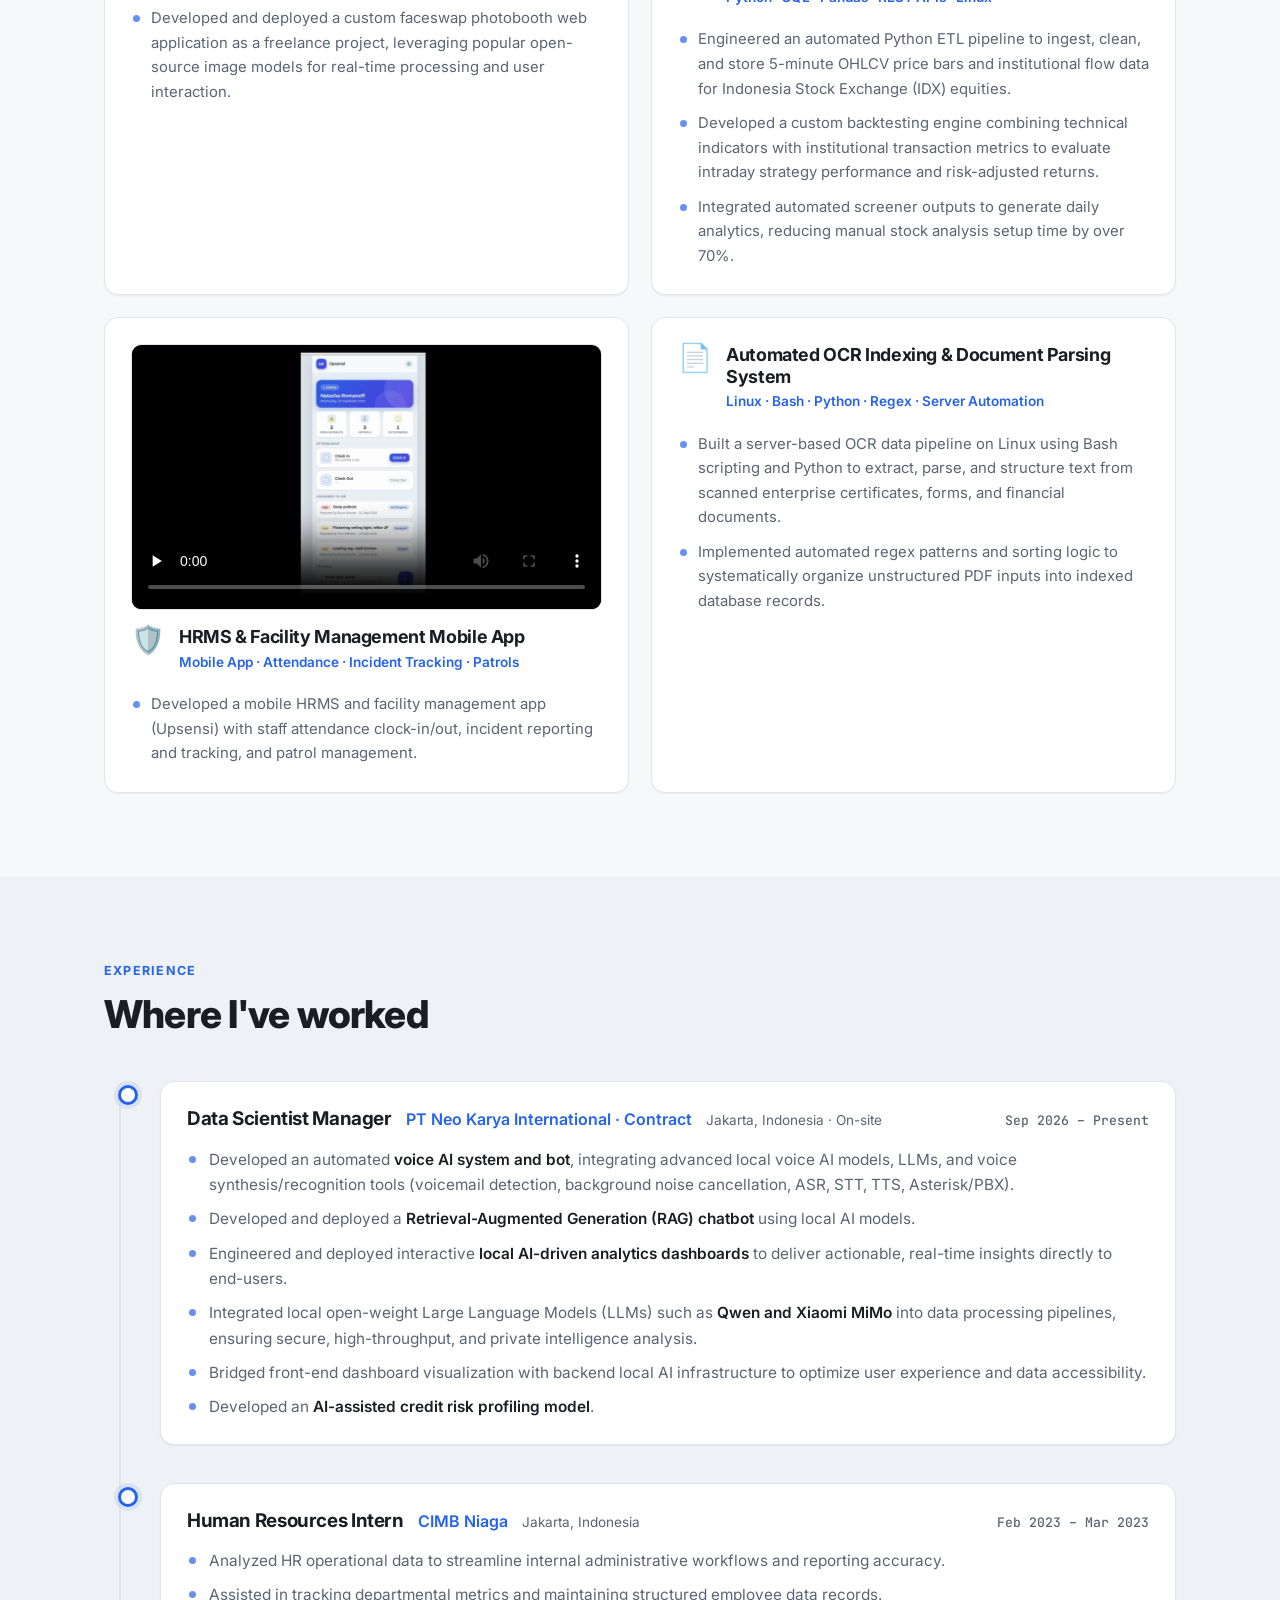
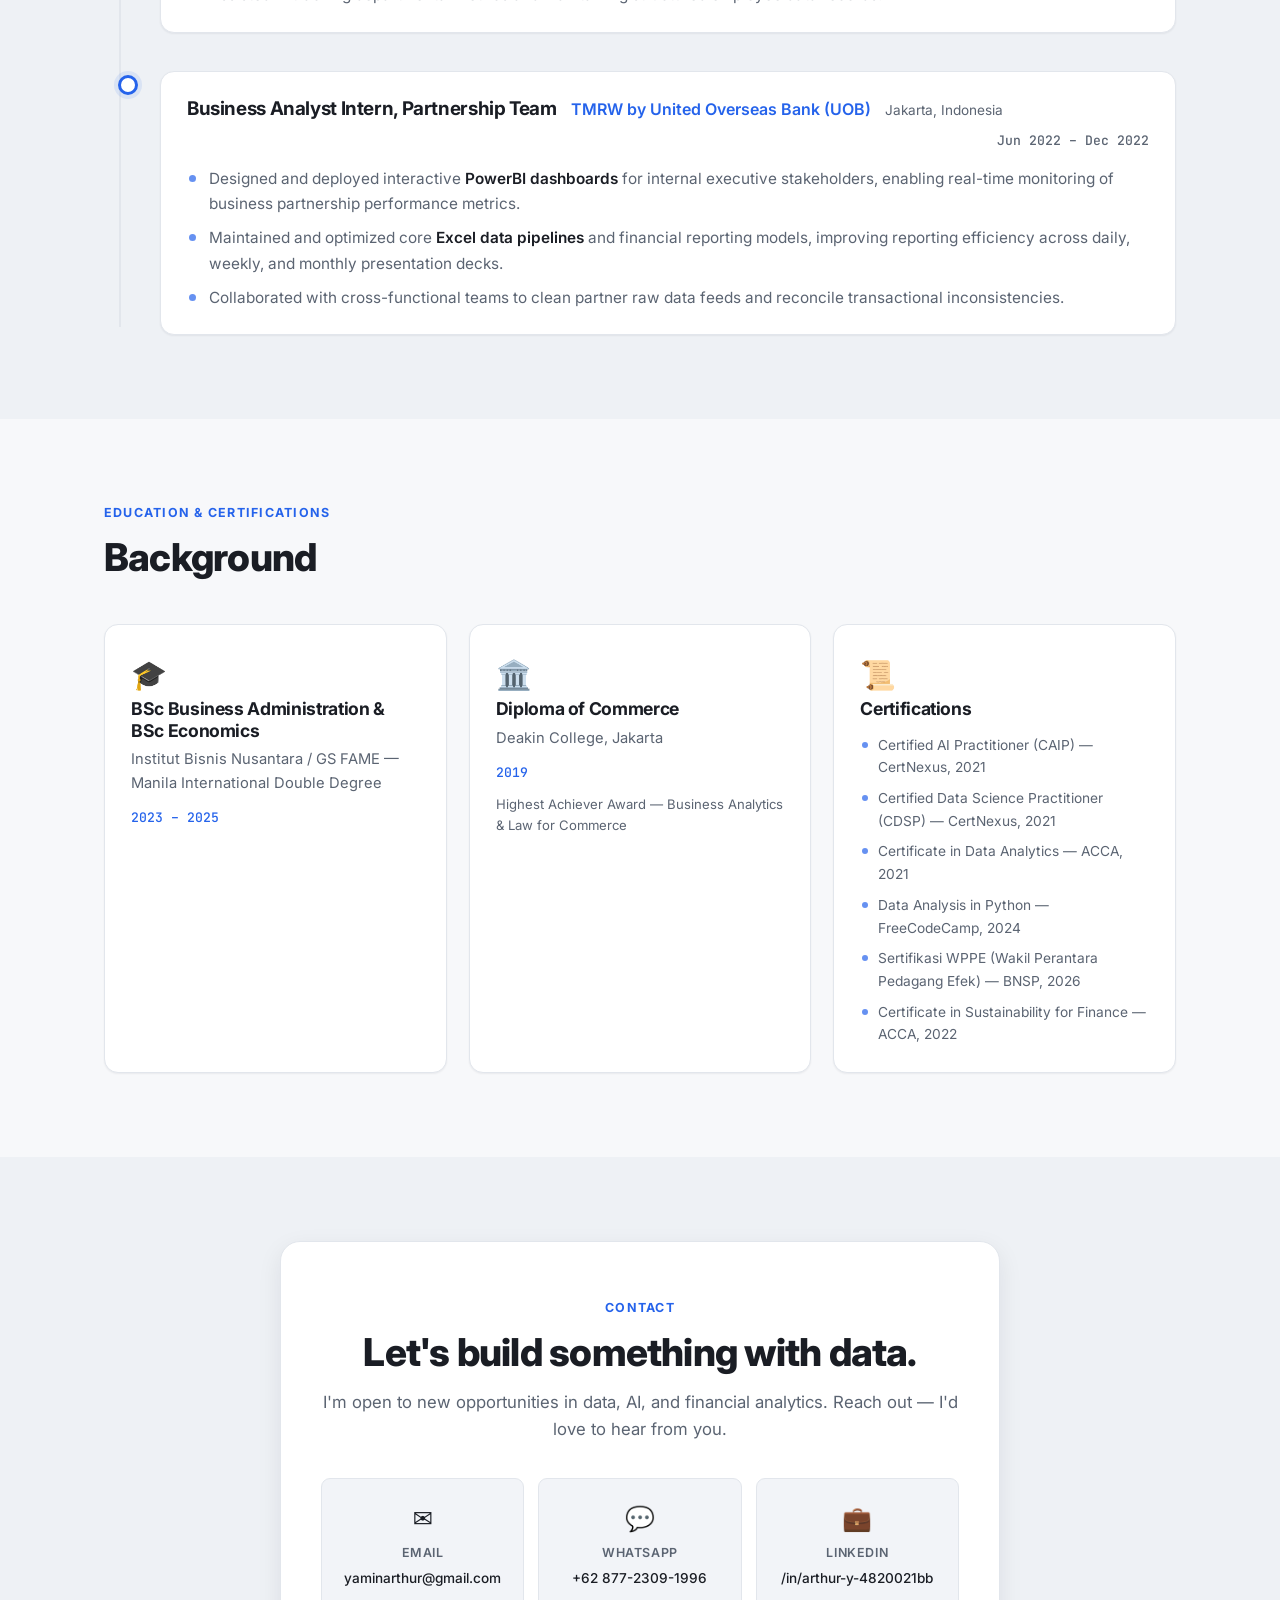
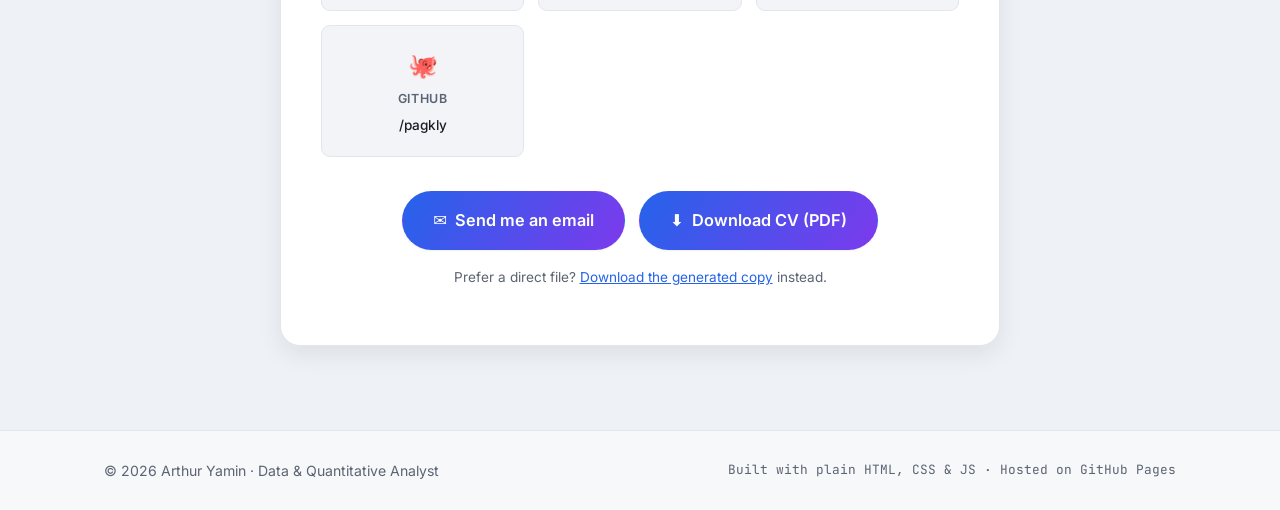
==== commit 8327ceca: "Add project screenshots, HRMS video card, and lightbox" ====
--- a/index.html
+++ b/index.html
@@ -284,6 +284,11 @@
           </article>
 
           <article class="project-card reveal">
+            <div class="project-card__shots project-card__shots--single">
+              <a class="shot" href="assets/screenshots/credit_scoring_profiling.jpg">
+                <img src="assets/screenshots/credit_scoring_profiling.jpg" alt="Profile Scoring dashboard — customer tier distribution and score analytics" loading="lazy" />
+              </a>
+            </div>
             <div class="project-card__top">
               <span class="project-card__icon" aria-hidden="true">📊</span>
               <div>
@@ -315,6 +320,11 @@
           </article>
 
           <article class="project-card reveal">
+            <div class="project-card__shots project-card__shots--single">
+              <a class="shot" href="assets/screenshots/idx_backtest.jpg">
+                <img src="assets/screenshots/idx_backtest.jpg" alt="Intraday backtest results — per-trade P&amp;L, exit timing, and net returns" loading="lazy" />
+              </a>
+            </div>
             <div class="project-card__top">
               <span class="project-card__icon" aria-hidden="true">📈</span>
               <div>
@@ -326,6 +336,26 @@
               <li>Engineered an automated Python ETL pipeline to ingest, clean, and store 5-minute OHLCV price bars and institutional flow data for Indonesia Stock Exchange (IDX) equities.</li>
               <li>Developed a custom backtesting engine combining technical indicators with institutional transaction metrics to evaluate intraday strategy performance and risk-adjusted returns.</li>
               <li>Integrated automated screener outputs to generate daily analytics, reducing manual stock analysis setup time by over 70%.</li>
+            </ul>
+          </article>
+
+          <article class="project-card reveal">
+            <div class="project-card__shots project-card__shots--single">
+              <div class="shot shot--video">
+                <video controls preload="none" poster="assets/screenshots/hrms_poster.jpg">
+                  <source src="assets/screenshots/UI_HRMS.mp4" type="video/mp4" />
+                </video>
+              </div>
+            </div>
+            <div class="project-card__top">
+              <span class="project-card__icon" aria-hidden="true">🛡️</span>
+              <div>
+                <h3 class="project-card__title">HRMS &amp; Facility Management Mobile App</h3>
+                <span class="project-card__org">Mobile App · Attendance · Incident Tracking · Patrols</span>
+              </div>
+            </div>
+            <ul class="project-card__points">
+              <li>Developed a mobile HRMS and facility management app (Upsensi) with staff attendance clock-in/out, incident reporting and tracking, and patrol management.</li>
             </ul>
           </article>
 
--- a/css/style.css
+++ b/css/style.css
@@ -255,6 +255,8 @@
 .project-card__shots .shot img { display: block; width: 100%; height: auto; aspect-ratio: 16 / 9; object-fit: cover; object-position: center top; transition: transform 0.25s ease; }
 .project-card__shots .shot:hover img { transform: scale(1.04); }
 .project-card__shots .shot--wide { grid-column: 1 / -1; }
+.project-card__shots .shot--video { cursor: default; }
+.project-card__shots .shot--video video { display: block; width: 100%; height: auto; aspect-ratio: 16 / 9; object-fit: cover; background: #000; }
 
 /* Screenshot lightbox */
 .lightbox { position: fixed; inset: 0; z-index: 200; display: none; place-items: center; padding: 28px; background: rgba(10, 12, 18, 0.9); backdrop-filter: blur(4px); cursor: zoom-out; }
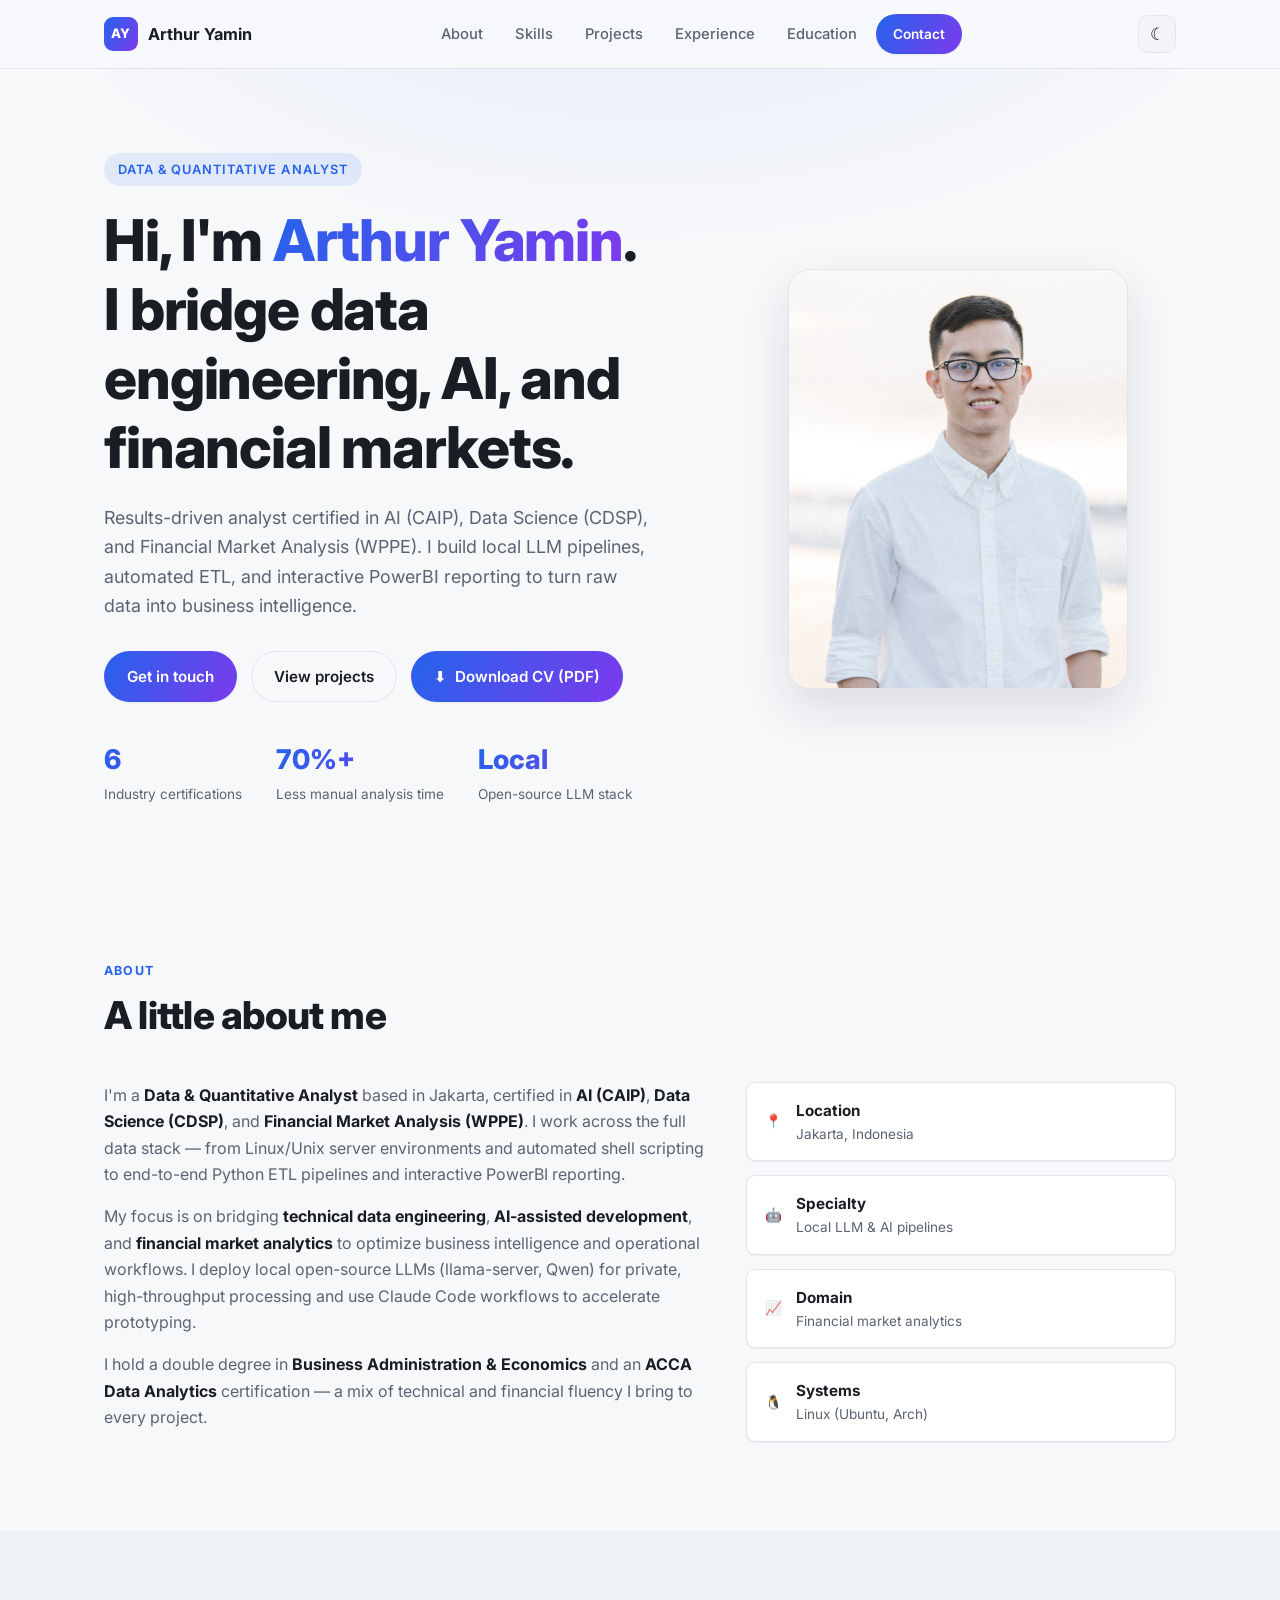
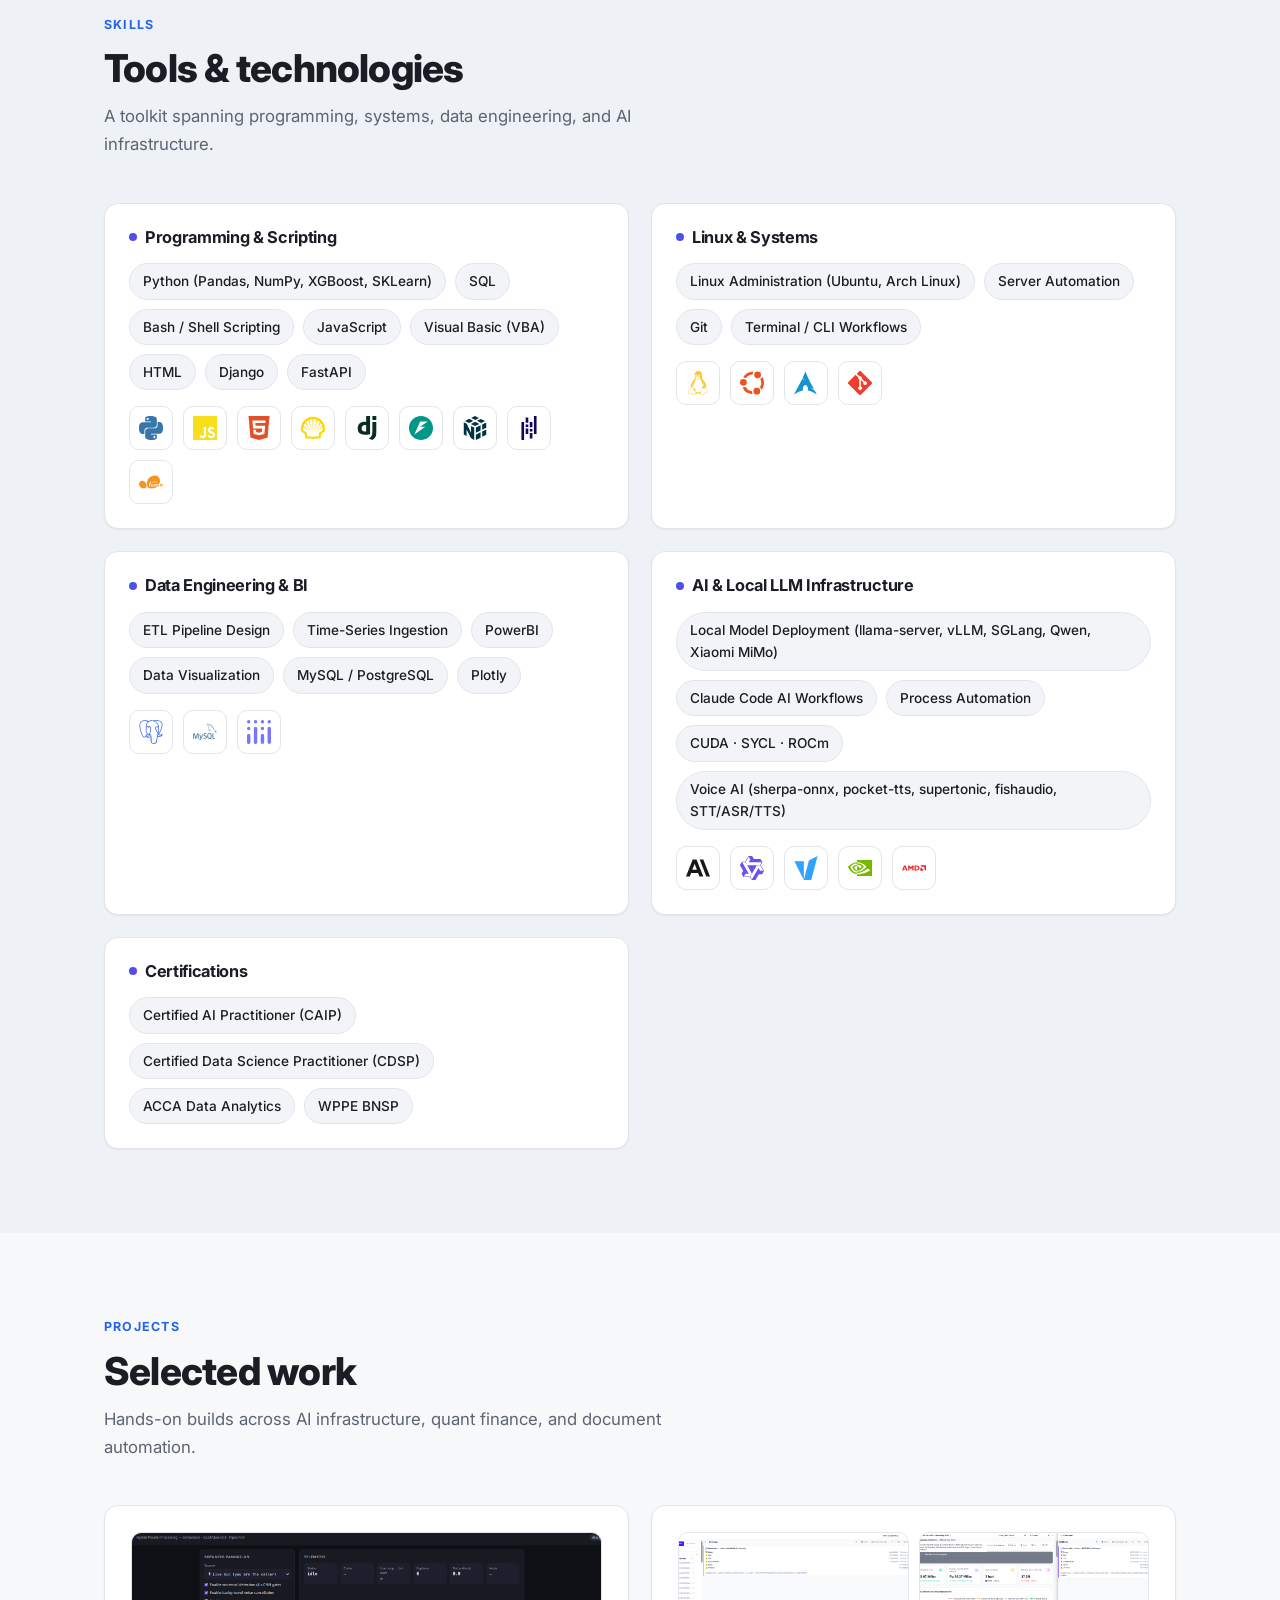
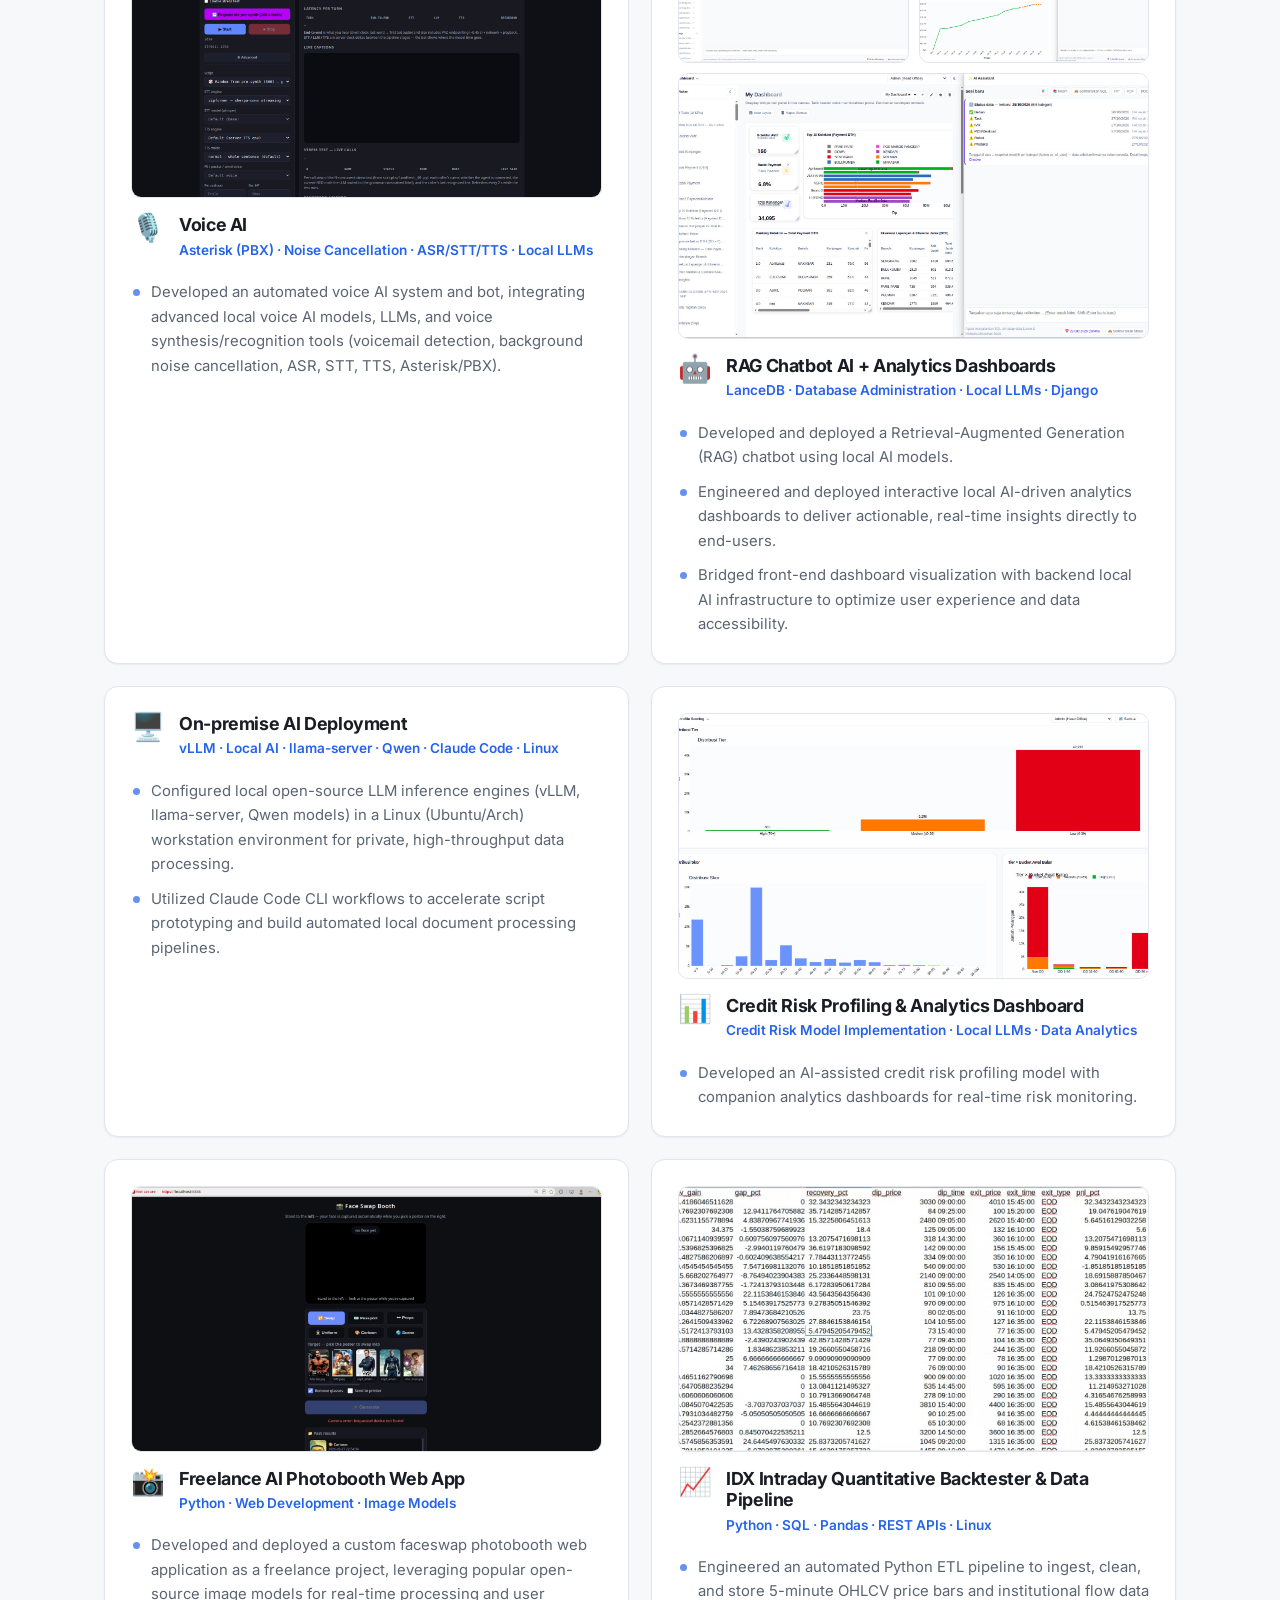
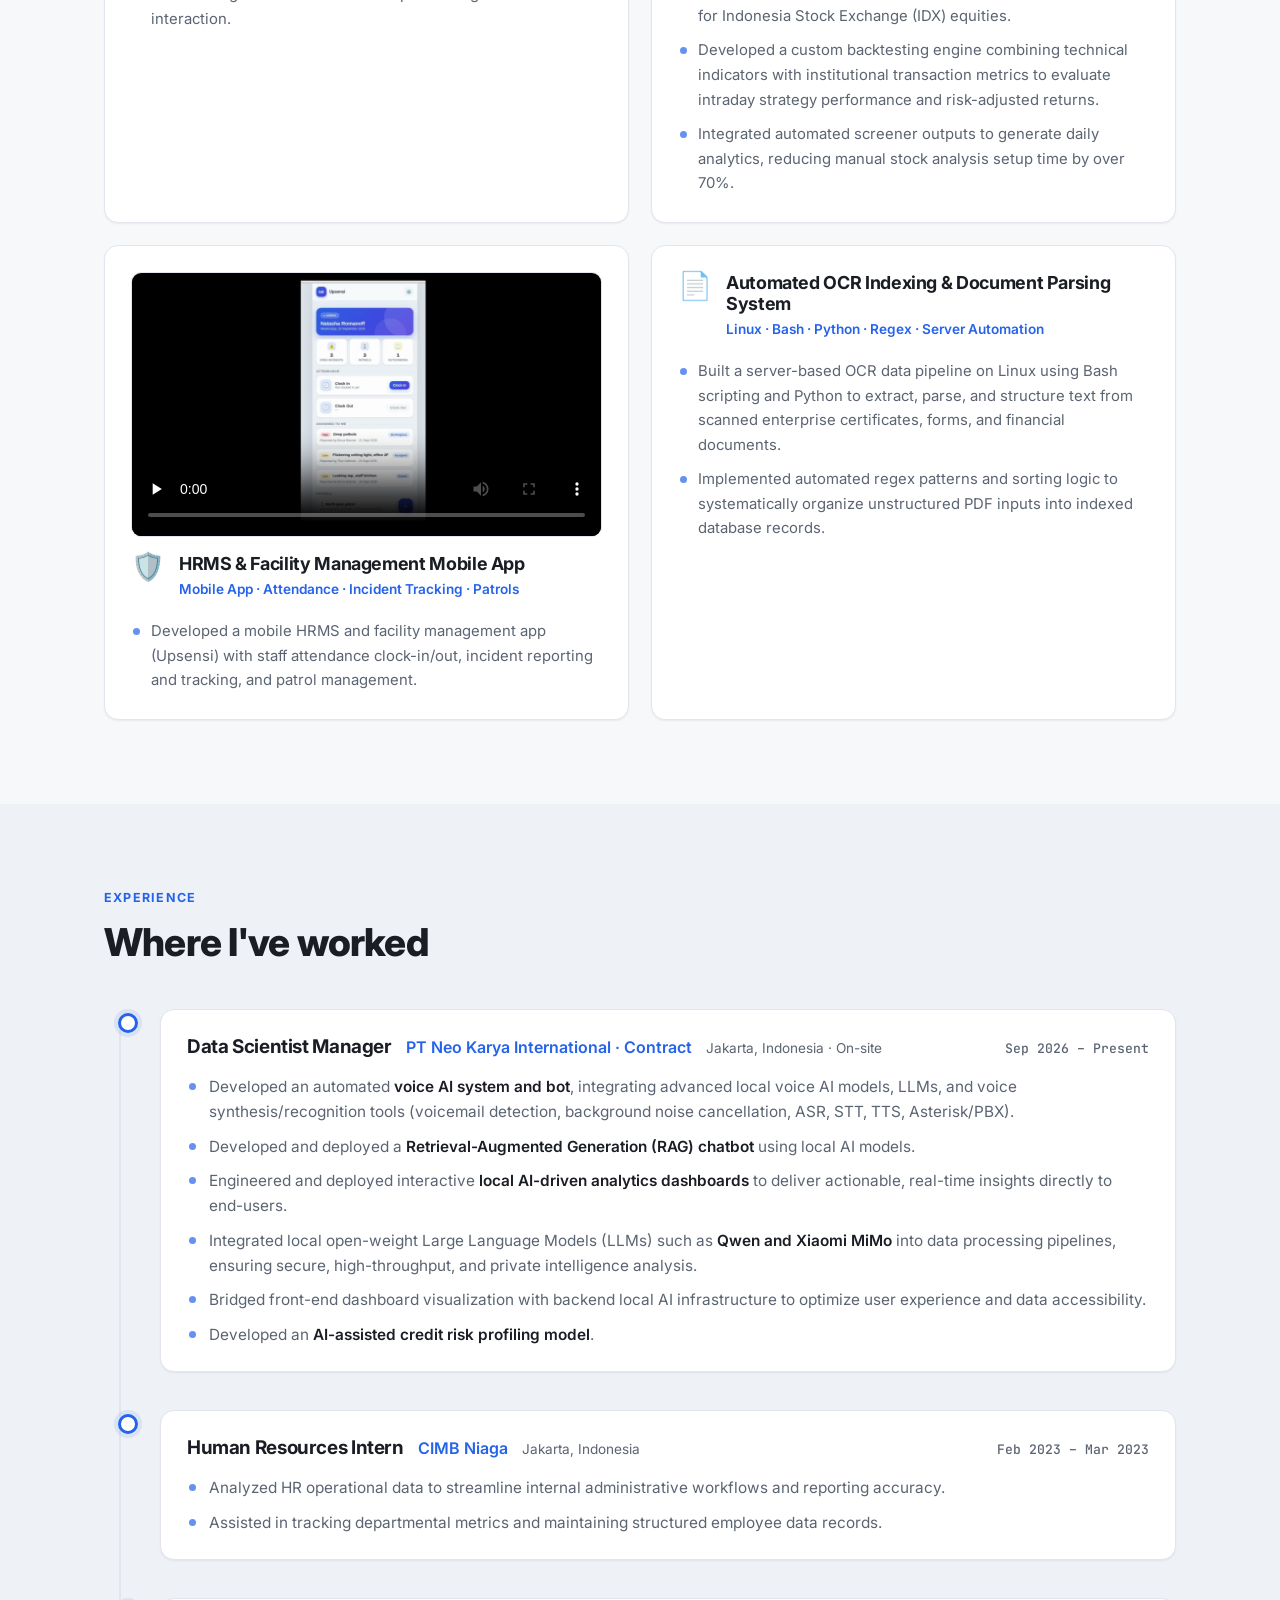
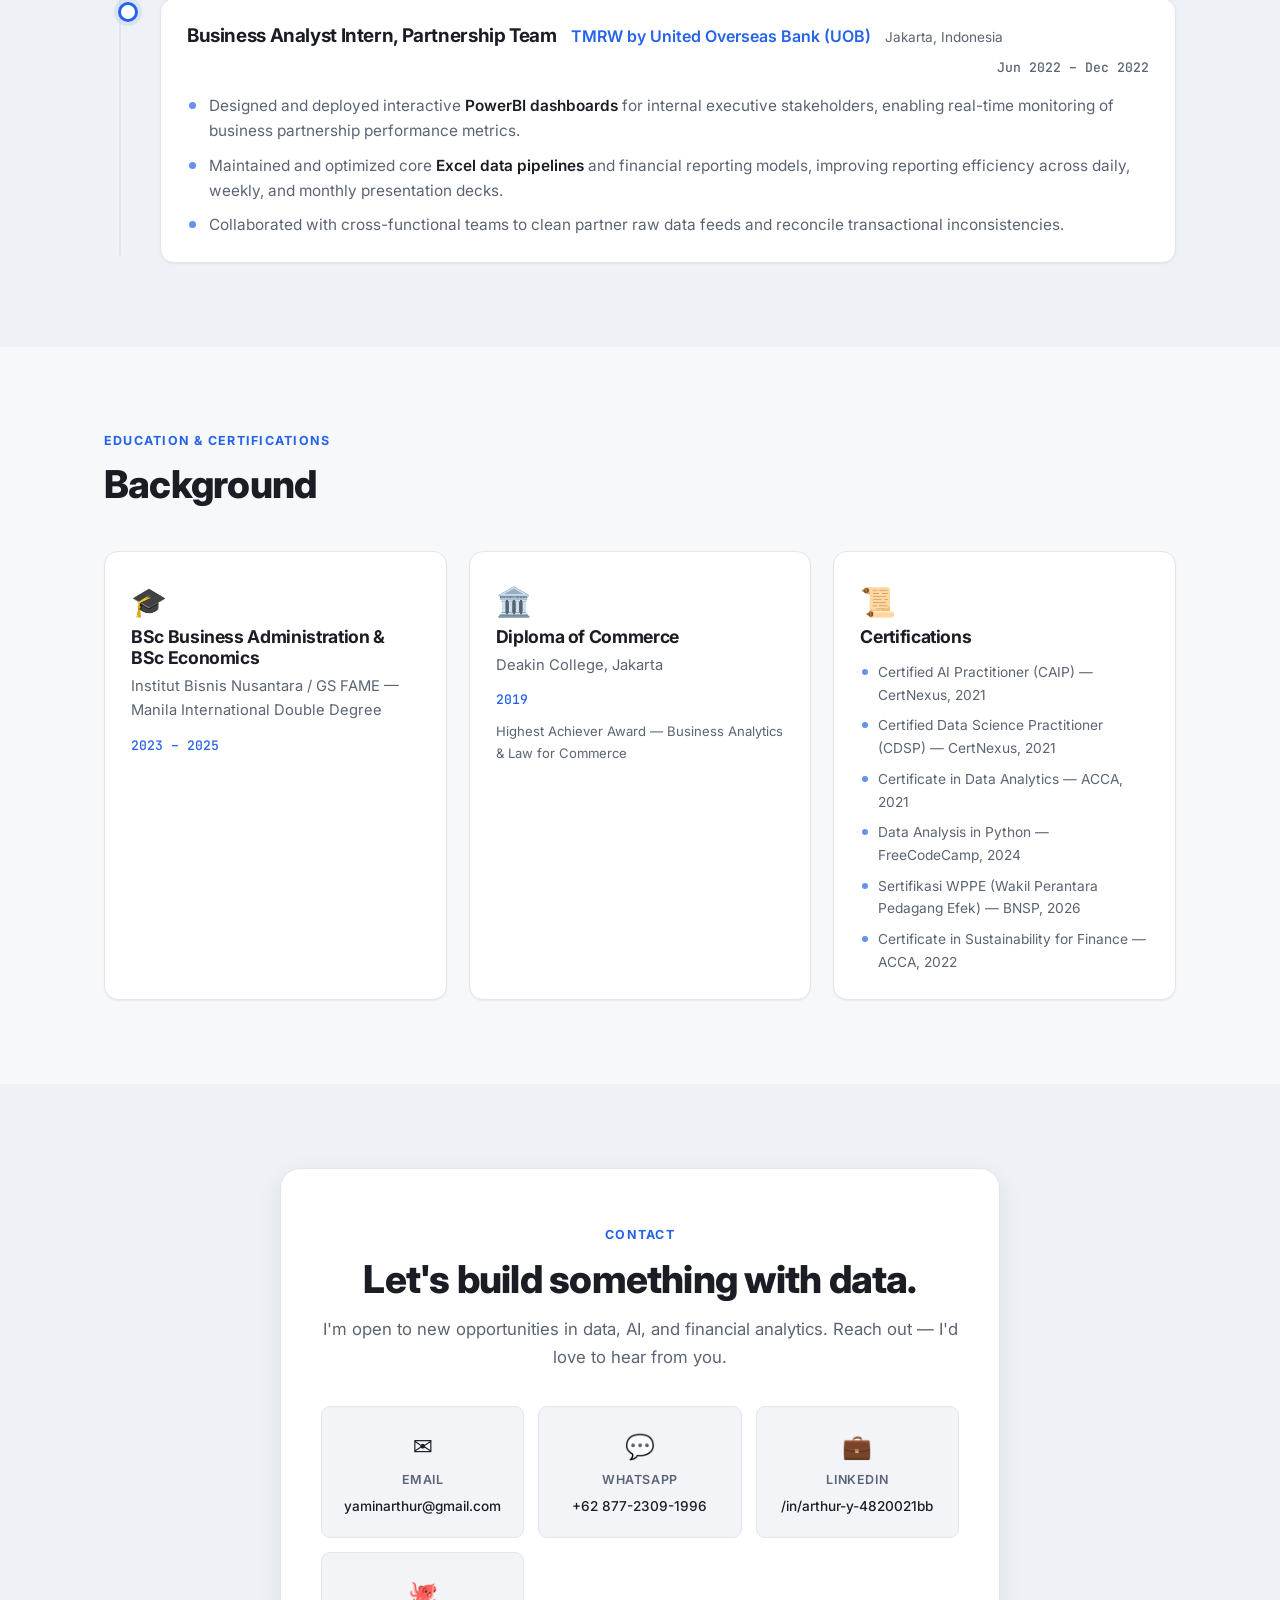
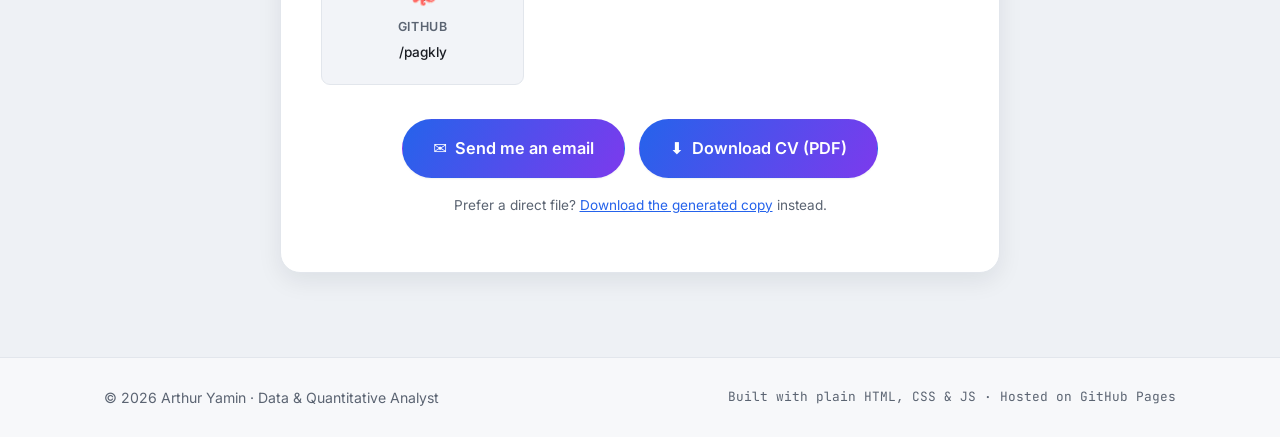
==== commit 7845b594: "Merge tool logos into skill groups" ====
--- a/index.html
+++ b/index.html
@@ -149,6 +149,17 @@
               <li>Bash / Shell Scripting</li><li>JavaScript</li><li>Visual Basic (VBA)</li><li>HTML</li>
               <li>Django</li><li>FastAPI</li>
             </ul>
+            <ul class="skill-group__logos">
+              <li class="tool-logo" title="Python"><img src="assets/logos/python.svg" alt="Python" loading="lazy" /></li>
+              <li class="tool-logo" title="JavaScript"><img src="assets/logos/javascript.svg" alt="JavaScript" loading="lazy" /></li>
+              <li class="tool-logo" title="HTML5"><img src="assets/logos/html5.svg" alt="HTML5" loading="lazy" /></li>
+              <li class="tool-logo" title="Bash / Shell"><img src="assets/logos/shell.svg" alt="Bash / Shell" loading="lazy" /></li>
+              <li class="tool-logo" title="Django"><img src="assets/logos/django.svg" alt="Django" loading="lazy" /></li>
+              <li class="tool-logo" title="FastAPI"><img src="assets/logos/fastapi.svg" alt="FastAPI" loading="lazy" /></li>
+              <li class="tool-logo" title="NumPy"><img src="assets/logos/numpy.svg" alt="NumPy" loading="lazy" /></li>
+              <li class="tool-logo" title="Pandas"><img src="assets/logos/pandas.svg" alt="Pandas" loading="lazy" /></li>
+              <li class="tool-logo" title="scikit-learn"><img src="assets/logos/scikitlearn.svg" alt="scikit-learn" loading="lazy" /></li>
+            </ul>
           </div>
 
           <div class="skill-group reveal">
@@ -157,6 +168,12 @@
               <li>Linux Administration (Ubuntu, Arch Linux)</li><li>Server Automation</li>
               <li>Git</li><li>Terminal / CLI Workflows</li>
             </ul>
+            <ul class="skill-group__logos">
+              <li class="tool-logo" title="Linux"><img src="assets/logos/linux.svg" alt="Linux" loading="lazy" /></li>
+              <li class="tool-logo" title="Ubuntu"><img src="assets/logos/ubuntu.svg" alt="Ubuntu" loading="lazy" /></li>
+              <li class="tool-logo" title="Arch Linux"><img src="assets/logos/archlinux.svg" alt="Arch Linux" loading="lazy" /></li>
+              <li class="tool-logo" title="Git"><img src="assets/logos/git.svg" alt="Git" loading="lazy" /></li>
+            </ul>
           </div>
 
           <div class="skill-group reveal">
@@ -164,6 +181,11 @@
             <ul class="tags">
               <li>ETL Pipeline Design</li><li>Time-Series Ingestion</li><li>PowerBI</li>
               <li>Data Visualization</li><li>MySQL / PostgreSQL</li><li>Plotly</li>
+            </ul>
+            <ul class="skill-group__logos">
+              <li class="tool-logo" title="PostgreSQL"><img src="assets/logos/postgresql.svg" alt="PostgreSQL" loading="lazy" /></li>
+              <li class="tool-logo" title="MySQL"><img src="assets/logos/mysql.svg" alt="MySQL" loading="lazy" /></li>
+              <li class="tool-logo" title="Plotly"><img src="assets/logos/plotly.svg" alt="Plotly" loading="lazy" /></li>
             </ul>
           </div>
 
@@ -175,6 +197,13 @@
               <li>CUDA · SYCL · ROCm</li>
               <li>Voice AI (sherpa-onnx, pocket-tts, supertonic, fishaudio, STT/ASR/TTS)</li>
             </ul>
+            <ul class="skill-group__logos">
+              <li class="tool-logo" title="Claude (Anthropic)"><img src="assets/logos/anthropic.svg" alt="Claude (Anthropic)" loading="lazy" /></li>
+              <li class="tool-logo" title="Qwen"><img src="assets/logos/qwen.svg" alt="Qwen" loading="lazy" /></li>
+              <li class="tool-logo" title="vLLM"><img src="assets/logos/vllm.svg" alt="vLLM" loading="lazy" /></li>
+              <li class="tool-logo" title="NVIDIA / CUDA"><img src="assets/logos/nvidia.svg" alt="NVIDIA / CUDA" loading="lazy" /></li>
+              <li class="tool-logo" title="AMD / ROCm"><img src="assets/logos/amd.svg" alt="AMD / ROCm" loading="lazy" /></li>
+            </ul>
           </div>
 
           <div class="skill-group reveal">
@@ -184,33 +213,6 @@
               <li>ACCA Data Analytics</li><li>WPPE BNSP</li>
             </ul>
           </div>
-        </div>
-
-        <div class="tool-logos reveal" aria-label="Tool logos">
-          <p class="tool-logos__label">The stack at a glance</p>
-          <ul class="tool-logos__grid">
-            <li class="tool-logo" title="Python"><img src="assets/logos/python.svg" alt="Python" loading="lazy" /></li>
-            <li class="tool-logo" title="JavaScript"><img src="assets/logos/javascript.svg" alt="JavaScript" loading="lazy" /></li>
-            <li class="tool-logo" title="HTML5"><img src="assets/logos/html5.svg" alt="HTML5" loading="lazy" /></li>
-            <li class="tool-logo" title="Bash / Shell"><img src="assets/logos/shell.svg" alt="Bash / Shell" loading="lazy" /></li>
-            <li class="tool-logo" title="Django"><img src="assets/logos/django.svg" alt="Django" loading="lazy" /></li>
-            <li class="tool-logo" title="FastAPI"><img src="assets/logos/fastapi.svg" alt="FastAPI" loading="lazy" /></li>
-            <li class="tool-logo" title="PostgreSQL"><img src="assets/logos/postgresql.svg" alt="PostgreSQL" loading="lazy" /></li>
-            <li class="tool-logo" title="MySQL"><img src="assets/logos/mysql.svg" alt="MySQL" loading="lazy" /></li>
-            <li class="tool-logo" title="Plotly"><img src="assets/logos/plotly.svg" alt="Plotly" loading="lazy" /></li>
-            <li class="tool-logo" title="NumPy"><img src="assets/logos/numpy.svg" alt="NumPy" loading="lazy" /></li>
-            <li class="tool-logo" title="Pandas"><img src="assets/logos/pandas.svg" alt="Pandas" loading="lazy" /></li>
-            <li class="tool-logo" title="scikit-learn"><img src="assets/logos/scikitlearn.svg" alt="scikit-learn" loading="lazy" /></li>
-            <li class="tool-logo" title="Claude (Anthropic)"><img src="assets/logos/anthropic.svg" alt="Claude (Anthropic)" loading="lazy" /></li>
-            <li class="tool-logo" title="Qwen"><img src="assets/logos/qwen.svg" alt="Qwen" loading="lazy" /></li>
-            <li class="tool-logo" title="vLLM"><img src="assets/logos/vllm.svg" alt="vLLM" loading="lazy" /></li>
-            <li class="tool-logo" title="NVIDIA / CUDA"><img src="assets/logos/nvidia.svg" alt="NVIDIA / CUDA" loading="lazy" /></li>
-            <li class="tool-logo" title="AMD / ROCm"><img src="assets/logos/amd.svg" alt="AMD / ROCm" loading="lazy" /></li>
-            <li class="tool-logo" title="Linux"><img src="assets/logos/linux.svg" alt="Linux" loading="lazy" /></li>
-            <li class="tool-logo" title="Ubuntu"><img src="assets/logos/ubuntu.svg" alt="Ubuntu" loading="lazy" /></li>
-            <li class="tool-logo" title="Arch Linux"><img src="assets/logos/archlinux.svg" alt="Arch Linux" loading="lazy" /></li>
-            <li class="tool-logo" title="Git"><img src="assets/logos/git.svg" alt="Git" loading="lazy" /></li>
-          </ul>
         </div>
       </div>
     </section>
--- a/css/style.css
+++ b/css/style.css
@@ -190,24 +190,15 @@
 .tags li:hover { border-color: var(--accent); color: var(--accent); background: var(--accent-soft); }
 .tags--inline { margin-top: 16px; }
 
-/* ---------- Tool logos ---------- */
-.tool-logos { margin-top: 30px; }
-.tool-logos__label {
-  font-size: 0.78rem; font-weight: 700; letter-spacing: 0.1em; text-transform: uppercase;
-  color: var(--text-muted); margin-bottom: 16px; text-align: center;
-}
-.tool-logos__grid {
-  list-style: none; display: flex; flex-wrap: wrap; gap: 14px; justify-content: center;
-  padding: 24px; background: var(--surface); border: 1px solid var(--border);
-  border-radius: var(--radius); box-shadow: var(--shadow-sm);
-}
+/* ---------- Tool logos (per skill group) ---------- */
+.skill-group__logos { list-style: none; display: flex; flex-wrap: wrap; gap: 10px; margin-top: 16px; }
 .tool-logo {
-  width: 58px; height: 58px; display: grid; place-items: center;
-  background: #ffffff; border: 1px solid var(--border); border-radius: 12px;
+  width: 44px; height: 44px; display: grid; place-items: center;
+  background: #ffffff; border: 1px solid var(--border); border-radius: 10px;
   transition: transform 0.18s ease, box-shadow 0.18s ease, border-color 0.18s ease;
 }
 .tool-logo:hover { transform: translateY(-4px) scale(1.06); box-shadow: var(--shadow-md); border-color: var(--accent); }
-.tool-logo img { width: 30px; height: 30px; display: block; }
+.tool-logo img { width: 24px; height: 24px; display: block; }
 
 /* ---------- Experience timeline ---------- */
 .timeline { position: relative; padding-left: 8px; }
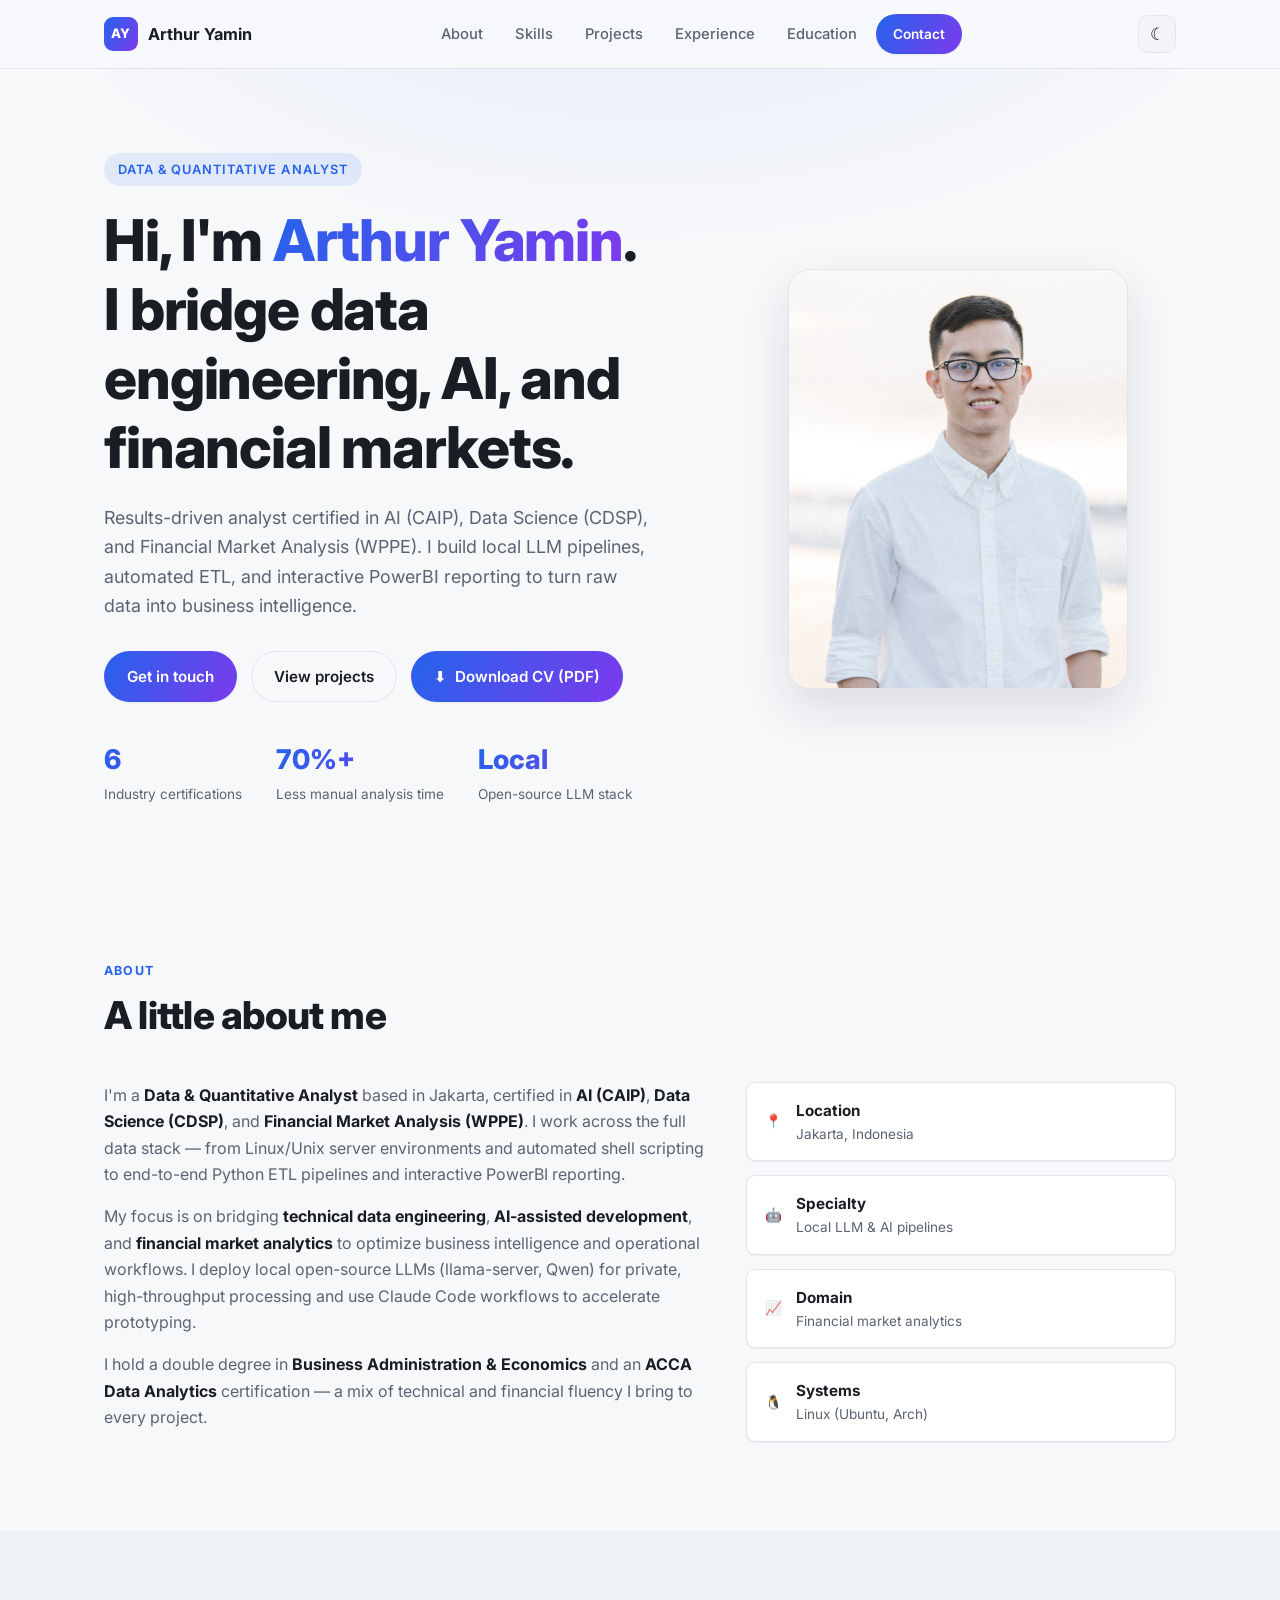
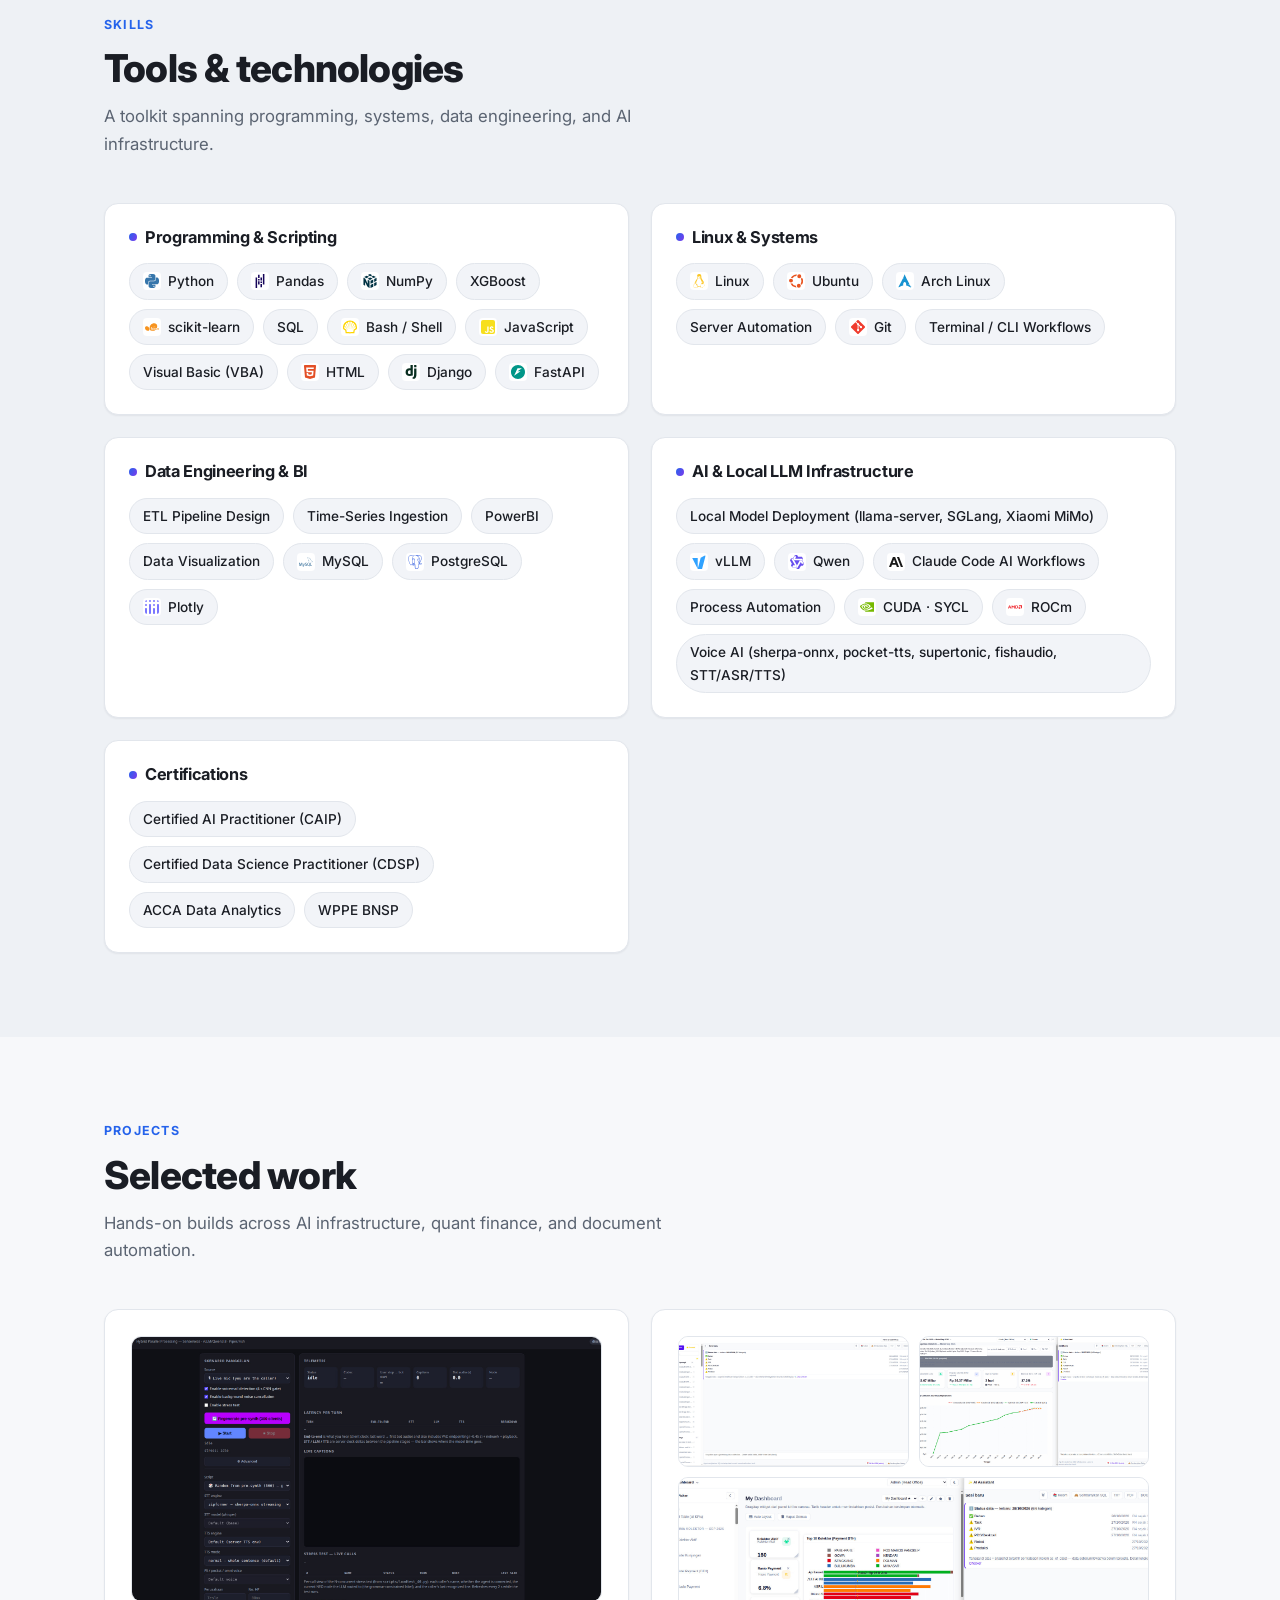
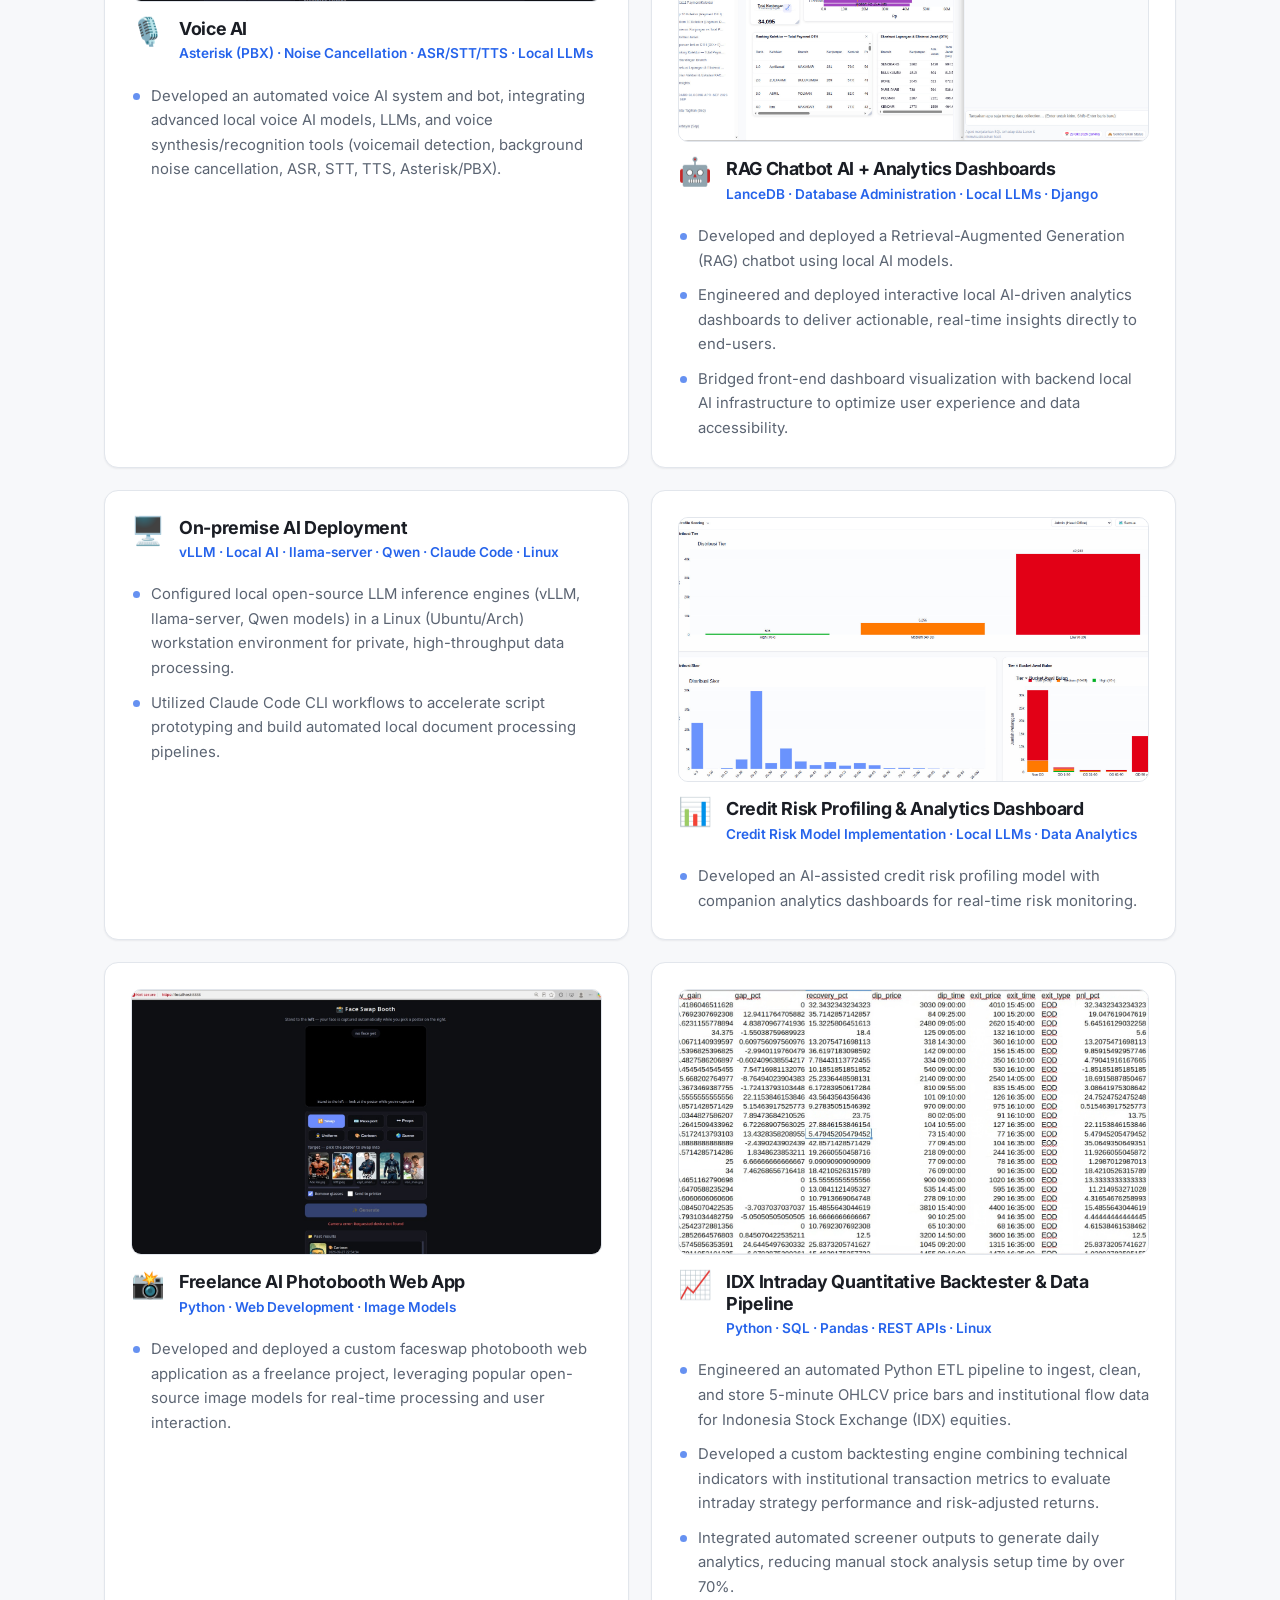
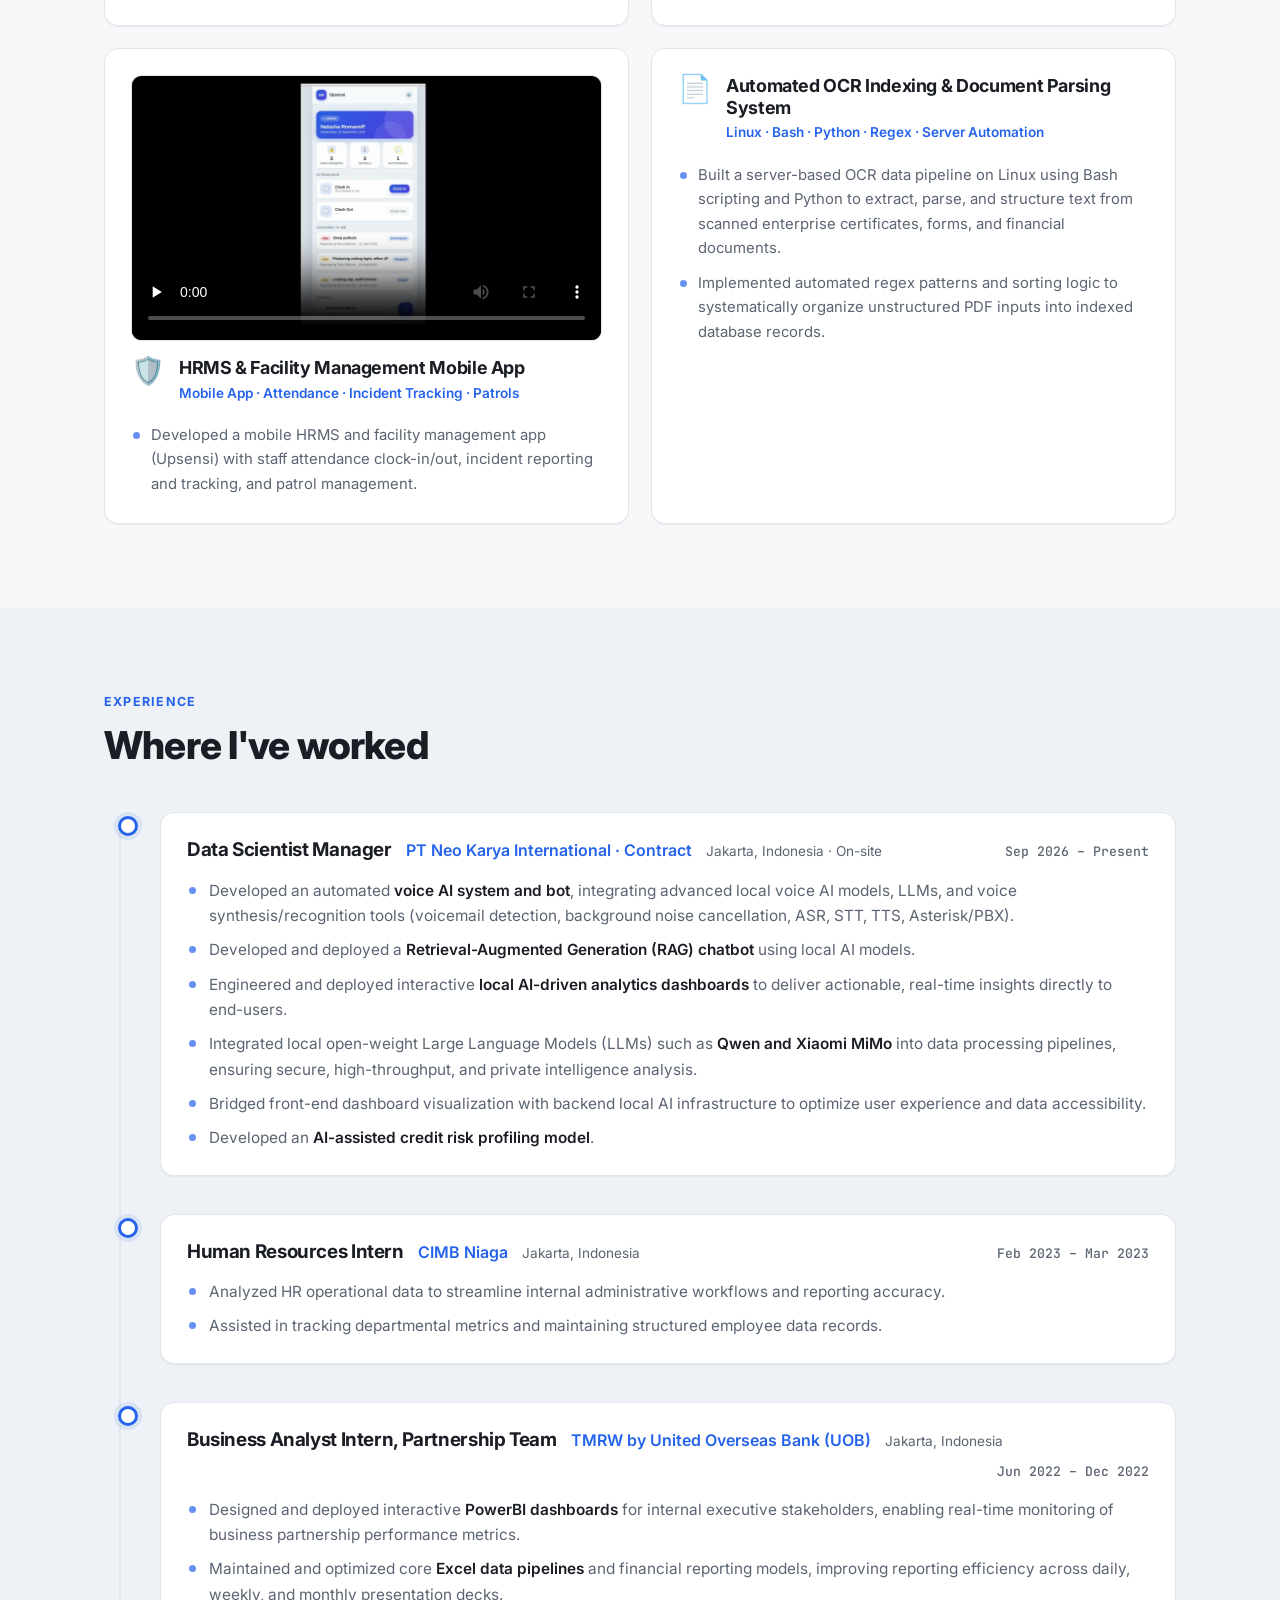
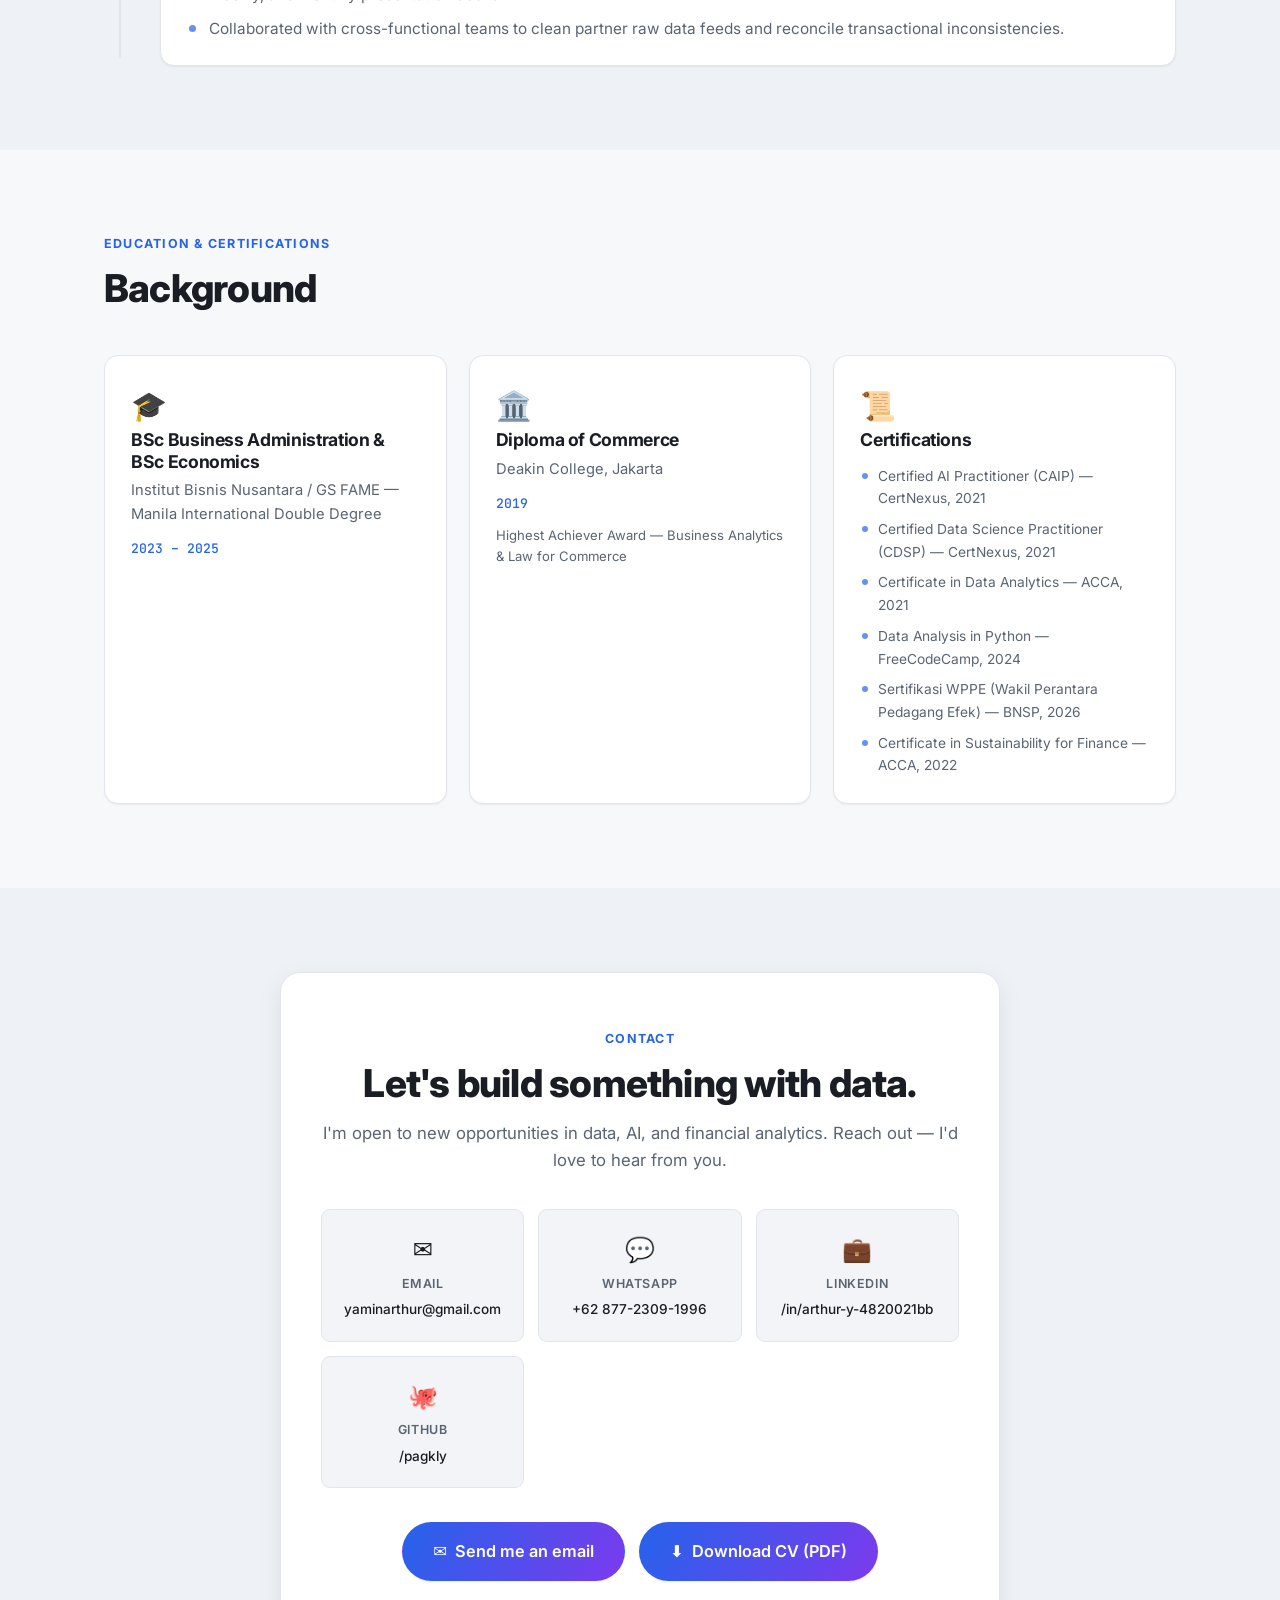
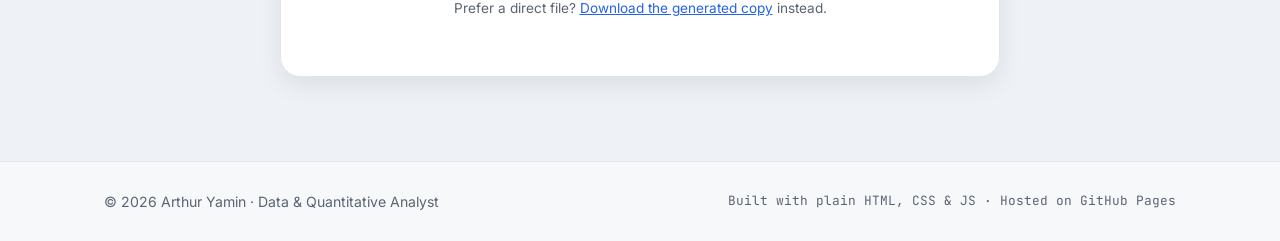
==== commit b26b7622: "Inline tool logos beside tag names" ====
--- a/index.html
+++ b/index.html
@@ -145,64 +145,57 @@
           <div class="skill-group reveal">
             <h3 class="skill-group__title">Programming &amp; Scripting</h3>
             <ul class="tags">
-              <li>Python (Pandas, NumPy, XGBoost, SKLearn)</li><li>SQL</li>
-              <li>Bash / Shell Scripting</li><li>JavaScript</li><li>Visual Basic (VBA)</li><li>HTML</li>
-              <li>Django</li><li>FastAPI</li>
-            </ul>
-            <ul class="skill-group__logos">
-              <li class="tool-logo" title="Python"><img src="assets/logos/python.svg" alt="Python" loading="lazy" /></li>
-              <li class="tool-logo" title="JavaScript"><img src="assets/logos/javascript.svg" alt="JavaScript" loading="lazy" /></li>
-              <li class="tool-logo" title="HTML5"><img src="assets/logos/html5.svg" alt="HTML5" loading="lazy" /></li>
-              <li class="tool-logo" title="Bash / Shell"><img src="assets/logos/shell.svg" alt="Bash / Shell" loading="lazy" /></li>
-              <li class="tool-logo" title="Django"><img src="assets/logos/django.svg" alt="Django" loading="lazy" /></li>
-              <li class="tool-logo" title="FastAPI"><img src="assets/logos/fastapi.svg" alt="FastAPI" loading="lazy" /></li>
-              <li class="tool-logo" title="NumPy"><img src="assets/logos/numpy.svg" alt="NumPy" loading="lazy" /></li>
-              <li class="tool-logo" title="Pandas"><img src="assets/logos/pandas.svg" alt="Pandas" loading="lazy" /></li>
-              <li class="tool-logo" title="scikit-learn"><img src="assets/logos/scikitlearn.svg" alt="scikit-learn" loading="lazy" /></li>
+              <li><img src="assets/logos/python.svg" alt="" />Python</li>
+              <li><img src="assets/logos/pandas.svg" alt="" />Pandas</li>
+              <li><img src="assets/logos/numpy.svg" alt="" />NumPy</li>
+              <li>XGBoost</li>
+              <li><img src="assets/logos/scikitlearn.svg" alt="" />scikit-learn</li>
+              <li>SQL</li>
+              <li><img src="assets/logos/shell.svg" alt="" />Bash / Shell</li>
+              <li><img src="assets/logos/javascript.svg" alt="" />JavaScript</li>
+              <li>Visual Basic (VBA)</li>
+              <li><img src="assets/logos/html5.svg" alt="" />HTML</li>
+              <li><img src="assets/logos/django.svg" alt="" />Django</li>
+              <li><img src="assets/logos/fastapi.svg" alt="" />FastAPI</li>
             </ul>
           </div>
 
           <div class="skill-group reveal">
             <h3 class="skill-group__title">Linux &amp; Systems</h3>
             <ul class="tags">
-              <li>Linux Administration (Ubuntu, Arch Linux)</li><li>Server Automation</li>
-              <li>Git</li><li>Terminal / CLI Workflows</li>
-            </ul>
-            <ul class="skill-group__logos">
-              <li class="tool-logo" title="Linux"><img src="assets/logos/linux.svg" alt="Linux" loading="lazy" /></li>
-              <li class="tool-logo" title="Ubuntu"><img src="assets/logos/ubuntu.svg" alt="Ubuntu" loading="lazy" /></li>
-              <li class="tool-logo" title="Arch Linux"><img src="assets/logos/archlinux.svg" alt="Arch Linux" loading="lazy" /></li>
-              <li class="tool-logo" title="Git"><img src="assets/logos/git.svg" alt="Git" loading="lazy" /></li>
+              <li><img src="assets/logos/linux.svg" alt="" />Linux</li>
+              <li><img src="assets/logos/ubuntu.svg" alt="" />Ubuntu</li>
+              <li><img src="assets/logos/archlinux.svg" alt="" />Arch Linux</li>
+              <li>Server Automation</li>
+              <li><img src="assets/logos/git.svg" alt="" />Git</li>
+              <li>Terminal / CLI Workflows</li>
             </ul>
           </div>
 
           <div class="skill-group reveal">
             <h3 class="skill-group__title">Data Engineering &amp; BI</h3>
             <ul class="tags">
-              <li>ETL Pipeline Design</li><li>Time-Series Ingestion</li><li>PowerBI</li>
-              <li>Data Visualization</li><li>MySQL / PostgreSQL</li><li>Plotly</li>
-            </ul>
-            <ul class="skill-group__logos">
-              <li class="tool-logo" title="PostgreSQL"><img src="assets/logos/postgresql.svg" alt="PostgreSQL" loading="lazy" /></li>
-              <li class="tool-logo" title="MySQL"><img src="assets/logos/mysql.svg" alt="MySQL" loading="lazy" /></li>
-              <li class="tool-logo" title="Plotly"><img src="assets/logos/plotly.svg" alt="Plotly" loading="lazy" /></li>
+              <li>ETL Pipeline Design</li>
+              <li>Time-Series Ingestion</li>
+              <li>PowerBI</li>
+              <li>Data Visualization</li>
+              <li><img src="assets/logos/mysql.svg" alt="" />MySQL</li>
+              <li><img src="assets/logos/postgresql.svg" alt="" />PostgreSQL</li>
+              <li><img src="assets/logos/plotly.svg" alt="" />Plotly</li>
             </ul>
           </div>
 
           <div class="skill-group reveal">
             <h3 class="skill-group__title">AI &amp; Local LLM Infrastructure</h3>
             <ul class="tags">
-              <li>Local Model Deployment (llama-server, vLLM, SGLang, Qwen, Xiaomi MiMo)</li>
-              <li>Claude Code AI Workflows</li><li>Process Automation</li>
-              <li>CUDA · SYCL · ROCm</li>
+              <li>Local Model Deployment (llama-server, SGLang, Xiaomi MiMo)</li>
+              <li><img src="assets/logos/vllm.svg" alt="" />vLLM</li>
+              <li><img src="assets/logos/qwen.svg" alt="" />Qwen</li>
+              <li><img src="assets/logos/anthropic.svg" alt="" />Claude Code AI Workflows</li>
+              <li>Process Automation</li>
+              <li><img src="assets/logos/nvidia.svg" alt="" />CUDA · SYCL</li>
+              <li><img src="assets/logos/amd.svg" alt="" />ROCm</li>
               <li>Voice AI (sherpa-onnx, pocket-tts, supertonic, fishaudio, STT/ASR/TTS)</li>
-            </ul>
-            <ul class="skill-group__logos">
-              <li class="tool-logo" title="Claude (Anthropic)"><img src="assets/logos/anthropic.svg" alt="Claude (Anthropic)" loading="lazy" /></li>
-              <li class="tool-logo" title="Qwen"><img src="assets/logos/qwen.svg" alt="Qwen" loading="lazy" /></li>
-              <li class="tool-logo" title="vLLM"><img src="assets/logos/vllm.svg" alt="vLLM" loading="lazy" /></li>
-              <li class="tool-logo" title="NVIDIA / CUDA"><img src="assets/logos/nvidia.svg" alt="NVIDIA / CUDA" loading="lazy" /></li>
-              <li class="tool-logo" title="AMD / ROCm"><img src="assets/logos/amd.svg" alt="AMD / ROCm" loading="lazy" /></li>
             </ul>
           </div>
 
--- a/css/style.css
+++ b/css/style.css
@@ -190,15 +190,9 @@
 .tags li:hover { border-color: var(--accent); color: var(--accent); background: var(--accent-soft); }
 .tags--inline { margin-top: 16px; }
 
-/* ---------- Tool logos (per skill group) ---------- */
-.skill-group__logos { list-style: none; display: flex; flex-wrap: wrap; gap: 10px; margin-top: 16px; }
-.tool-logo {
-  width: 44px; height: 44px; display: grid; place-items: center;
-  background: #ffffff; border: 1px solid var(--border); border-radius: 10px;
-  transition: transform 0.18s ease, box-shadow 0.18s ease, border-color 0.18s ease;
-}
-.tool-logo:hover { transform: translateY(-4px) scale(1.06); box-shadow: var(--shadow-md); border-color: var(--accent); }
-.tool-logo img { width: 24px; height: 24px; display: block; }
+/* ---------- Inline tool logos inside tags ---------- */
+.tags li { display: inline-flex; align-items: center; gap: 7px; }
+.tags li img { width: 18px; height: 18px; padding: 2px; background: #ffffff; border-radius: 4px; flex: none; }
 
 /* ---------- Experience timeline ---------- */
 .timeline { position: relative; padding-left: 8px; }
